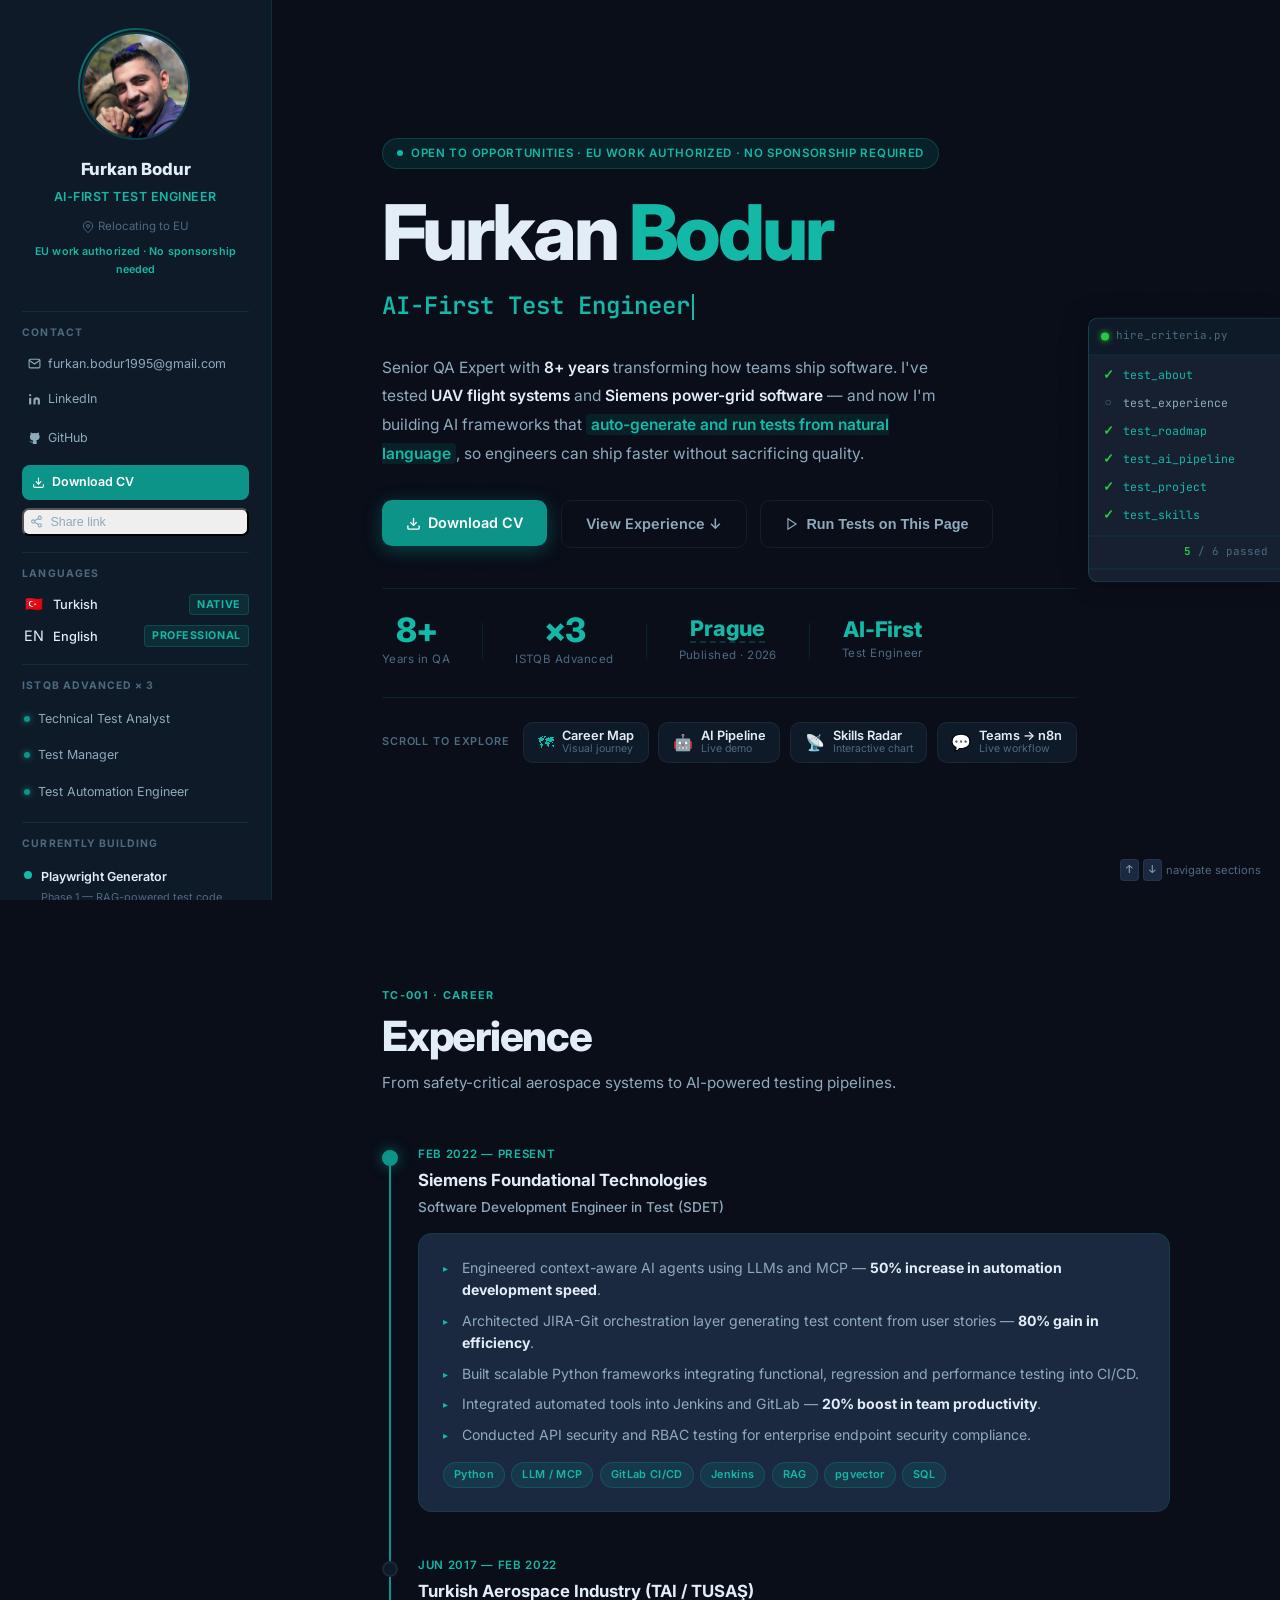
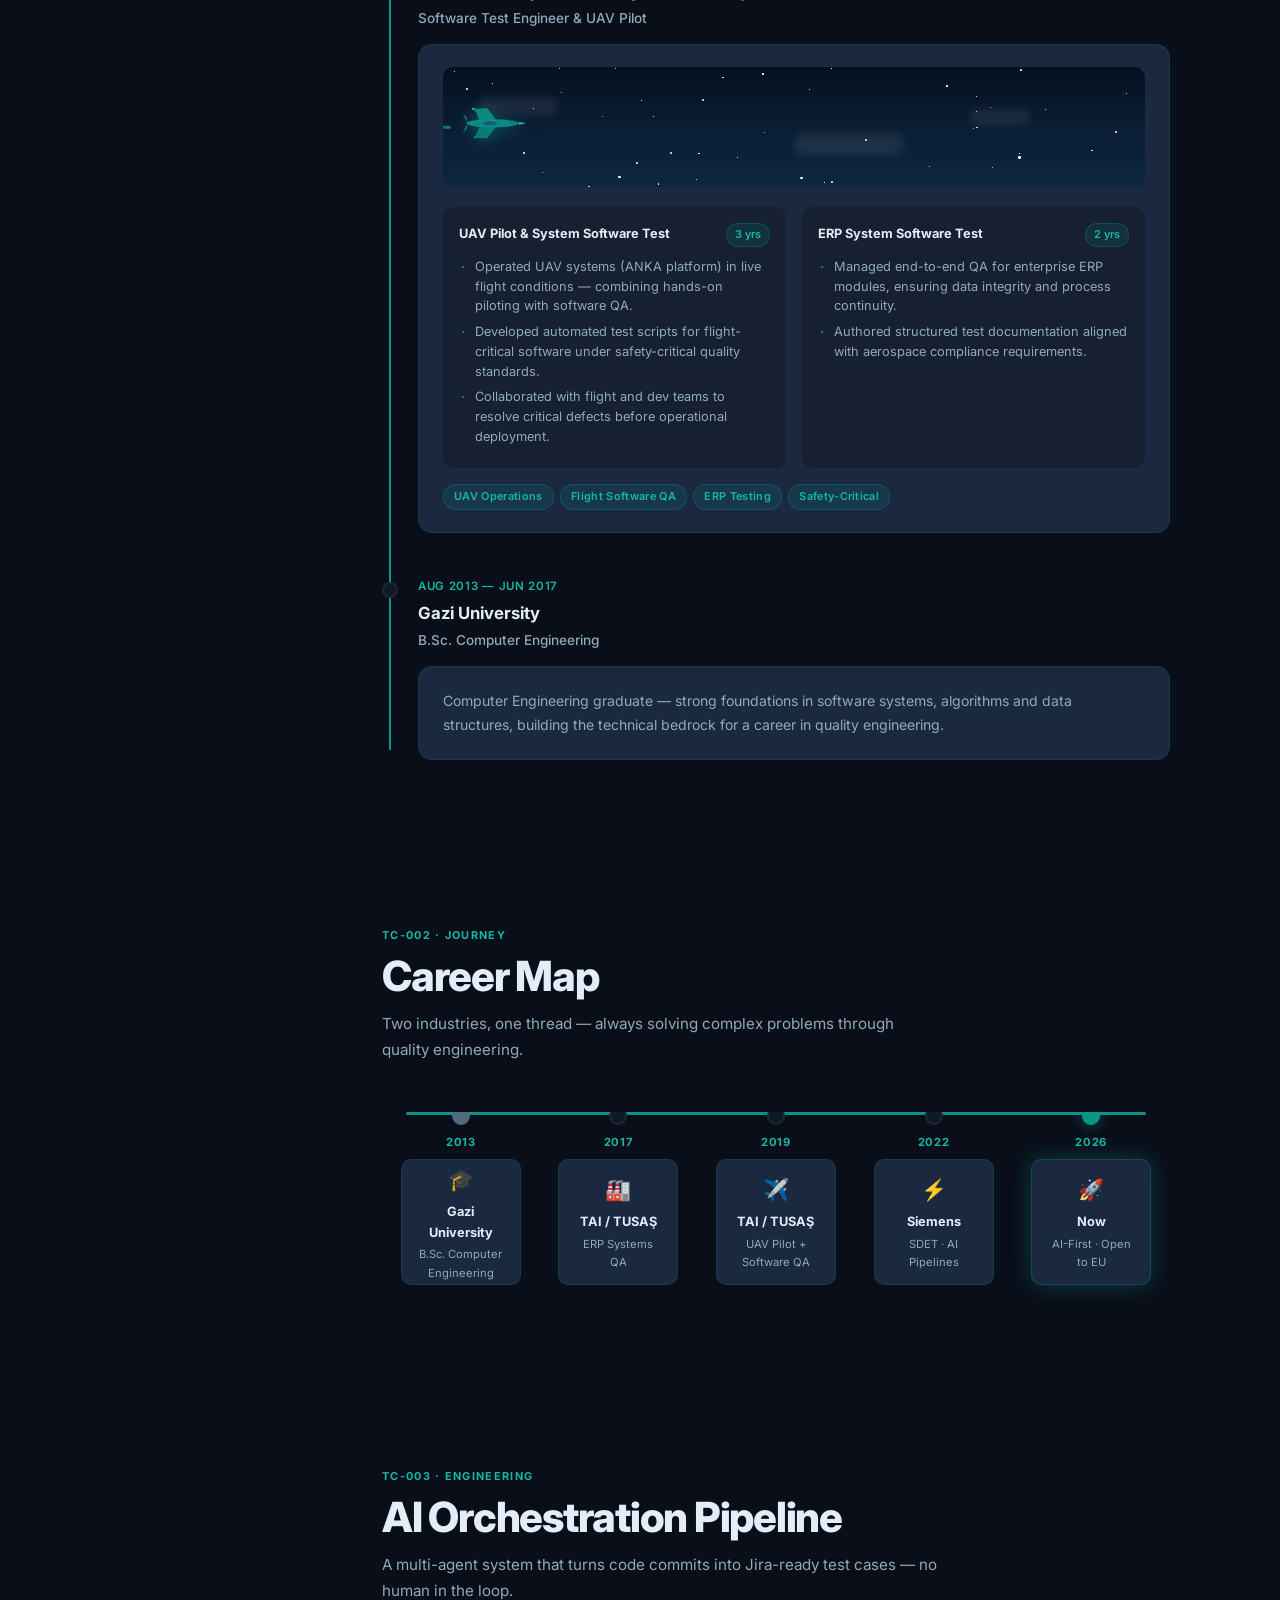
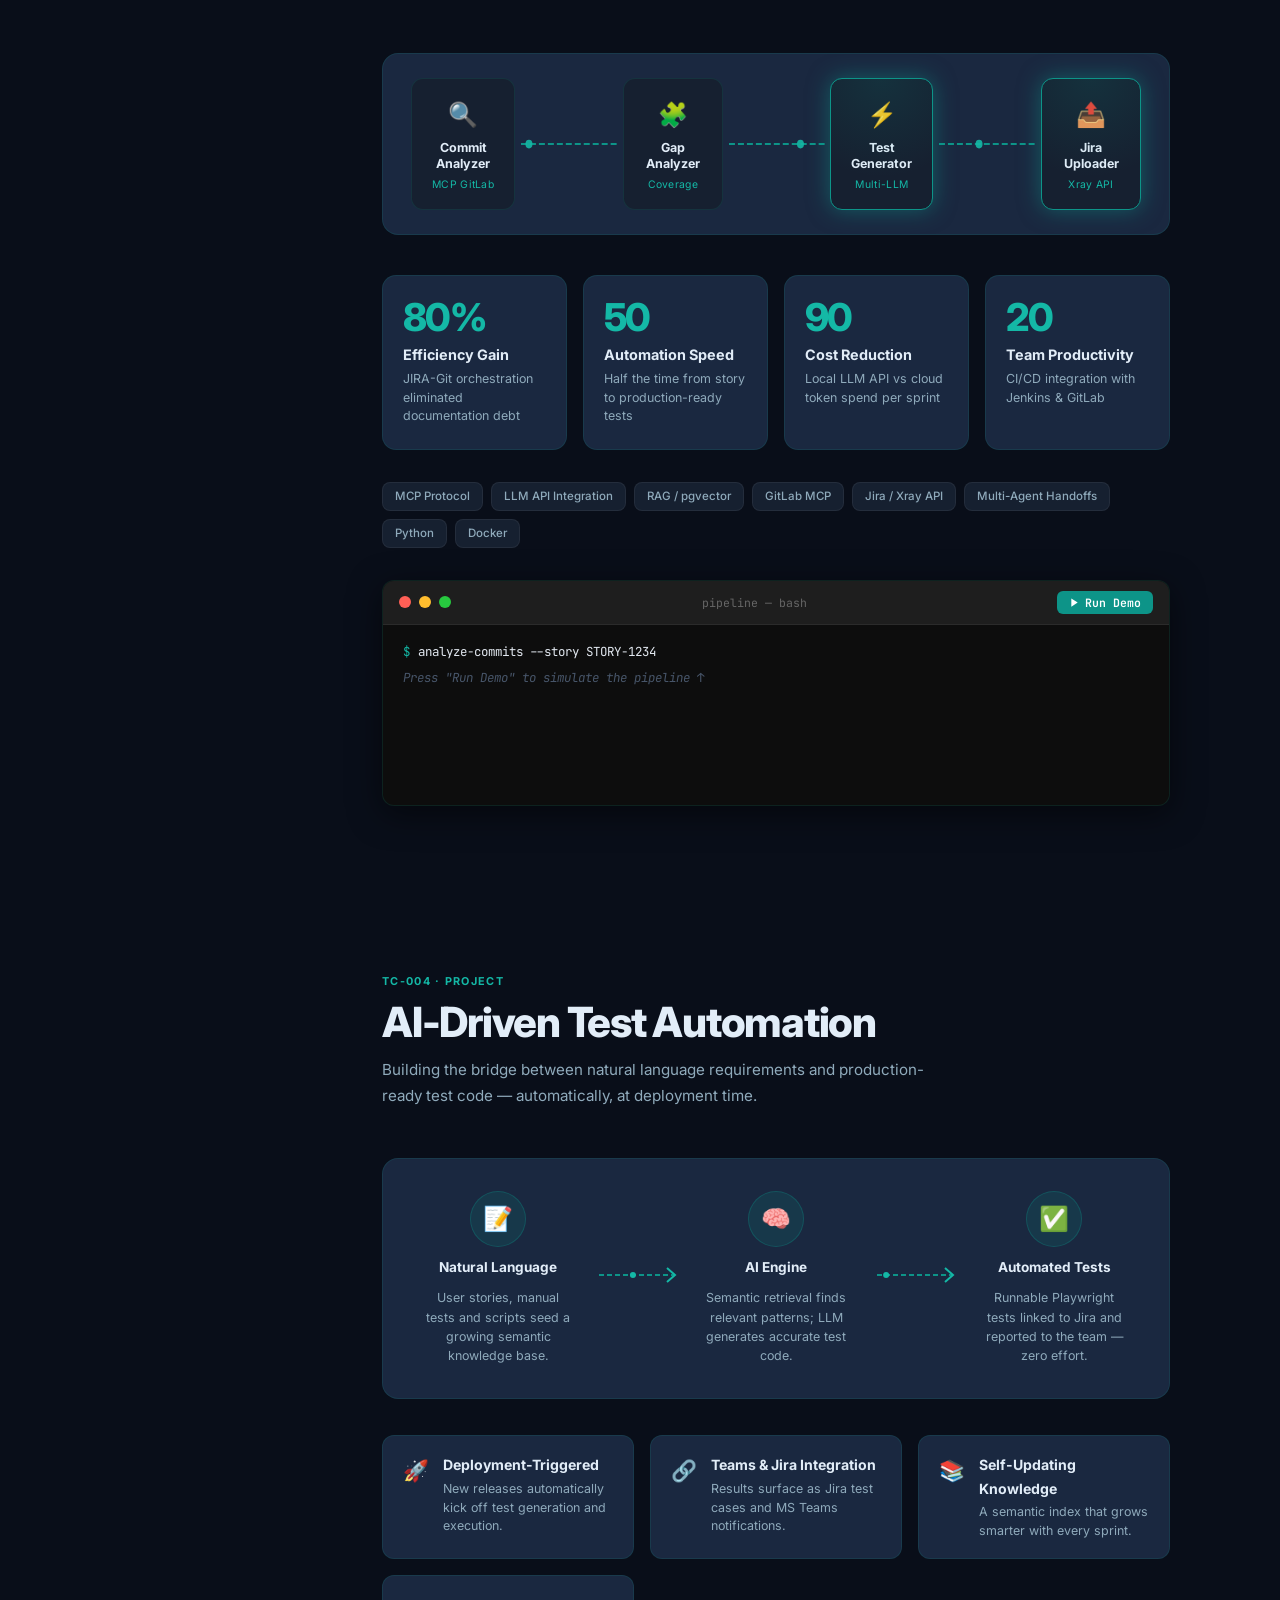
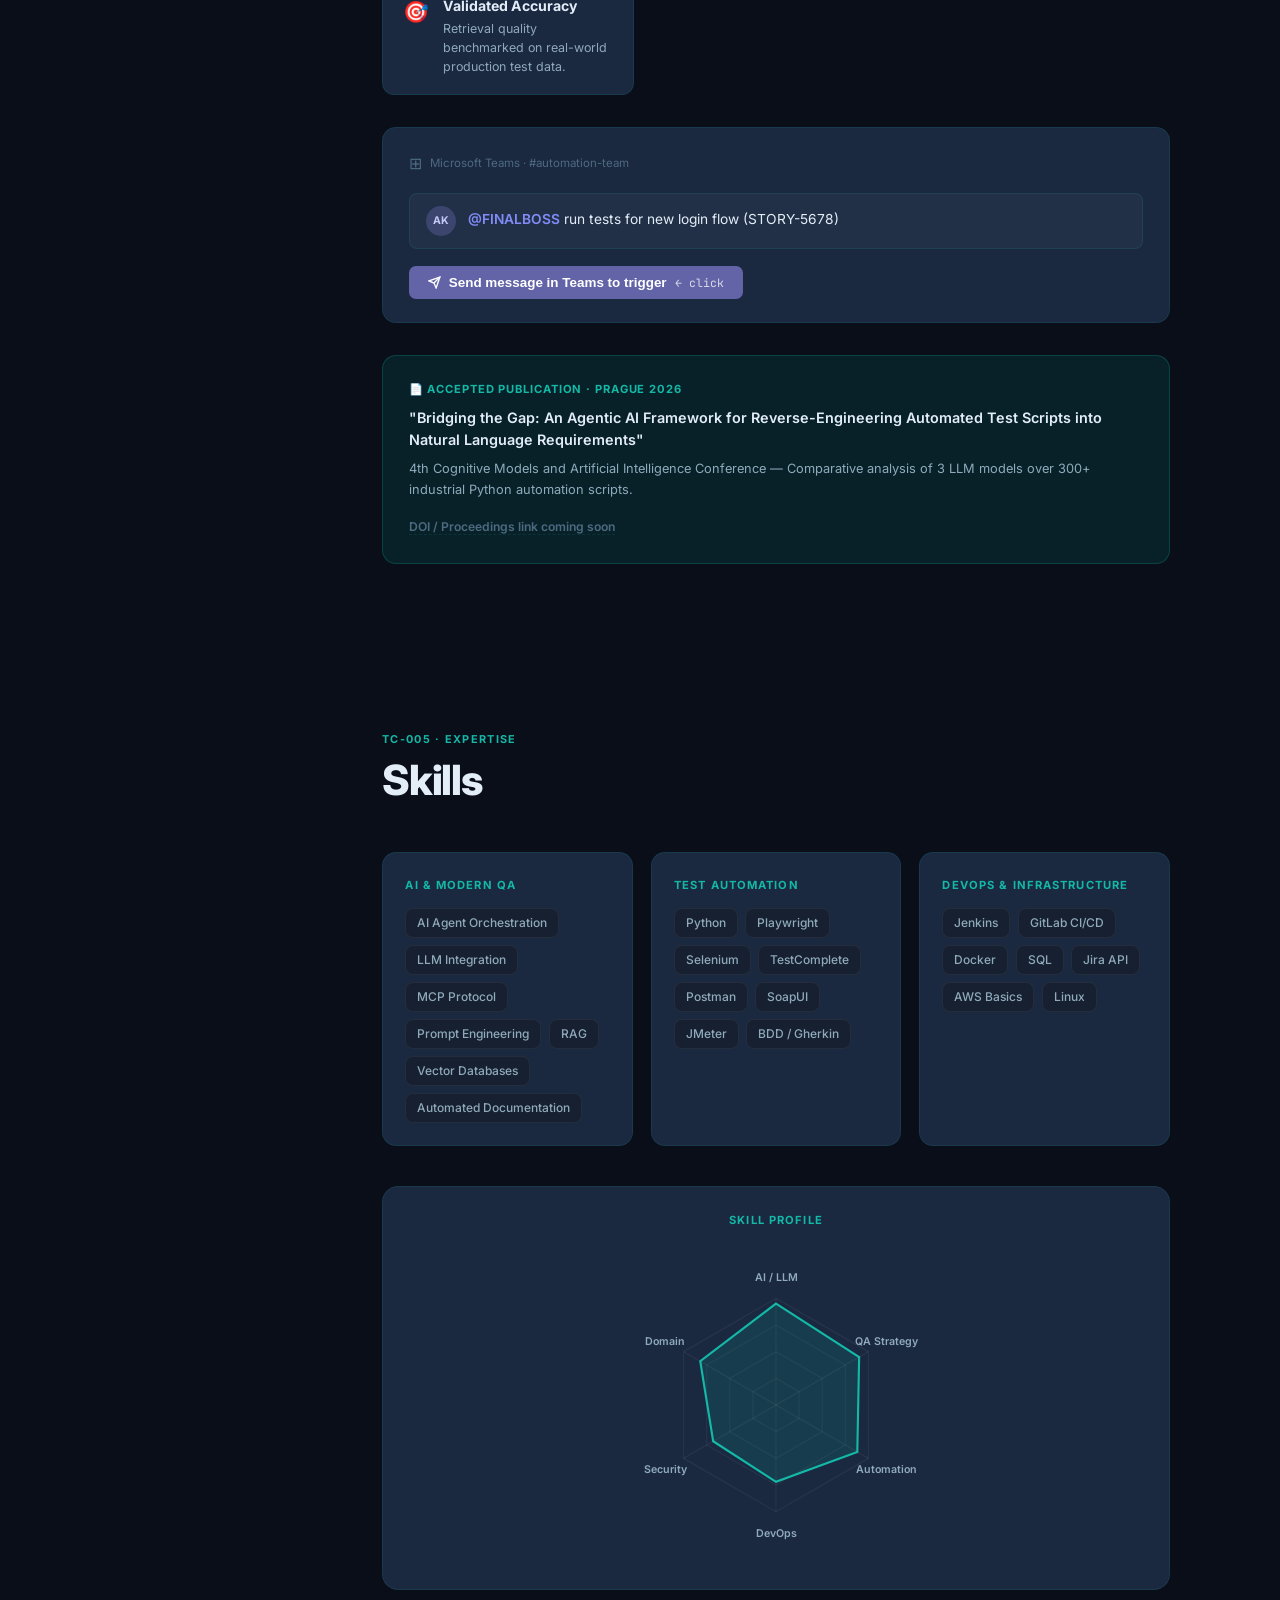
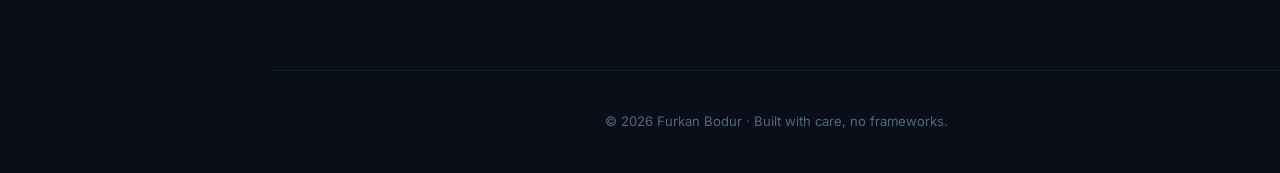
==== index.html @ f7f33fa1 "Fix Teams chip scroll target + add pulsing click hint on send button" ====
<!DOCTYPE html>
<html lang="en" data-theme="dark">
<head>
  <meta charset="UTF-8" />
  <meta name="viewport" content="width=device-width, initial-scale=1.0" />
  <title>Furkan Bodur — AI-First Test Engineer</title>
  <meta name="description" content="Senior QA Expert &amp; AI-First Test Engineer with 8+ years in aerospace and enterprise software. ISTQB Advanced ×3, LLM test automation, Playwright, RAG pipelines. EU work authorized." />
  <meta property="og:type" content="website" />
  <meta property="og:title" content="Furkan Bodur — AI-First Test Engineer" />
  <meta property="og:description" content="8+ years QA · Triple ISTQB Advanced · AI-driven test automation · EU work authorized, no sponsorship needed." />
  <meta property="og:url" content="https://furkanbodur1995.github.io" />
  <meta property="og:image" content="https://furkanbodur1995.github.io/welcome.jpg" />
  <meta name="twitter:card" content="summary_large_image" />
  <meta name="twitter:title" content="Furkan Bodur — AI-First Test Engineer" />
  <meta name="twitter:description" content="8+ years QA · Triple ISTQB Advanced · AI-driven test automation · EU work authorized." />
  <meta name="twitter:image" content="https://furkanbodur1995.github.io/welcome.jpg" />
  <link rel="icon" href="data:image/svg+xml,<svg xmlns='http://www.w3.org/2000/svg' viewBox='0 0 100 100'><defs><linearGradient id='g' x1='0' y1='0' x2='1' y2='1'><stop offset='0' stop-color='%2314b8a6'/><stop offset='1' stop-color='%230d9488'/></linearGradient></defs><rect width='100' height='100' rx='22' fill='url(%23g)'/><text x='50' y='67' font-size='46' font-family='system-ui,sans-serif' font-weight='900' fill='white' text-anchor='middle' letter-spacing='-2'>FB</text></svg>" />
  <link rel="preconnect" href="https://fonts.googleapis.com" />
  <link href="https://fonts.googleapis.com/css2?family=Inter:wght@300;400;500;600;700;800&family=JetBrains+Mono:wght@400;500&display=swap" rel="stylesheet" />
  <link rel="stylesheet" href="style.css" />
</head>
<body>

  <!-- SCROLL PROGRESS BAR -->
  <div id="scrollProgress" class="scroll-progress"></div>

  <!-- MOBILE HEADER -->
  <header class="mobile-header" id="mobileHeader">
    <button class="hamburger" id="hamburger" aria-label="Open menu">
      <span></span><span></span><span></span>
    </button>
    <span class="mobile-logo">FB</span>
    <button class="theme-btn-mobile" id="themeToggleMobile" aria-label="Toggle theme">☀️</button>
  </header>

  <!-- SIDEBAR OVERLAY (mobile) -->
  <div class="sb-overlay" id="sbOverlay"></div>

  <!-- ═══ SIDEBAR ═══ -->
  <aside class="sidebar" id="sidebar">

    <div class="sb-profile">
      <div class="sb-avatar">
        <img src="welcome.jpg" alt="Furkan Bodur" class="sb-avatar-img" />
        <div class="sb-avatar-ring"></div>
      </div>
      <div class="sb-name">Furkan Bodur</div>
      <div class="sb-role">AI-First Test Engineer</div>
      <div class="sb-location">
        <svg width="12" height="12" fill="none" stroke="currentColor" stroke-width="2" viewBox="0 0 24 24"><path d="M21 10c0 7-9 13-9 13s-9-6-9-13a9 9 0 0 1 18 0z"/><circle cx="12" cy="10" r="3"/></svg>
        Relocating to EU
      </div>
      <div class="sb-visa-note">EU work authorized · No sponsorship needed</div>
    </div>

    <div class="sb-divider"></div>

    <!-- CONTACT -->
    <div class="sb-block">
      <div class="sb-block-label">Contact</div>
      <button class="sb-link sb-email-btn" id="copyEmailBtn" title="Click to copy">
        <svg width="13" height="13" fill="none" stroke="currentColor" stroke-width="2" viewBox="0 0 24 24"><path d="M4 4h16c1.1 0 2 .9 2 2v12c0 1.1-.9 2-2 2H4c-1.1 0-2-.9-2-2V6c0-1.1.9-2 2-2z"/><polyline points="22,6 12,13 2,6"/></svg>
        <span id="copyEmailTxt">furkan.bodur1995@gmail.com</span>
        <span class="copy-badge" id="copyBadge">Copied!</span>
      </button>
      <a href="https://www.linkedin.com/in/furkan-bodur-38b4ab98/" target="_blank" rel="noopener" class="sb-link">
        <svg width="13" height="13" viewBox="0 0 24 24" fill="currentColor"><path d="M16 8a6 6 0 0 1 6 6v7h-4v-7a2 2 0 0 0-4 0v7h-4v-7a6 6 0 0 1 6-6z"/><rect x="2" y="9" width="4" height="12"/><circle cx="4" cy="4" r="2"/></svg>
        LinkedIn
      </a>
      <a href="https://github.com/furkanbodur1995" target="_blank" rel="noopener" class="sb-link">
        <svg width="13" height="13" viewBox="0 0 24 24" fill="currentColor"><path d="M9 19c-5 1.5-5-2.5-7-3m14 6v-3.87a3.37 3.37 0 0 0-.94-2.61c3.14-.35 6.44-1.54 6.44-7A5.44 5.44 0 0 0 20 4.77 5.07 5.07 0 0 0 19.91 1S18.73.65 16 2.48a13.38 13.38 0 0 0-7 0C6.27.65 5.09 1 5.09 1A5.07 5.07 0 0 0 5 4.77a5.44 5.44 0 0 0-1.5 3.78c0 5.42 3.3 6.61 6.44 7A3.37 3.37 0 0 0 9 18.13V22"/></svg>
        GitHub
      </a>
      <a href="Resume-Furkan-Bodur-EU2.pdf" download="Furkan-Bodur-CV.pdf" class="sb-cv-btn">
        <svg width="13" height="13" fill="none" stroke="currentColor" stroke-width="2" viewBox="0 0 24 24"><path d="M21 15v4a2 2 0 0 1-2 2H5a2 2 0 0 1-2-2v-4"/><polyline points="7 10 12 15 17 10"/><line x1="12" y1="15" x2="12" y2="3"/></svg>
        Download CV
      </a>
      <button class="sb-link sb-share-btn" id="copyShareBtn">
        <svg width="13" height="13" fill="none" stroke="currentColor" stroke-width="2" viewBox="0 0 24 24"><circle cx="18" cy="5" r="3"/><circle cx="6" cy="12" r="3"/><circle cx="18" cy="19" r="3"/><line x1="8.59" y1="13.51" x2="15.42" y2="17.49"/><line x1="15.41" y1="6.51" x2="8.59" y2="10.49"/></svg>
        <span id="shareLabel">Share link</span>
      </button>
    </div>

    <div class="sb-divider"></div>

    <!-- LANGUAGES -->
    <div class="sb-block">
      <div class="sb-block-label">Languages</div>
      <div class="sb-lang"><span class="sb-lang-flag">🇹🇷</span><span class="sb-lang-name">Turkish</span><span class="sb-lang-level">Native</span></div>
      <div class="sb-lang"><span class="sb-lang-flag">EN</span><span class="sb-lang-name">English</span><span class="sb-lang-level">Professional</span></div>
    </div>

    <div class="sb-divider"></div>

    <!-- ISTQB CERTS -->
    <div class="sb-block">
      <div class="sb-block-label">ISTQB Advanced × 3</div>
      <div class="sb-cert"><span class="sb-cert-dot"></span>Technical Test Analyst</div>
      <div class="sb-cert"><span class="sb-cert-dot"></span>Test Manager</div>
      <div class="sb-cert"><span class="sb-cert-dot"></span>Test Automation Engineer</div>
    </div>

    <div class="sb-divider"></div>

    <!-- BUILDING NOW -->
    <div class="sb-block">
      <div class="sb-block-label">Currently Building</div>
      <div class="sb-building">
        <span class="sb-building-dot"></span>
        <div>
          <div class="sb-building-title">Playwright Generator</div>
          <div class="sb-building-sub">Phase 1 — RAG-powered test code generation from semantic knowledge base</div>
        </div>
      </div>
    </div>

    <div class="sb-divider"></div>

    <!-- NAV -->
    <nav class="sb-nav">
      <a href="#about"      class="sb-nav-link" data-section="about">About</a>
      <a href="#experience" class="sb-nav-link" data-section="experience">Experience</a>
      <a href="#careermap"  class="sb-nav-link" data-section="careermap">Career Map</a>
      <a href="#pipeline"   class="sb-nav-link" data-section="pipeline">AI Pipeline</a>
      <a href="#project"    class="sb-nav-link" data-section="project">Project</a>
      <a href="#skills"     class="sb-nav-link" data-section="skills">Skills</a>
    </nav>

    <div class="sb-bottom">
      <button class="theme-toggle" id="themeToggle">
        <span class="theme-icon">☀️</span>
        <span class="theme-label">Light mode</span>
      </button>
      <button class="qa-mode-btn" id="qaModeBtn" title="Toggle QA Mode">
        <svg width="13" height="13" fill="none" stroke="currentColor" stroke-width="2" viewBox="0 0 24 24"><path d="M9 11l3 3L22 4"/><path d="M21 12v7a2 2 0 0 1-2 2H5a2 2 0 0 1-2-2V5a2 2 0 0 1 2-2h11"/></svg>
        QA Mode
      </button>
    </div>
  </aside>

  <!-- ═══ MAIN CONTENT ═══ -->
  <main class="main-content">

    <!-- MOBILE PROFILE STRIP (hidden on desktop) -->
    <div class="mob-profile-strip">
      <img src="welcome.jpg" alt="Furkan Bodur" class="mob-avatar-img" />
      <div class="mob-prof-info">
        <div class="mob-prof-name">Furkan Bodur</div>
        <div class="mob-prof-role">AI-First Test Engineer</div>
      </div>
    </div>

    <!-- ─── HERO ─── -->
    <section id="about" class="section hero-section">
      <canvas id="particleCanvas" class="particle-canvas"></canvas>
      <div class="hero-inner">
        <div class="hero-tag" data-reveal>
          <span class="tag-pulse"></span>
          Open to opportunities · EU Work Authorized · No Sponsorship Required
        </div>
        <h1 class="hero-name" data-reveal data-delay="120">
          Furkan <span class="teal-text">Bodur</span>
        </h1>
        <div class="hero-typing" data-reveal data-delay="240">
          <span id="typeText"></span><span class="cursor"></span>
        </div>
        <div class="hero-desc" data-reveal data-delay="360">
          <p>Senior QA Expert with <em class="hd-em">8+ years</em> transforming how teams ship software. I've tested <em class="hd-em">UAV flight systems</em> and <em class="hd-em">Siemens power-grid software</em> — and now I'm building AI frameworks that <em class="hd-hi">auto-generate and run tests from natural language</em>, so engineers can ship faster without sacrificing quality.</p>
        </div>
        <div class="hero-btns" data-reveal data-delay="480">
          <div class="cv-preview-wrap">
            <a href="Resume-Furkan-Bodur-EU2.pdf" download="Furkan-Bodur-CV.pdf" class="btn-primary" id="cvDownloadBtn">
              <svg width="15" height="15" fill="none" stroke="currentColor" stroke-width="2.2" viewBox="0 0 24 24"><path d="M21 15v4a2 2 0 0 1-2 2H5a2 2 0 0 1-2-2v-4"/><polyline points="7 10 12 15 17 10"/><line x1="12" y1="15" x2="12" y2="3"/></svg>
              Download CV
            </a>
            <div class="cv-preview-popup" id="cvPreviewPopup">
              <div class="cv-preview-inner">
                <div class="cv-preview-header">
                  <span class="cv-preview-dot" style="background:#ff5f56"></span>
                  <span class="cv-preview-dot" style="background:#ffbd2e"></span>
                  <span class="cv-preview-dot" style="background:#27c93f"></span>
                  <span class="cv-preview-title">Furkan-Bodur-CV.pdf</span>
                </div>
                <div class="cv-preview-body">
                  <div class="cv-preview-name">Furkan Bodur</div>
                  <div class="cv-preview-role">AI-First Test Engineer</div>
                  <div class="cv-preview-divider"></div>
                  <div class="cv-preview-line cv-line-long"></div>
                  <div class="cv-preview-line cv-line-medium"></div>
                  <div class="cv-preview-line cv-line-short"></div>
                  <div class="cv-preview-divider"></div>
                  <div class="cv-preview-line cv-line-long"></div>
                  <div class="cv-preview-line cv-line-medium"></div>
                  <div class="cv-preview-line cv-line-long"></div>
                  <div class="cv-preview-line cv-line-short"></div>
                </div>
                <div class="cv-preview-footer">Click to download · PDF · 1 page</div>
              </div>
            </div>
          </div>
          <a href="#experience" class="btn-ghost">View Experience ↓</a>
          <button class="btn-ghost btn-run-tests" id="runTestsBtn">
            <svg width="14" height="14" fill="none" stroke="currentColor" stroke-width="2" viewBox="0 0 24 24"><polygon points="5,3 19,12 5,21"/></svg>
            Run Tests on This Page
          </button>
        </div>
        <div class="hero-metrics" data-reveal data-delay="600">
          <div class="hm-item">
            <div class="hm-num" data-count="8" data-suffix="+">0</div>
            <div class="hm-label">Years in QA</div>
          </div>
          <div class="hm-sep"></div>
          <div class="hm-item">
            <div class="hm-num no-count">×3</div>
            <div class="hm-label">ISTQB Advanced</div>
          </div>
          <div class="hm-sep"></div>
          <div class="hm-item">
            <a href="#project" class="hm-num no-count hm-link hm-text">Prague</a>
            <div class="hm-label">Published · 2026</div>
          </div>
          <div class="hm-sep"></div>
          <div class="hm-item">
            <div class="hm-num no-count hm-text">AI-First</div>
            <div class="hm-label">Test Engineer</div>
          </div>
        </div>

        <!-- ─── INTERACTIVE SECTION TEASERS ─── -->
        <div class="hero-teasers" data-reveal data-delay="720">
          <span class="ht-label">Scroll to explore</span>
          <a href="#careermap" class="ht-chip">
            <span class="ht-icon">🗺</span>
            <span class="ht-text"><span class="ht-title">Career Map</span><span class="ht-sub">Visual journey</span></span>
          </a>
          <a href="#pipeline" class="ht-chip">
            <span class="ht-icon">🤖</span>
            <span class="ht-text"><span class="ht-title">AI Pipeline</span><span class="ht-sub">Live demo</span></span>
          </a>
          <a href="#skills" class="ht-chip">
            <span class="ht-icon">📡</span>
            <span class="ht-text"><span class="ht-title">Skills Radar</span><span class="ht-sub">Interactive chart</span></span>
          </a>
          <a href="#pipeline" class="ht-chip" onclick="document.getElementById('projTrigger').scrollIntoView({behavior:'smooth',block:'center'});return false;">
            <span class="ht-icon">💬</span>
            <span class="ht-text"><span class="ht-title">Teams → n8n</span><span class="ht-sub">Live workflow</span></span>
          </a>
        </div>

      </div>
    </section>

    <!-- ─── EXPERIENCE ─── -->
    <section id="experience" class="section">
      <div class="section-head" data-reveal>
        <span class="s-tag">TC-001 · Career</span>
        <h2 class="s-title">Experience</h2>
        <p class="s-sub">From safety-critical aerospace systems to AI-powered testing pipelines.</p>
      </div>

      <div class="timeline" id="timeline">
        <div class="tl-track"><div class="tl-line" id="tlLine"></div></div>

        <!-- CURRENT -->
        <div class="tl-item" data-reveal>
          <div class="tl-dot tl-dot-active"></div>
          <div class="tl-content">
            <div class="tl-period">Feb 2022 — Present</div>
            <div class="tl-org">Siemens Foundational Technologies</div>
            <div class="tl-role">Software Development Engineer in Test (SDET)</div>
            <div class="tl-card">
              <ul>
                <li>Engineered context-aware AI agents using LLMs and MCP — <strong>50% increase in automation development speed</strong>.</li>
                <li>Architected JIRA-Git orchestration layer generating test content from user stories — <strong>80% gain in efficiency</strong>.</li>
                <li>Built scalable Python frameworks integrating functional, regression and performance testing into CI/CD.</li>
                <li>Integrated automated tools into Jenkins and GitLab — <strong>20% boost in team productivity</strong>.</li>
                <li>Conducted API security and RBAC testing for enterprise endpoint security compliance.</li>
              </ul>
              <div class="tl-chips">
                <span>Python</span><span>LLM / MCP</span><span>GitLab CI/CD</span><span>Jenkins</span><span>RAG</span><span>pgvector</span><span>SQL</span>
              </div>
            </div>
          </div>
        </div>

        <!-- TAI / TUSAS -->
        <div class="tl-item" data-reveal>
          <div class="tl-dot"></div>
          <div class="tl-content">
            <div class="tl-period">Jun 2017 — Feb 2022</div>
            <div class="tl-org">Turkish Aerospace Industry (TAI / TUSAŞ)</div>
            <div class="tl-role">Software Test Engineer &amp; UAV Pilot</div>
            <div class="tl-card">
              <!-- UAV SKY ANIMATION -->
              <div class="uav-scene" id="uavScene">
                <div class="uav-stars" id="uavStars"></div>
                <div class="uav-clouds">
                  <div class="uav-cloud uc1"></div>
                  <div class="uav-cloud uc2"></div>
                  <div class="uav-cloud uc3"></div>
                </div>
                <div class="uav-plane" id="uavPlane">
                  <div class="uav-trail"></div>
                  <svg class="uav-svg" viewBox="0 0 200 80" fill="none" xmlns="http://www.w3.org/2000/svg">
                    <ellipse cx="110" cy="40" rx="58" ry="9" fill="#0d9488" opacity="0.92"/>
                    <path d="M168 37 Q198 40 168 43Z" fill="#14b8a6"/>
                    <path d="M122 38 L98 6 L70 8 L84 38Z" fill="#0d9488" opacity="0.88"/>
                    <path d="M122 42 L98 74 L70 72 L84 42Z" fill="#0d9488" opacity="0.72"/>
                    <path d="M55 40 L44 19 L52 26Z" fill="#0d9488" opacity="0.84"/>
                    <path d="M55 40 L44 61 L52 54Z" fill="#0d9488" opacity="0.84"/>
                    <ellipse cx="104" cy="40" rx="16" ry="5" fill="#155e75"/>
                    <ellipse cx="156" cy="38" rx="8" ry="4" fill="#0e7490" opacity="0.7"/>
                    <rect x="69" y="5" width="3" height="7" rx="1" fill="#14b8a6" opacity="0.6"/>
                    <rect x="69" y="68" width="3" height="7" rx="1" fill="#14b8a6" opacity="0.6"/>
                    <circle id="navLightDot" cx="67" cy="8" r="2.5" fill="#22d3ee" opacity="0.9"/>
                  </svg>
                </div>
              </div>
              <!-- SPLIT ROLES -->
              <div class="tai-blocks">
                <div class="tai-block">
                  <div class="tai-block-head">UAV Pilot &amp; System Software Test <span class="tai-dur">3 yrs</span></div>
                  <ul>
                    <li>Operated UAV systems (ANKA platform) in live flight conditions — combining hands-on piloting with software QA.</li>
                    <li>Developed automated test scripts for flight-critical software under safety-critical quality standards.</li>
                    <li>Collaborated with flight and dev teams to resolve critical defects before operational deployment.</li>
                  </ul>
                </div>
                <div class="tai-block">
                  <div class="tai-block-head">ERP System Software Test <span class="tai-dur">2 yrs</span></div>
                  <ul>
                    <li>Managed end-to-end QA for enterprise ERP modules, ensuring data integrity and process continuity.</li>
                    <li>Authored structured test documentation aligned with aerospace compliance requirements.</li>
                  </ul>
                </div>
              </div>
              <div class="tl-chips">
                <span>UAV Operations</span><span>Flight Software QA</span><span>ERP Testing</span><span>Safety-Critical</span>
              </div>
            </div>
          </div>
        </div>

        <!-- EDUCATION -->
        <div class="tl-item" data-reveal>
          <div class="tl-dot"></div>
          <div class="tl-content">
            <div class="tl-period">Aug 2013 — Jun 2017</div>
            <div class="tl-org">Gazi University</div>
            <div class="tl-role">B.Sc. Computer Engineering</div>
            <div class="tl-card">
              <p class="tl-plain-text">Computer Engineering graduate — strong foundations in software systems, algorithms and data structures, building the technical bedrock for a career in quality engineering.</p>
            </div>
          </div>
        </div>

      </div>
    </section>

    <!-- ─── CAREER MAP ─── -->
    <section id="careermap" class="section">
      <div class="section-head" data-reveal>
        <span class="s-tag">TC-002 · Journey</span>
        <h2 class="s-title">Career Map</h2>
        <p class="s-sub">Two industries, one thread — always solving complex problems through quality engineering.</p>
      </div>

      <div class="career-map" data-reveal>
        <!-- Track -->
        <div class="cm-track">
          <div class="cm-fill" id="cmFill"></div>
        </div>

        <!-- Milestones -->
        <div class="cm-milestones">

          <div class="cm-milestone" data-cm-delay="0">
            <div class="cm-dot cm-dot-first"></div>
            <div class="cm-year">2013</div>
            <div class="cm-card">
              <div class="cm-icon">🎓</div>
              <div class="cm-label">Gazi University</div>
              <div class="cm-sublabel">B.Sc. Computer Engineering</div>
            </div>
          </div>

          <div class="cm-milestone" data-cm-delay="200">
            <div class="cm-dot"></div>
            <div class="cm-year">2017</div>
            <div class="cm-card">
              <div class="cm-icon">🏭</div>
              <div class="cm-label">TAI / TUSAŞ</div>
              <div class="cm-sublabel">ERP Systems QA</div>
            </div>
          </div>

          <div class="cm-milestone" data-cm-delay="400">
            <div class="cm-dot"></div>
            <div class="cm-year">2019</div>
            <div class="cm-card">
              <div class="cm-icon">✈️</div>
              <div class="cm-label">TAI / TUSAŞ</div>
              <div class="cm-sublabel">UAV Pilot + Software QA</div>
            </div>
          </div>

          <div class="cm-milestone" data-cm-delay="600">
            <div class="cm-dot"></div>
            <div class="cm-year">2022</div>
            <div class="cm-card">
              <div class="cm-icon">⚡</div>
              <div class="cm-label">Siemens</div>
              <div class="cm-sublabel">SDET · AI Pipelines</div>
            </div>
          </div>

          <div class="cm-milestone" data-cm-delay="800">
            <div class="cm-dot cm-dot-active"></div>
            <div class="cm-year">2026</div>
            <div class="cm-card cm-card-now">
              <div class="cm-icon">🚀</div>
              <div class="cm-label">Now</div>
              <div class="cm-sublabel">AI-First · Open to EU</div>
            </div>
          </div>

        </div>
      </div>
    </section>

    <!-- ─── AI PIPELINE ─── -->
    <section id="pipeline" class="section">
      <div class="section-head" data-reveal>
        <span class="s-tag">TC-003 · Engineering</span>
        <h2 class="s-title">AI Orchestration Pipeline</h2>
        <p class="s-sub">A multi-agent system that turns code commits into Jira-ready test cases — no human in the loop.</p>
      </div>

      <div class="pipeline-wrap" data-reveal>
        <div class="pipe-row" id="pipeRow">

          <div class="pipe-node" id="pn0">
            <div class="pn-glow"></div>
            <div class="pn-icon">🔍</div>
            <div class="pn-name">Commit<br>Analyzer</div>
            <div class="pn-sub">MCP GitLab</div>
          </div>

          <div class="pipe-connector">
            <svg viewBox="0 0 100 16" preserveAspectRatio="none" class="pipe-svg">
              <path d="M2 8 L98 8" class="pipe-path" stroke-dasharray="6 3"/>
              <circle r="3.5" fill="var(--teal-light)" opacity="0.9">
                <animateMotion dur="1.4s" repeatCount="indefinite" path="M2 8 L98 8"/>
              </circle>
            </svg>
          </div>

          <div class="pipe-node" id="pn1">
            <div class="pn-glow"></div>
            <div class="pn-icon">🧩</div>
            <div class="pn-name">Gap<br>Analyzer</div>
            <div class="pn-sub">Coverage</div>
          </div>

          <div class="pipe-connector">
            <svg viewBox="0 0 100 16" preserveAspectRatio="none" class="pipe-svg">
              <path d="M2 8 L98 8" class="pipe-path" stroke-dasharray="6 3"/>
              <circle r="3.5" fill="var(--teal-light)" opacity="0.9">
                <animateMotion dur="1.4s" begin="0.47s" repeatCount="indefinite" path="M2 8 L98 8"/>
              </circle>
            </svg>
          </div>

          <div class="pipe-node" id="pn2">
            <div class="pn-glow"></div>
            <div class="pn-icon">⚡</div>
            <div class="pn-name">Test<br>Generator</div>
            <div class="pn-sub">Multi-LLM</div>
          </div>

          <div class="pipe-connector">
            <svg viewBox="0 0 100 16" preserveAspectRatio="none" class="pipe-svg">
              <path d="M2 8 L98 8" class="pipe-path" stroke-dasharray="6 3"/>
              <circle r="3.5" fill="var(--teal-light)" opacity="0.9">
                <animateMotion dur="1.4s" begin="0.93s" repeatCount="indefinite" path="M2 8 L98 8"/>
              </circle>
            </svg>
          </div>

          <div class="pipe-node" id="pn3">
            <div class="pn-glow"></div>
            <div class="pn-icon">📤</div>
            <div class="pn-name">Jira<br>Uploader</div>
            <div class="pn-sub">Xray API</div>
          </div>
        </div>
      </div>

      <!-- IMPACT CARDS -->
      <div class="impact-row">
        <div class="imp-card" data-reveal data-delay="0">
          <div class="imp-num" data-count="80" data-suffix="%">0%</div>
          <div class="imp-title">Efficiency Gain</div>
          <div class="imp-sub">JIRA-Git orchestration eliminated documentation debt</div>
        </div>
        <div class="imp-card" data-reveal data-delay="100">
          <div class="imp-num" data-count="50" data-suffix="%">0%</div>
          <div class="imp-title">Automation Speed</div>
          <div class="imp-sub">Half the time from story to production-ready tests</div>
        </div>
        <div class="imp-card" data-reveal data-delay="200">
          <div class="imp-num" data-count="90" data-suffix="%">0%</div>
          <div class="imp-title">Cost Reduction</div>
          <div class="imp-sub">Local LLM API vs cloud token spend per sprint</div>
        </div>
        <div class="imp-card" data-reveal data-delay="300">
          <div class="imp-num" data-count="20" data-suffix="%">0%</div>
          <div class="imp-title">Team Productivity</div>
          <div class="imp-sub">CI/CD integration with Jenkins &amp; GitLab</div>
        </div>
      </div>

      <div class="tech-tags" data-reveal>
        <span>MCP Protocol</span><span>LLM API Integration</span><span>RAG / pgvector</span>
        <span>GitLab MCP</span><span>Jira / Xray API</span><span>Multi-Agent Handoffs</span>
        <span>Python</span><span>Docker</span>
      </div>

      <!-- TERMINAL DEMO -->
      <div class="terminal-demo" data-reveal>
        <div class="term-topbar">
          <span class="term-dot td-red"></span>
          <span class="term-dot td-yellow"></span>
          <span class="term-dot td-green"></span>
          <span class="term-title">pipeline — bash</span>
          <button class="term-run-btn" id="termRunBtn">
            <svg width="11" height="11" viewBox="0 0 24 24" fill="currentColor"><polygon points="5,3 19,12 5,21"/></svg>
            Run Demo
          </button>
        </div>
        <div class="term-body" id="termBody">
          <div class="term-line term-prompt">$ <span class="term-cmd">analyze-commits --story STORY-1234</span></div>
          <div class="term-hint">Press "Run Demo" to simulate the pipeline ↑</div>
        </div>
      </div>
    </section>

    <!-- ─── SIGNATURE PROJECT ─── -->
    <section id="project" class="section">
      <div class="section-head" data-reveal>
        <span class="s-tag">TC-004 · Project</span>
        <h2 class="s-title">AI-Driven Test Automation</h2>
        <p class="s-sub">Building the bridge between natural language requirements and production-ready test code — automatically, at deployment time.</p>
      </div>

      <!-- 3-STEP FLOW -->
      <div class="proj-flow" data-reveal>
        <div class="pf-step">
          <div class="pf-icon-wrap"><span class="pf-icon">📝</span></div>
          <div class="pf-label">Natural Language</div>
          <div class="pf-desc">User stories, manual tests and scripts seed a growing semantic knowledge base.</div>
        </div>
        <div class="pf-arrow">
          <svg viewBox="0 0 80 24" fill="none">
            <path d="M2 12 L78 12" stroke="var(--teal)" stroke-width="2" stroke-dasharray="5 3"/>
            <polyline points="70,5 78,12 70,19" stroke="var(--teal-light)" stroke-width="2" fill="none"/>
            <circle r="3" fill="var(--teal-light)">
              <animateMotion dur="2s" repeatCount="indefinite" path="M2 12 L76 12"/>
            </circle>
          </svg>
        </div>
        <div class="pf-step">
          <div class="pf-icon-wrap"><span class="pf-icon">🧠</span></div>
          <div class="pf-label">AI Engine</div>
          <div class="pf-desc">Semantic retrieval finds relevant patterns; LLM generates accurate test code.</div>
        </div>
        <div class="pf-arrow">
          <svg viewBox="0 0 80 24" fill="none">
            <path d="M2 12 L78 12" stroke="var(--teal)" stroke-width="2" stroke-dasharray="5 3"/>
            <polyline points="70,5 78,12 70,19" stroke="var(--teal-light)" stroke-width="2" fill="none"/>
            <circle r="3" fill="var(--teal-light)">
              <animateMotion dur="2s" begin="0.67s" repeatCount="indefinite" path="M2 12 L76 12"/>
            </circle>
          </svg>
        </div>
        <div class="pf-step">
          <div class="pf-icon-wrap"><span class="pf-icon">✅</span></div>
          <div class="pf-label">Automated Tests</div>
          <div class="pf-desc">Runnable Playwright tests linked to Jira and reported to the team — zero effort.</div>
        </div>
      </div>

      <!-- FEATURE CARDS -->
      <div class="proj-features" data-reveal>
        <div class="feat-item">
          <div class="feat-icon">🚀</div>
          <div>
            <div class="feat-title">Deployment-Triggered</div>
            <div class="feat-sub">New releases automatically kick off test generation and execution.</div>
          </div>
        </div>
        <div class="feat-item">
          <div class="feat-icon">🔗</div>
          <div>
            <div class="feat-title">Teams &amp; Jira Integration</div>
            <div class="feat-sub">Results surface as Jira test cases and MS Teams notifications.</div>
          </div>
        </div>
        <div class="feat-item">
          <div class="feat-icon">📚</div>
          <div>
            <div class="feat-title">Self-Updating Knowledge</div>
            <div class="feat-sub">A semantic index that grows smarter with every sprint.</div>
          </div>
        </div>
        <div class="feat-item">
          <div class="feat-icon">🎯</div>
          <div>
            <div class="feat-title">Validated Accuracy</div>
            <div class="feat-sub">Retrieval quality benchmarked on real-world production test data.</div>
          </div>
        </div>
      </div>

      <!-- TEAMS ↔ N8N DEMO -->
      <div class="fb-demo" data-reveal>

        <!-- TRIGGER PANE -->
        <div class="fb-trigger-pane" id="projTrigger">
          <div class="fbt-channel">
            <span class="fbt-ms-icon">⊞</span>
            <span class="fbt-channel-text">Microsoft Teams · #automation-team</span>
          </div>
          <div class="fbt-compose">
            <div class="fbt-avatar">AK</div>
            <div class="fbt-bubble">
              <span class="fbt-mention">@FINALBOSS</span> run tests for new login flow (STORY-5678)
            </div>
          </div>
          <button class="fb-send-btn" id="projRunBtn">
            <svg width="13" height="13" viewBox="0 0 24 24" fill="none" stroke="currentColor" stroke-width="2.5"><line x1="22" y1="2" x2="11" y2="13"/><polygon points="22 2 15 22 11 13 2 9 22 2"/></svg>
            Send message in Teams to trigger
            <span class="fb-send-hint">← click</span>
          </button>
        </div>

        <!-- WORKFLOW PANE -->
        <div class="fb-workflow-pane" id="projWorkflow">
          <div class="fbw-header">
            <span class="fbw-n8n-badge">⚡ n8n</span>
            <span class="fbw-wf-title">FINALBOSS workflow triggered</span>
            <span class="fbw-story-tag">STORY-5678</span>
          </div>
          <div class="fbw-steps" id="projSteps">
            <div class="fbw-step"><span class="fbw-si"></span><div class="fbw-sinfo"><span class="fbw-slabel">Webhook received</span><span class="fbw-sdetail">n8n · MS Teams connector</span></div></div>
            <div class="fbw-step"><span class="fbw-si"></span><div class="fbw-sinfo"><span class="fbw-slabel">Intent Classification</span><span class="fbw-sdetail">GENERATE_AND_RUN · 0.97 confidence</span></div></div>
            <div class="fbw-step"><span class="fbw-si"></span><div class="fbw-sinfo"><span class="fbw-slabel">Knowledge Retrieval</span><span class="fbw-sdetail">3 sources found in pgvector (95 / 87 / 81%)</span></div></div>
            <div class="fbw-step"><span class="fbw-si"></span><div class="fbw-sinfo"><span class="fbw-slabel">Test Generation</span><span class="fbw-sdetail">3 Playwright tests generated via RAG context</span></div></div>
            <div class="fbw-step"><span class="fbw-si"></span><div class="fbw-sinfo"><span class="fbw-slabel">pytest Execution</span><span class="fbw-sdetail">3 passed · 0 failed · 4.9 s</span></div></div>
            <div class="fbw-step"><span class="fbw-si"></span><div class="fbw-sinfo"><span class="fbw-slabel">Jira / Xray Upload</span><span class="fbw-sdetail">XPGSGR-9101 · XPGSGR-9102 · XPGSGR-9103</span></div></div>
            <div class="fbw-step"><span class="fbw-si"></span><div class="fbw-sinfo"><span class="fbw-slabel">Teams Notification</span><span class="fbw-sdetail">Result card posted to #automation-team</span></div></div>
          </div>
          <div class="fbw-result" id="projResult">
            <div class="ttr-header">
              <span class="ttr-bot">🤖 FINALBOSS</span>
              <span class="ttr-badge">Teams Bot</span>
            </div>
            <div class="ttr-title">✅ Tests Completed — STORY-5678</div>
            <div class="ttr-stats">
              <div class="ttr-stat"><span class="ttr-n">3</span> passed</div>
              <div class="ttr-stat"><span class="ttr-n">0</span> failed</div>
              <div class="ttr-stat"><span class="ttr-n">4.9 s</span> duration</div>
            </div>
            <div class="ttr-links">
              <a class="ttr-link" href="#" onclick="return false;">📎 STORY-5678 Jira</a>
              <a class="ttr-link" href="#" onclick="return false;">📄 test_login_sso_flow.py</a>
              <a class="ttr-link" href="#" onclick="return false;">📊 Xray Execution</a>
            </div>
          </div>
          <button class="fb-again-btn" id="projAgainBtn" style="display:none">
            <svg width="12" height="12" viewBox="0 0 24 24" fill="none" stroke="currentColor" stroke-width="2"><polyline points="1 4 1 10 7 10"/><path d="M3.51 15a9 9 0 1 0 .49-4.17"/></svg>
            Run Again
          </button>
        </div>

      </div>

      <!-- PUBLICATION -->
      <div class="pub-card" data-reveal>
        <div class="pub-badge">📄 Accepted Publication · Prague 2026</div>
        <div class="pub-title">"Bridging the Gap: An Agentic AI Framework for Reverse-Engineering Automated Test Scripts into Natural Language Requirements"</div>
        <div class="pub-venue">4th Cognitive Models and Artificial Intelligence Conference — Comparative analysis of 3 LLM models over 300+ industrial Python automation scripts.</div>        <div class="pub-link-row">
          <a class="pub-doi-link pub-doi-soon" href="#" onclick="return false;">DOI / Proceedings link coming soon</a>
        </div>      </div>
    </section>

    <!-- ─── SKILLS ─── -->
    <section id="skills" class="section">
      <div class="section-head" data-reveal>
        <span class="s-tag">TC-005 · Expertise</span>
        <h2 class="s-title">Skills</h2>
      </div>
      <div class="skills-grid">
        <div class="skill-cat" data-reveal data-delay="0">
          <div class="sc-title">AI &amp; Modern QA</div>
          <div class="sc-tags">
            <span>AI Agent Orchestration</span><span>LLM Integration</span><span>MCP Protocol</span>
            <span>Prompt Engineering</span><span>RAG</span><span>Vector Databases</span><span>Automated Documentation</span>
          </div>
        </div>
        <div class="skill-cat" data-reveal data-delay="100">
          <div class="sc-title">Test Automation</div>
          <div class="sc-tags">
            <span>Python</span><span>Playwright</span><span>Selenium</span><span>TestComplete</span>
            <span>Postman</span><span>SoapUI</span><span>JMeter</span><span>BDD / Gherkin</span>
          </div>
        </div>
        <div class="skill-cat" data-reveal data-delay="200">
          <div class="sc-title">DevOps &amp; Infrastructure</div>
          <div class="sc-tags">
            <span>Jenkins</span><span>GitLab CI/CD</span><span>Docker</span>
            <span>SQL</span><span>Jira API</span><span>AWS Basics</span><span>Linux</span>
          </div>
        </div>
      </div>

      <!-- RADAR CHART -->
      <div class="radar-wrap" data-reveal>
        <div class="radar-title">Skill Profile</div>
        <svg id="radarSvg" viewBox="0 0 300 300" class="radar-svg" aria-label="Skill radar chart">
          <!-- grid polygons drawn by JS -->
          <g id="radarGrid"></g>
          <!-- filled area drawn by JS -->
          <polygon id="radarArea" class="radar-area"/>
          <!-- axes drawn by JS -->
          <g id="radarAxes"></g>
          <!-- labels drawn by JS -->
          <g id="radarLabels"></g>
        </svg>
      </div>
    </section>

    <footer class="site-footer">
      <p>© 2026 Furkan Bodur · Built with care, no frameworks.</p>
    </footer>

  </main>

  <!-- KEYBOARD NAV HINT -->
  <div class="kb-hint" id="kbHint">
    <kbd>↑</kbd><kbd>↓</kbd> navigate sections
  </div>

  <!-- COPY TOAST -->
  <div class="copy-toast" id="copyToast">📋 Email copied!</div>
  <div class="copy-toast" id="shareToast">🔗 Link copied! Now send it to HR 😉</div>

  <!-- RUN TESTS MODAL -->
  <div class="rt-overlay" id="rtOverlay">
    <div class="rt-modal">
      <div class="rt-topbar">
        <span class="term-dot td-red"></span>
        <span class="term-dot td-yellow"></span>
        <span class="term-dot td-green"></span>
        <span class="rt-title">qa-suite — pytest</span>
        <button class="rt-close" id="rtClose">×</button>
      </div>
      <div class="rt-body" id="rtBody"></div>
    </div>
  </div>

  <!-- TEST RUN PANEL -->
  <div id="testRunPanel" class="tr-panel">
    <div class="tr-header">
      <span class="tr-dot tr-dot-green"></span>
      <span class="tr-title">hire_criteria.py</span>
    </div>
    <ul class="tr-list">
      <li class="tr-item" data-tr-section="about">
        <span class="tr-status" data-status="pending"></span>
        <span class="tr-name">test_about</span>
      </li>
      <li class="tr-item" data-tr-section="experience">
        <span class="tr-status" data-status="pending"></span>
        <span class="tr-name">test_experience</span>
      </li>
      <li class="tr-item" data-tr-section="careermap">
        <span class="tr-status" data-status="pending"></span>
        <span class="tr-name">test_roadmap</span>
      </li>
      <li class="tr-item" data-tr-section="pipeline">
        <span class="tr-status" data-status="pending"></span>
        <span class="tr-name">test_ai_pipeline</span>
      </li>
      <li class="tr-item" data-tr-section="project">
        <span class="tr-status" data-status="pending"></span>
        <span class="tr-name">test_project</span>
      </li>
      <li class="tr-item" data-tr-section="skills">
        <span class="tr-status" data-status="pending"></span>
        <span class="tr-name">test_skills</span>
      </li>
    </ul>
    <div class="tr-footer" id="trFooter">
      <span id="trPassed">0</span> / 6 passed
    </div>
    <div class="tr-time" id="trTime"></div>
  </div>

  <!-- SCROLL TO TOP -->
  <button class="scroll-top-btn" id="scrollTopBtn" aria-label="Scroll to top">
    <svg width="16" height="16" viewBox="0 0 24 24" fill="none" stroke="currentColor" stroke-width="2.5"><polyline points="18 15 12 9 6 15"/></svg>
  </button>

  <script src="main.js"></script>
</body>
</html>
---- style.css ----
/* ══════════════════════════════════════════
   FURKAN BODUR — Personal Site
   style.css
   ══════════════════════════════════════════ */

/* ─── THEME VARIABLES ─── */
:root {
  --teal:        #0d9488;
  --teal-light:  #14b8a6;
  --teal-dim:    rgba(13,148,136,.15);
  --teal-border: rgba(13,148,136,.3);
  --sb-width:    272px;
}

[data-theme="dark"] {
  --bg:        #090e19;
  --bg2:       #0f1a28;
  --bg3:       #162030;
  --surface:   #1a2840;
  --surface2:  #1e2f4a;
  --border:    rgba(20,184,166,.12);
  --border2:   rgba(255,255,255,.06);
  --txt:       #e2edf8;
  --txt2:      #8faabb;
  --txt3:      #4d6a80;
  --shadow:    0 8px 32px rgba(0,0,0,.5);
  --glow:      0 0 24px rgba(13,148,136,.35);
}

[data-theme="light"] {
  --bg:        #f0faf9;
  --bg2:       #ffffff;
  --bg3:       #e0f6f4;
  --surface:   #ffffff;
  --surface2:  #f0faf9;
  --border:    rgba(13,148,136,.2);
  --border2:   rgba(0,0,0,.07);
  --txt:       #0a1520;
  --txt2:      #2d5060;
  --txt3:      #7a9aaa;
  --shadow:    0 4px 24px rgba(0,0,0,.1);
  --glow:      0 4px 20px rgba(13,148,136,.2);
}

[data-theme="mono"] {
  --teal:        #9ca3af;
  --teal-light:  #d1d5db;
  --teal-dim:    rgba(156,163,175,.12);
  --teal-border: rgba(156,163,175,.25);
  --bg:        #111111;
  --bg2:       #191919;
  --bg3:       #222222;
  --surface:   #1e1e1e;
  --surface2:  #242424;
  --border:    rgba(255,255,255,.08);
  --border2:   rgba(255,255,255,.06);
  --txt:       #f0f0f0;
  --txt2:      #a0a0a0;
  --txt3:      #585858;
  --shadow:    0 8px 32px rgba(0,0,0,.6);
  --glow:      0 0 20px rgba(200,200,200,.1);
}

/* ─── RESET ─── */
*, *::before, *::after { box-sizing: border-box; margin: 0; padding: 0; }
html { scroll-behavior: smooth; }
body {
  font-family: 'Inter', sans-serif;
  background: var(--bg);
  color: var(--txt);
  line-height: 1.65;
  overflow-x: hidden;
  transition: background .3s, color .3s;
}
a  { color: var(--teal-light); text-decoration: none; }
ul { list-style: none; }
::-webkit-scrollbar { width: 5px; }
::-webkit-scrollbar-track { background: var(--bg); }
::-webkit-scrollbar-thumb { background: var(--teal); border-radius: 3px; }

/* ─── SCROLL PROGRESS ─── */
.scroll-progress {
  position: fixed; top: 0; left: var(--sb-width); right: 0;
  height: 3px; background: var(--teal);
  z-index: 999; width: 0%; transition: width .08s linear;
}

/* ─── LAYOUT ─── */
.sidebar {
  position: fixed; left: 0; top: 0; bottom: 0;
  width: var(--sb-width);
  background: var(--bg2);
  border-right: 1px solid var(--border);
  display: flex; flex-direction: column;
  overflow-y: auto; overflow-x: hidden;
  z-index: 90;
  transition: transform .3s cubic-bezier(.4,0,.2,1), background .3s;
  padding: 2rem 1.4rem;
  gap: 0;
  scrollbar-width: thin;
}
.main-content {
  margin-left: var(--sb-width);
  min-height: 100vh;
}

/* ─── MOBILE HEADER ─── */
.mobile-header {
  display: none;
  position: fixed; top: 0; left: 0; right: 0; height: 56px;
  background: var(--bg2)ee;
  backdrop-filter: blur(12px);
  border-bottom: 1px solid var(--border);
  align-items: center; justify-content: space-between;
  padding: 0 1rem; z-index: 95;
}
.mobile-logo { font-weight: 800; font-size: 1.1rem; color: var(--teal-light); }
.hamburger {
  display: flex; flex-direction: column; justify-content: center;
  gap: 5px; width: 36px; height: 36px;
  background: none; border: none; cursor: pointer; padding: 4px;
}
.hamburger span {
  display: block; height: 2px; background: var(--txt);
  border-radius: 2px; transition: all .3s;
}
.hamburger.open span:nth-child(1) { transform: translateY(7px) rotate(45deg); }
.hamburger.open span:nth-child(2) { opacity: 0; }
.hamburger.open span:nth-child(3) { transform: translateY(-7px) rotate(-45deg); }
.theme-btn-mobile {
  background: none; border: none; font-size: 1.2rem; cursor: pointer; padding: 4px;
}
.sb-overlay {
  display: none;
  position: fixed; inset: 0; background: rgba(0,0,0,.6);
  z-index: 89; opacity: 0; transition: opacity .3s;
}
.sb-overlay.show { opacity: 1; }

/* ─── SIDEBAR CONTENTS ─── */
.sb-profile { text-align: center; padding-bottom: 1.25rem; }

.sb-avatar {
  position: relative; width: 108px; height: 108px;
  margin: 0 auto 1rem;
}
.sb-avatar span {
  display: flex; align-items: center; justify-content: center;
  width: 108px; height: 108px; border-radius: 50%;
  background: var(--teal-dim); border: 2px solid var(--teal-border);
  font-size: 2rem; font-weight: 800; color: var(--teal-light);
  position: relative; z-index: 1;
}
.sb-avatar-img {
  width: 108px; height: 108px; border-radius: 50%;
  object-fit: cover; object-position: center top;
  position: relative; z-index: 1;
  border: 2px solid var(--teal-border);
  display: block;
}
.sb-avatar-ring {
  position: absolute; inset: -4px; border-radius: 50%;
  border: 2px solid transparent;
  background: linear-gradient(var(--bg2),var(--bg2)) padding-box,
              linear-gradient(135deg, var(--teal), transparent 60%) border-box;
  animation: spinRing 8s linear infinite;
}
.sb-name  { font-weight: 800; font-size: 1.05rem; letter-spacing: -.01em; margin-bottom: .2rem; }
.sb-role  { font-size: .78rem; color: var(--teal-light); font-weight: 600; letter-spacing: .04em; text-transform: uppercase; margin-bottom: .4rem; }
.sb-location {
  display: inline-flex; align-items: center; gap: 4px;
  font-size: .72rem; color: var(--txt3);
}
.sb-visa-note {
  font-size: .67rem; color: var(--teal-light); margin-top: 3px;
  font-weight: 600; letter-spacing: .01em;
}
.sb-lang {
  display: flex; align-items: center; gap: .5rem;
  font-size: .8rem;
}
.sb-lang-flag { font-size: .9rem; min-width: 1.4rem; text-align: center; }
.sb-lang-name { flex: 1; color: var(--txt1); font-weight: 500; }
.sb-lang-level {
  font-size: .67rem; font-weight: 700; letter-spacing: .05em; text-transform: uppercase;
  color: var(--teal-light); background: var(--teal-dim);
  border: 1px solid var(--teal-border); padding: 1px 7px; border-radius: 4px;
}

.sb-divider { height: 1px; background: var(--border); margin: .75rem 0; flex-shrink: 0; }

.sb-block { display: flex; flex-direction: column; gap: .5rem; padding-bottom: .25rem; }
.sb-block-label {
  font-size: .65rem; font-weight: 700; letter-spacing: .1em;
  text-transform: uppercase; color: var(--txt3); margin-bottom: .15rem;
}

.sb-link {
  display: flex; align-items: center; gap: 7px;
  font-size: .78rem; color: var(--txt2); padding: 5px 6px;
  border-radius: 7px; transition: background .2s, color .2s;
  overflow: hidden; text-overflow: ellipsis; white-space: nowrap;
}
.sb-link:hover { background: var(--teal-dim); color: var(--teal-light); }
.sb-link svg { flex-shrink: 0; }

.sb-cv-btn {
  display: flex; align-items: center; gap: 7px;
  background: var(--teal); color: #fff;
  font-size: .78rem; font-weight: 600; padding: 7px 10px;
  border-radius: 8px; margin-top: .25rem;
  transition: background .2s, transform .2s;
}
.sb-cv-btn:hover { background: var(--teal-light); color: #fff; transform: translateY(-1px); }
.sb-cv-btn svg { flex-shrink: 0; }

.sb-cert {
  display: flex; align-items: center; gap: 8px;
  font-size: .78rem; color: var(--txt2); padding: 4px 2px;
}
.sb-cert-dot {
  width: 6px; height: 6px; border-radius: 50%;
  background: var(--teal); flex-shrink: 0;
  box-shadow: 0 0 6px var(--teal);
  animation: certPulse 2.5s ease-in-out infinite;
}
.sb-cert:nth-child(2) .sb-cert-dot { animation-delay: .3s; }
.sb-cert:nth-child(3) .sb-cert-dot { animation-delay: .6s; }

.sb-nav {
  display: flex; flex-direction: column; gap: .2rem;
  padding: .5rem 0;
}
.sb-nav-link {
  display: block; font-size: .83rem; font-weight: 500; color: var(--txt3);
  padding: 7px 10px; border-radius: 8px; transition: all .2s;
  position: relative;
}
.sb-nav-link::before {
  content: ''; position: absolute; left: 0; top: 50%;
  transform: translateY(-50%) scaleY(0);
  width: 3px; height: 60%; background: var(--teal-light);
  border-radius: 0 2px 2px 0; transition: transform .2s;
}
.sb-nav-link:hover, .sb-nav-link.active {
  color: var(--teal-light); background: var(--teal-dim);
}
.sb-nav-link.active::before, .sb-nav-link:hover::before {
  transform: translateY(-50%) scaleY(1);
}

.sb-bottom { margin-top: auto; padding-top: 1rem; display: flex; flex-direction: column; gap: .5rem; }
.theme-toggle {
  display: flex; align-items: center; gap: 8px;
  background: var(--bg3); border: 1px solid var(--border);
  color: var(--txt2); border-radius: 8px; padding: 7px 12px;
  font-size: .78rem; font-weight: 500; cursor: pointer; width: 100%;
  transition: all .2s;
}
.theme-toggle:hover { border-color: var(--teal); color: var(--teal-light); }
.qa-mode-btn {
  display: flex; align-items: center; gap: 8px;
  background: var(--bg3); border: 1px solid var(--border);
  color: var(--txt2); border-radius: 8px; padding: 7px 12px;
  font-size: .78rem; font-weight: 500; cursor: pointer; width: 100%;
  transition: all .2s;
}
.qa-mode-btn:hover { border-color: #ef4444; color: #ef4444; }
.qa-mode-btn.qa-active { background: rgba(239,68,68,.1); border-color: #ef4444; color: #ef4444; }

/* ─── SECTIONS ─── */
.section {
  padding: 5rem 3.5rem;
  max-width: 900px;
  margin: 0 auto;
}
.section-head { margin-bottom: 3rem; }
.s-tag {
  display: inline-block;
  font-size: .68rem; font-weight: 700; letter-spacing: .12em;
  text-transform: uppercase; color: var(--teal-light);
  margin-bottom: .5rem;
}
.s-title {
  font-size: clamp(1.8rem, 3.5vw, 2.6rem);
  font-weight: 800; letter-spacing: -.03em; line-height: 1.15;
  margin-bottom: .6rem;
}
.s-sub { color: var(--txt2); font-size: .95rem; line-height: 1.75; max-width: 560px; }

/* ─── HERO ─── */
.hero-section {
  min-height: 100vh;
  display: flex; align-items: center;
  position: relative; overflow: hidden;
  padding-top: 3rem; padding-bottom: 3rem;
}
.particle-canvas {
  position: fixed; inset: 0; width: 100%; height: 100%;
  pointer-events: none; z-index: 0;
}
.hero-inner { position: relative; z-index: 1; padding: 0; }

.hero-tag {
  display: inline-flex; align-items: center; gap: 8px;
  background: var(--teal-dim); border: 1px solid var(--teal-border);
  color: var(--teal-light); border-radius: 100px;
  padding: 5px 14px; font-size: .72rem; font-weight: 600;
  letter-spacing: .06em; text-transform: uppercase; margin-bottom: 1.5rem;
}
.tag-pulse {
  width: 6px; height: 6px; border-radius: 50%;
  background: var(--teal-light); animation: dotPulse 2s ease infinite;
}

.hero-name {
  font-size: clamp(3rem, 6vw, 5rem);
  font-weight: 800; letter-spacing: -.04em; line-height: 1.05;
  margin-bottom: .75rem;
}
.teal-text { color: var(--teal-light); }

.hero-typing {
  font-size: clamp(1.1rem, 2.5vw, 1.5rem);
  color: var(--teal-light); font-weight: 600;
  margin-bottom: 1.25rem; min-height: 2em;
  font-family: 'JetBrains Mono', monospace;
}
.cursor {
  display: inline-block; width: 2px; height: 1.1em;
  background: var(--teal-light); vertical-align: middle;
  margin-left: 2px; animation: blink 1s step-end infinite;
}

.hero-desc {
  color: var(--txt2); max-width: 560px; font-size: .97rem; line-height: 1.85;
  margin-bottom: 2rem;
}
.hd-em {
  color: var(--txt); font-style: normal; font-weight: 600;
}
.hd-hi {
  color: var(--teal-light); font-style: normal; font-weight: 600;
  background: var(--teal-dim); border-radius: 4px;
  padding: 1px 5px;
}

/* ─── INTERACTIVE SECTION TEASERS ─── */
.hero-teasers {
  display: flex; flex-wrap: wrap; align-items: center;
  gap: .6rem; margin-top: 1.75rem; padding-top: 1.5rem;
  border-top: 1px solid var(--border);
}
.ht-label {
  font-size: .68rem; font-weight: 600; letter-spacing: .08em;
  text-transform: uppercase; color: var(--txt3);
  white-space: nowrap; margin-right: .25rem;
}
.ht-chip {
  display: inline-flex; align-items: center; gap: .5rem;
  background: var(--bg2); border: 1px solid var(--border2);
  border-radius: 10px; padding: .45rem .85rem;
  text-decoration: none; transition: all .2s; cursor: pointer;
}
.ht-chip:hover {
  border-color: var(--teal-border); background: var(--teal-dim);
  transform: translateY(-2px); box-shadow: 0 4px 14px rgba(13,148,136,.15);
}
.ht-icon { font-size: 1rem; line-height: 1; flex-shrink: 0; }
.ht-text { display: flex; flex-direction: column; gap: 1px; }
.ht-title { font-size: .8rem; font-weight: 600; color: var(--txt); line-height: 1; }
.ht-sub   { font-size: .66rem; color: var(--txt3); line-height: 1; }

.hero-btns {
  display: flex; flex-wrap: wrap; gap: .85rem; margin-bottom: 2.5rem;
}
.btn-primary {
  display: inline-flex; align-items: center; gap: 7px;
  background: var(--teal); color: #fff; padding: 11px 24px;
  border-radius: 10px; font-weight: 600; font-size: .9rem;
  box-shadow: 0 4px 18px rgba(13,148,136,.4);
  transition: all .2s;
}
.btn-primary:hover { background: var(--teal-light); transform: translateY(-2px); color: #fff; box-shadow: 0 6px 24px rgba(13,148,136,.5); }
.btn-ghost {
  display: inline-flex; align-items: center;
  color: var(--txt2); padding: 11px 24px;
  border: 1px solid var(--border2); border-radius: 10px;
  font-weight: 600; font-size: .9rem; transition: all .2s;
  background: none; cursor: pointer; text-decoration: none;
}
.btn-ghost:hover { border-color: var(--teal); color: var(--teal-light); }
.btn-run-tests {
  gap: .45rem;
}
.btn-run-tests:hover { border-color: #a78bfa; color: #a78bfa; }

.hero-metrics {
  display: flex; align-items: center; flex-wrap: wrap;
  gap: 1.5rem 2rem; padding-top: 1.5rem;
  border-top: 1px solid var(--border);
}
.hm-item { text-align: center; }
.hm-num {
  font-size: 2.1rem; font-weight: 800; color: var(--teal-light);
  letter-spacing: -.03em; line-height: 1;
}
.hm-link {
  text-decoration: none; cursor: pointer;
  border-bottom: 2px dashed var(--teal-border);
  transition: border-color .2s, color .2s;
}
.hm-link:hover { color: var(--teal); border-bottom-color: var(--teal); }
.hm-text { font-size: 1.35rem; letter-spacing: -.01em; }
.hm-label { font-size: .72rem; color: var(--txt3); margin-top: 3px; letter-spacing: .04em; }
.hm-sep { width: 1px; height: 36px; background: var(--border); flex-shrink: 0; }

/* ─── DATA-REVEAL ANIMATION ─── */
[data-reveal] {
  opacity: 0; transform: translateY(24px);
  transition: opacity .65s cubic-bezier(.4,0,.2,1), transform .65s cubic-bezier(.4,0,.2,1);
}
[data-reveal].revealed { opacity: 1; transform: translateY(0); }

/* ─── TIMELINE ─── */
.timeline {
  position: relative; padding-left: 2.25rem;
  display: flex; flex-direction: column; gap: 2.75rem;
}
.tl-track {
  position: absolute; left: 7px; top: 10px; bottom: 10px; width: 2px;
  background: var(--border); overflow: hidden;
}
.tl-line {
  width: 100%; height: 0%; background: var(--teal);
  transition: height 1.4s cubic-bezier(.4,0,.2,1);
}

.tl-item { position: relative; }
.tl-dot {
  position: absolute; left: -2.25rem; top: 5px;
  width: 16px; height: 16px; margin-left: 0px;
  border-radius: 50%; background: var(--bg2); border: 2px solid var(--border2);
  z-index: 1; transition: border-color .3s, box-shadow .3s;
}
.tl-dot-active {
  background: var(--teal); border-color: var(--teal);
  box-shadow: 0 0 14px rgba(13,148,136,.6);
  animation: dotPulse 2.5s ease infinite;
}
.tl-item:hover .tl-dot:not(.tl-dot-active) {
  border-color: var(--teal);
}

.tl-period { font-size: .72rem; font-weight: 600; letter-spacing: .06em; color: var(--teal-light); text-transform: uppercase; margin-bottom: .2rem; }
.tl-org    { font-size: 1.05rem; font-weight: 700; margin-bottom: .1rem; }
.tl-role   { font-size: .85rem; color: var(--txt2); margin-bottom: .9rem; font-weight: 500; }

.tl-card {
  background: var(--surface); border: 1px solid var(--border);
  border-radius: 14px; padding: 1.4rem 1.5rem;
  transition: border-color .25s, box-shadow .25s;
}
.tl-card:hover { border-color: var(--teal-border); box-shadow: var(--glow); }

.tl-card ul li {
  position: relative; padding-left: 1.2rem;
  color: var(--txt2); font-size: .88rem; margin-bottom: .5rem; line-height: 1.6;
}
.tl-card ul li::before { content: '▸'; position: absolute; left: 0; color: var(--teal-light); font-size: .65rem; top: 4px; }
.tl-card ul li strong { color: var(--txt); }
.tl-plain-text { color: var(--txt2); font-size: .88rem; line-height: 1.7; }

.tl-chips { display: flex; flex-wrap: wrap; gap: .4rem; margin-top: 1rem; }
.tl-chips span {
  background: var(--teal-dim); border: 1px solid var(--teal-border);
  color: var(--teal-light); font-size: .68rem; font-weight: 600;
  padding: 3px 10px; border-radius: 100px; letter-spacing: .03em;
}

/* ─── UAV SCENE ─── */
.uav-scene {
  height: 120px; border-radius: 10px; overflow: hidden;
  position: relative; margin-bottom: 1.25rem;
  background: linear-gradient(180deg,#060f20 0%,#0a1e35 55%,#0d2640 100%);
}
[data-theme="light"] .uav-scene {
  background: linear-gradient(180deg,#b8d8f0 0%,#7fc0e8 55%,#a8d8f0 100%);
}
[data-theme="mono"] .uav-scene {
  background: linear-gradient(180deg,#0a0a0a 0%,#141414 55%,#1a1a1a 100%);
}
.uav-stars { position: absolute; inset: 0; pointer-events: none; }
.uav-clouds { position: absolute; inset: 0; pointer-events: none; }
.uav-cloud {
  position: absolute; border-radius: 100px;
  background: rgba(255,255,255,.08); filter: blur(4px);
}
[data-theme="light"] .uav-cloud { background: rgba(255,255,255,.6); }
[data-theme="mono"] .uav-cloud  { background: rgba(255,255,255,.05); }
.uc1 { width: 80px; height: 18px; top: 25%; left: 5%;  animation: cloudDrift1 22s linear infinite; }
.uc2 { width: 110px;height: 22px; top: 55%; left: 50%; animation: cloudDrift2 30s linear infinite; }
.uc3 { width: 60px; height: 16px; top: 35%; left: 75%; animation: cloudDrift1 18s linear infinite reverse; }

.uav-plane {
  position: absolute; top: 50%; transform: translateY(-50%);
  animation: uavFlight 13s linear infinite;
}
.uav-svg { width: 90px; filter: drop-shadow(0 2px 8px rgba(13,148,136,.6)); }
.uav-trail {
  position: absolute; right: calc(100% - 8px); top: 50%; transform: translateY(-50%);
  width: 55px; height: 3px;
  background: linear-gradient(to left, rgba(20,184,166,.6), transparent);
  border-radius: 2px;
}

/* ─── TAI BLOCKS ─── */
.tai-blocks { display: grid; grid-template-columns: 1fr 1fr; gap: 1rem; margin-bottom: 1rem; }
.tai-block {
  background: var(--bg3); border-radius: 10px; padding: 1rem;
}
.tai-block-head {
  font-size: .8rem; font-weight: 700; color: var(--txt); margin-bottom: .6rem;
  display: flex; align-items: baseline; justify-content: space-between; gap: .5rem; flex-wrap: wrap;
}
.tai-dur {
  font-size: .68rem; color: var(--teal-light); font-weight: 600;
  background: var(--teal-dim); border: 1px solid var(--teal-border);
  padding: 2px 8px; border-radius: 100px; white-space: nowrap;
}
.tai-block ul li {
  font-size: .8rem; color: var(--txt2); padding-left: 1rem;
  position: relative; margin-bottom: .35rem; line-height: 1.55;
}
.tai-block ul li::before { content: '·'; position: absolute; left: 2px; color: var(--teal); font-size: 1rem; top: -2px; }

/* ─── PIPELINE ─── */
.pipeline-wrap { margin-bottom: 2.5rem; }
.pipe-row {
  display: flex; align-items: center;
  background: var(--surface); border: 1px solid var(--border);
  border-radius: 16px; padding: 1.5rem 1.75rem;
  overflow-x: auto; gap: 0;
}

.pipe-node {
  position: relative; flex-shrink: 0;
  background: var(--bg3); border: 1px solid var(--border);
  border-radius: 12px; padding: 1rem 1.25rem;
  text-align: center; min-width: 100px;
  transition: border-color .3s, box-shadow .3s, transform .3s;
  cursor: default;
}
.pipe-node:hover { border-color: var(--teal); box-shadow: var(--glow); transform: translateY(-3px); }
.pipe-node.pipe-active {
  border-color: var(--teal);
  box-shadow: 0 0 22px rgba(13,148,136,.5);
}
.pn-glow {
  position: absolute; inset: -1px; border-radius: 12px;
  background: radial-gradient(circle at 50% 0, rgba(13,148,136,.15), transparent 70%);
  pointer-events: none; opacity: 0; transition: opacity .4s;
}
.pipe-node.pipe-active .pn-glow,
.pipe-node:hover .pn-glow { opacity: 1; }
.pn-icon { font-size: 1.5rem; margin-bottom: .35rem; }
.pn-name { font-size: .78rem; font-weight: 700; color: var(--txt); line-height: 1.3; }
.pn-sub  { font-size: .65rem; color: var(--teal-light); margin-top: .2rem; letter-spacing: .03em; }

.pipe-connector {
  flex: 1; min-width: 50px; padding: 0 .25rem; align-self: center;
}
.pipe-svg { width: 100%; height: 20px; display: block; overflow: visible; }
.pipe-path { stroke: var(--teal); stroke-width: 1.5; fill: none; }

/* ─── IMPACT CARDS ─── */
.impact-row {
  display: grid; grid-template-columns: repeat(auto-fit,minmax(180px,1fr));
  gap: 1rem; margin-bottom: 2rem;
}
.imp-card {
  background: var(--surface); border: 1px solid var(--border);
  border-radius: 14px; padding: 1.4rem 1.25rem;
  transition: border-color .25s, box-shadow .25s, transform .25s;
}
.imp-card:hover { border-color: var(--teal-border); box-shadow: var(--glow); transform: translateY(-3px); }
.imp-num {
  font-size: 2.4rem; font-weight: 800; color: var(--teal-light);
  letter-spacing: -.04em; line-height: 1;
}
.imp-title { font-weight: 700; font-size: .9rem; margin: .4rem 0 .2rem; }
.imp-sub   { font-size: .78rem; color: var(--txt2); line-height: 1.5; }

/* ─── TECH TAGS ─── */
.tech-tags { display: flex; flex-wrap: wrap; gap: .5rem; }
.tech-tags span {
  background: var(--bg3); border: 1px solid var(--border2);
  color: var(--txt2); font-size: .72rem; font-weight: 500;
  padding: 4px 12px; border-radius: 8px; transition: border-color .2s, color .2s;
}
.tech-tags span:hover { border-color: var(--teal); color: var(--teal-light); }

/* ─── PROJECT FLOW ─── */
.proj-flow {
  display: flex; align-items: flex-start; flex-wrap: wrap;
  gap: 1rem; margin-bottom: 2.25rem;
  background: var(--surface); border: 1px solid var(--border);
  border-radius: 16px; padding: 2rem;
}
.pf-step {
  flex: 1; min-width: 150px; text-align: center;
  display: flex; flex-direction: column; align-items: center; gap: .6rem;
}
.pf-icon-wrap {
  width: 56px; height: 56px; border-radius: 50%;
  background: var(--teal-dim); border: 1px solid var(--teal-border);
  display: flex; align-items: center; justify-content: center;
  font-size: 1.5rem;
  transition: transform .3s, box-shadow .3s;
}
.pf-step:hover .pf-icon-wrap { transform: scale(1.1); box-shadow: var(--glow); }
.pf-label { font-weight: 700; font-size: .85rem; }
.pf-desc  { font-size: .78rem; color: var(--txt2); line-height: 1.55; max-width: 150px; }
.pf-arrow {
  align-self: center; flex-shrink: 0;
  width: 80px; min-width: 50px;
}
.pf-arrow svg { width: 100%; height: 24px; overflow: visible; }

/* ─── PROJECT FEATURES ─── */
.proj-features {
  display: grid; grid-template-columns: repeat(auto-fit,minmax(220px,1fr));
  gap: 1rem; margin-bottom: 2rem;
}
.feat-item {
  display: flex; align-items: flex-start; gap: .9rem;
  background: var(--surface); border: 1px solid var(--border);
  border-radius: 12px; padding: 1.1rem 1.25rem;
  transition: border-color .25s, box-shadow .25s;
}
.feat-item:hover { border-color: var(--teal-border); box-shadow: var(--glow); }
.feat-icon { font-size: 1.3rem; flex-shrink: 0; margin-top: 1px; }
.feat-title { font-weight: 700; font-size: .88rem; margin-bottom: .2rem; }
.feat-sub   { font-size: .78rem; color: var(--txt2); line-height: 1.5; }

/* ─── PUBLICATION CARD ─── */
.pub-card {
  background: var(--teal-dim); border: 1px solid var(--teal-border);
  border-radius: 14px; padding: 1.5rem 1.6rem;
  margin-top: 2rem;
}
.pub-badge {
  font-size: .7rem; font-weight: 700; letter-spacing: .08em;
  text-transform: uppercase; color: var(--teal-light); margin-bottom: .5rem;
}
.pub-title {
  font-weight: 600; font-size: .9rem; line-height: 1.55; margin-bottom: .5rem; color: var(--txt);
}
.pub-venue { font-size: .8rem; color: var(--txt2); line-height: 1.6; }
.pub-link-row { margin-top: .75rem; }
.pub-doi-link {
  font-size: .76rem; font-weight: 600; color: var(--teal-light); text-decoration: none;
  border-bottom: 1px dashed var(--teal-border);
  transition: border-color .2s, color .2s;
}
.pub-doi-link:hover { color: var(--teal); border-bottom-color: var(--teal); }
.pub-doi-soon { cursor: default; color: var(--txt3); border-bottom-color: var(--border); }
.pub-doi-soon:hover { color: var(--txt3); border-bottom-color: var(--border); }

/* ─── SKILLS ─── */
.skills-grid {
  display: grid; grid-template-columns: repeat(auto-fit,minmax(240px,1fr));
  gap: 1.1rem;
}
.skill-cat {
  background: var(--surface); border: 1px solid var(--border);
  border-radius: 14px; padding: 1.4rem;
  transition: border-color .25s, box-shadow .25s;
}
.skill-cat:hover { border-color: var(--teal-border); box-shadow: var(--glow); }
.sc-title {
  font-size: .7rem; font-weight: 700; letter-spacing: .1em;
  text-transform: uppercase; color: var(--teal-light); margin-bottom: .85rem;
}
.sc-tags { display: flex; flex-wrap: wrap; gap: .45rem; }
.sc-tags span {
  background: var(--bg3); border: 1px solid var(--border2);
  color: var(--txt2); font-size: .75rem; font-weight: 500;
  padding: 4px 11px; border-radius: 8px;
  transition: border-color .2s, color .2s, transform .2s;
  opacity: 0; transform: translateY(8px) scale(.95);
}
.skill-cat.revealed .sc-tags span {
  opacity: 1; transform: none;
}

/* ─── FOOTER ─── */
.site-footer {
  text-align: center; padding: 2.5rem 2rem;
  border-top: 1px solid var(--border);
  color: var(--txt3); font-size: .82rem;
}

/* ══════════════════════════
   NEW FEATURES
══════════════════════════ */

/* ─── BUILDING NOW (sidebar) ─── */
.sb-building {
  display: flex; gap: 9px; align-items: flex-start;
  padding: 4px 2px;
}
.sb-building-dot {
  width: 8px; height: 8px; border-radius: 50%;
  background: var(--teal-light); flex-shrink: 0; margin-top: 4px;
  animation: buildingPulse 2s ease-in-out infinite;
}
.sb-building-title { font-size: .78rem; font-weight: 600; color: var(--txt); margin-bottom: 2px; }
.sb-building-sub   { font-size: .68rem; color: var(--txt3); line-height: 1.5; }

/* ─── COPY EMAIL BUTTON ─── */
.sb-email-btn {
  background: none; border: none; cursor: pointer;
  text-align: left; font-family: inherit;
  position: relative;
  width: 100%;
}
.copy-badge {
  position: absolute; right: 0; top: 50%; transform: translateY(-50%);
  background: var(--teal); color: #fff;
  font-size: .65rem; font-weight: 700; padding: 2px 7px;
  border-radius: 100px; opacity: 0; pointer-events: none;
  transition: opacity .25s;
}
.copy-badge.show { opacity: 1; }

/* ─── COPY TOAST ─── */
.copy-toast {
  position: fixed; bottom: 2rem; left: 50%; transform: translateX(-50%) translateY(20px);
  background: var(--surface); border: 1px solid var(--teal-border);
  color: var(--teal-light); font-size: .82rem; font-weight: 600;
  padding: 8px 20px; border-radius: 100px;
  box-shadow: var(--shadow); z-index: 200;
  opacity: 0; pointer-events: none;
  transition: opacity .3s, transform .3s;
}
.copy-toast.show { opacity: 1; transform: translateX(-50%) translateY(0); }
#shareToast { bottom: 5rem; }

/* ─── QA MODE overlay ─── */
body.qa-mode *:is(a,button,input,select,textarea,[role="button"]) {
  outline: 2px solid #ef4444 !important;
  outline-offset: 2px !important;
  position: relative !important;
}
body.qa-mode [data-testid]::after {
  content: attr(data-testid);
  position: absolute; top: -18px; left: 0;
  background: #ef4444; color: #fff;
  font-size: .55rem; font-family: 'JetBrains Mono', monospace;
  padding: 1px 5px; border-radius: 3px; white-space: nowrap;
  z-index: 9999; pointer-events: none;
}
.qa-badge-count {
  position: fixed; top: 70px; right: 1rem;
  background: rgba(239,68,68,.15); border: 1px solid #ef4444;
  color: #ef4444; font-size: .72rem; font-weight: 700;
  padding: 6px 14px; border-radius: 8px; z-index: 200;
  font-family: 'JetBrains Mono', monospace;
  box-shadow: 0 0 12px rgba(239,68,68,.2);
}

/* ─── RUN TESTS MODAL ─── */
.rt-overlay {
  position: fixed; inset: 0; background: rgba(0,0,0,.7);
  backdrop-filter: blur(6px);
  display: flex; align-items: center; justify-content: center;
  z-index: 300; opacity: 0; pointer-events: none;
  transition: opacity .3s;
}
.rt-overlay.show { opacity: 1; pointer-events: auto; }
.rt-modal {
  width: min(640px, 94vw); border-radius: 14px;
  background: var(--bg2); border: 1px solid var(--border);
  box-shadow: 0 24px 80px rgba(0,0,0,.5);
  overflow: hidden;
  transform: translateY(24px); transition: transform .35s cubic-bezier(.34,1.56,.64,1);
}
.rt-overlay.show .rt-modal { transform: translateY(0); }
.rt-topbar {
  display: flex; align-items: center; gap: .5rem;
  background: var(--bg3); padding: .7rem 1rem;
  border-bottom: 1px solid var(--border);
}
.rt-title { flex: 1; font-size: .78rem; color: var(--txt3); font-family: 'JetBrains Mono', monospace; }
.rt-close {
  background: none; border: none; color: var(--txt3);
  font-size: 1.2rem; cursor: pointer; line-height: 1;
  padding: 0 4px; transition: color .2s;
}
.rt-close:hover { color: var(--txt); }
.rt-body {
  padding: 1rem 1.2rem 1.4rem;
  min-height: 220px; max-height: 380px; overflow-y: auto;
  font-family: 'JetBrains Mono', monospace; font-size: .78rem;
  line-height: 1.7;
}

/* ─── SCROLL TO TOP ─── */
.scroll-top-btn {
  position: fixed; bottom: 1.4rem; right: 1.4rem;
  width: 40px; height: 40px; border-radius: 50%;
  background: var(--surface); border: 1px solid var(--teal-border);
  color: var(--teal-light); cursor: pointer;
  display: flex; align-items: center; justify-content: center;
  box-shadow: var(--shadow); z-index: 150;
  opacity: 0; pointer-events: none; transform: translateY(12px);
  transition: opacity .3s, transform .3s, background .2s;
}
.scroll-top-btn.visible { opacity: 1; pointer-events: auto; transform: translateY(0); }
.scroll-top-btn:hover { background: var(--teal-dim); }

/* ─── KEYBOARD HINT ─── */
.kb-hint {
  position: fixed; bottom: 1.2rem; right: 1.2rem;
  display: flex; align-items: center; gap: 4px;
  font-size: .7rem; color: var(--txt3);
  opacity: 0; pointer-events: none;
  transition: opacity .4s;
  z-index: 50;
}
.kb-hint.show { opacity: 1; }
kbd {
  background: var(--surface); border: 1px solid var(--border2);
  border-radius: 4px; padding: 1px 5px;
  font-family: 'JetBrains Mono', monospace; font-size: .68rem;
  color: var(--txt2);
}
@media (max-width: 820px) { .kb-hint { display: none; } }

/* ─── CAREER MAP ─── */
.career-map { overflow-x: auto; padding-bottom: 1rem; }
.cm-track {
  position: relative; height: 3px;
  background: var(--border2); border-radius: 2px;
  margin: 0 1.5rem; overflow: visible;
}
.cm-fill {
  height: 100%; width: 0; background: var(--teal);
  border-radius: 2px; transition: width 1.6s cubic-bezier(.4,0,.2,1);
}
.cm-milestones {
  display: flex; justify-content: space-between;
  position: relative; margin-top: -8px;
  min-width: 500px;
}
.cm-milestone {
  display: flex; flex-direction: column; align-items: center;
  gap: .5rem; flex: 1;
  opacity: 0; transform: translateY(16px);
  transition: opacity .5s ease, transform .5s ease;
}
.cm-milestone.cm-visible { opacity: 1; transform: translateY(0); }
.cm-dot {
  width: 18px; height: 18px; border-radius: 50%;
  background: var(--bg2); border: 2px solid var(--border2);
  flex-shrink: 0; z-index: 1; transition: border-color .3s;
}
.cm-dot-first { border-color: var(--txt3); background: var(--txt3); }
.cm-dot-active {
  background: var(--teal); border-color: var(--teal);
  box-shadow: 0 0 14px rgba(13,148,136,.6);
  animation: dotPulse 2.5s ease infinite;
}
.cm-milestone:hover .cm-dot:not(.cm-dot-active) { border-color: var(--teal); }
.cm-year {
  font-size: .7rem; font-weight: 700; color: var(--teal-light);
  letter-spacing: .06em;
}
.cm-card {
  background: var(--surface); border: 1px solid var(--border);
  border-radius: 10px; padding: .75rem 1rem;
  text-align: center;
  width: 120px; min-width: 120px;        /* fixed equal width */
  height: 126px; min-height: 126px;      /* increased height for text fit */
  display: flex; flex-direction: column;
  align-items: center; justify-content: center;
  transition: border-color .25s, box-shadow .25s, transform .25s;
}
.cm-card:hover { border-color: var(--teal-border); box-shadow: var(--glow); transform: translateY(-3px); }
.cm-card-now { border-color: var(--teal-border); box-shadow: var(--glow); }
.cm-icon     { font-size: 1.3rem; margin-bottom: .25rem; }
.cm-label    { font-size: .8rem; font-weight: 700; }
.cm-sublabel { font-size: .7rem; color: var(--txt2); margin-top: 2px; }

/* ─── TERMINAL DEMO ─── */
.terminal-demo {
  border-radius: 12px; overflow: hidden;
  border: 1px solid var(--border);
  background: #0d0d0d; margin-top: 2rem;
  font-family: 'JetBrains Mono', monospace;
  box-shadow: 0 8px 32px rgba(0,0,0,.5);
}
[data-theme="light"] .terminal-demo { background: #1a1a1a; }
[data-theme="mono"]  .terminal-demo { background: #0a0a0a; }

.term-topbar {
  display: flex; align-items: center; gap: .5rem;
  background: #1e1e1e; padding: .65rem 1rem;
  border-bottom: 1px solid rgba(255,255,255,.06);
}
.term-dot { width: 12px; height: 12px; border-radius: 50%; }
.td-red    { background: #ff5f56; }
.td-yellow { background: #ffbd2e; }
.td-green  { background: #27c93f; }
.term-title {
  flex: 1; text-align: center; font-size: .72rem; color: #666;
}
.term-run-btn {
  display: flex; align-items: center; gap: 5px;
  background: var(--teal); color: #fff;
  border: none; border-radius: 6px; padding: 4px 12px;
  font-size: .72rem; font-weight: 600; cursor: pointer;
  font-family: 'JetBrains Mono', monospace;
  transition: background .2s, transform .1s;
}
.term-run-btn:hover { background: var(--teal-light); }
.term-run-btn:active { transform: scale(.96); }
.term-run-btn:disabled { opacity: .5; cursor: default; }

.term-body {
  padding: 1rem 1.25rem; min-height: 180px;
  font-size: .78rem; line-height: 1.7; color: #d4d4d4;
  overflow-x: auto;
}
.term-line        { display: flex; gap: .5rem; }
.term-prompt      { color: var(--teal-light); }
.term-cmd         { color: #e2e8f0; }
.term-out         { color: #94a3b8; padding-left: 1rem; }
.term-out.success { color: #4ade80; }
.term-out.warn    { color: #fbbf24; }
.term-out.info    { color: var(--teal-light); }
.term-out.dim     { color: #475569; }
.term-hint        { color: #475569; font-style: italic; margin-top: .25rem; }
.term-cursor-line { display: flex; gap: .5rem; align-items: center; color: var(--teal-light); }
.term-blink       { animation: blink 1s step-end infinite; }

/* Jira result block inside terminal */
.term-jira-block {
  margin-top: .75rem;
  background: rgba(13,148,136,.08);
  border: 1px solid rgba(13,148,136,.25);
  border-radius: 8px; padding: .75rem 1rem;
}
.term-jira-row   { margin-bottom: .4rem; }
.term-jira-label { font-size: .75rem; font-weight: 700; color: #4ade80; }
.term-jira-links { display: flex; flex-wrap: wrap; gap: .4rem; margin-bottom: .35rem; }
.term-jira-link  {
  display: inline-block;
  background: rgba(13,148,136,.18); border: 1px solid rgba(13,148,136,.4);
  color: var(--teal-light); font-size: .72rem; font-weight: 700;
  padding: 2px 10px; border-radius: 6px;
  transition: background .2s, transform .15s;
  cursor: pointer;
}
.term-jira-link:hover { background: rgba(13,148,136,.35); transform: translateY(-1px); }
.term-jira-sub { font-size: .68rem; color: #475569; }

/* ─── TEAMS DEMO CARDS ─── */
.term-teams-trigger {
  display: flex; gap: .6rem; align-items: flex-start;
  background: rgba(98,100,167,.12);
  border: 1px solid rgba(98,100,167,.28);
  border-radius: 8px; padding: .6rem .9rem; margin-bottom: .6rem;
}
.term-teams-icon { font-size: 1.1rem; flex-shrink: 0; margin-top: 1px; }
.term-teams-msg { flex: 1; min-width: 0; }
.term-teams-sender { font-size: .7rem; color: var(--txt3); margin-bottom: 2px; }
.term-teams-text { font-size: .82rem; color: var(--txt1); }
.term-mention { color: #818cf8; font-weight: 600; }

.term-teams-response {
  margin-top: .75rem;
  background: rgba(98,100,167,.1);
  border: 1px solid rgba(98,100,167,.3);
  border-left: 3px solid #6264a7;
  border-radius: 8px; padding: .7rem 1rem;
}
.ttr-header { display: flex; align-items: center; gap: .5rem; margin-bottom: .4rem; }
.ttr-bot    { font-size: .76rem; font-weight: 700; color: #a0a2d8; }
.ttr-badge  { font-size: .64rem; background: rgba(98,100,167,.25); color: #9699d0; padding: 1px 6px; border-radius: 3px; }
.ttr-title  { font-size: .88rem; font-weight: 700; color: var(--teal-light); margin-bottom: .5rem; }
.ttr-stats  { display: flex; gap: .9rem; margin-bottom: .5rem; flex-wrap: wrap; }
.ttr-stat   { font-size: .74rem; color: var(--txt2); }
.ttr-stat .ttr-n { color: var(--teal-light); font-weight: 700; font-size: .9rem; margin-right: 2px; }
.ttr-links  { display: flex; gap: .45rem; flex-wrap: wrap; margin-top: .3rem; }
.ttr-link {
  font-size: .71rem; color: var(--teal-light); text-decoration: none;
  background: var(--teal-dim); border: 1px solid var(--teal-border);
  padding: 2px 8px; border-radius: 3px; transition: background .2s;
}
.ttr-link:hover { background: var(--teal-border); }

[data-theme="mono"] .term-teams-trigger { background: rgba(150,150,150,.1); border-color: rgba(150,150,150,.25); }
[data-theme="mono"] .term-mention { color: #9ca3af; }
[data-theme="mono"] .term-teams-response { background: rgba(150,150,150,.08); border-color: rgba(150,150,150,.25); border-left-color: #6b7280; }
[data-theme="mono"] .ttr-bot, [data-theme="mono"] .ttr-badge { color: #9ca3af; background: transparent; }

/* ─── VISUAL WORKFLOW DEMO (Project section) ─── */
.fb-demo {
  background: var(--surface); border: 1px solid var(--border);
  border-radius: 14px; overflow: hidden; margin-top: 2rem;
}
.fb-trigger-pane {
  padding: 1.4rem 1.6rem;
  transition: opacity .4s;
}
.fb-trigger-pane.sent { opacity: .4; pointer-events: none; }
.fb-trigger-pane.sent .fbt-bubble::after {
  content: ' ✓ sent'; color: var(--teal-light); font-size: .7rem; font-weight: 600;
}
.fbt-channel {
  display: flex; align-items: center; gap: .5rem;
  font-size: .72rem; color: var(--txt3); margin-bottom: 1rem;
}
.fbt-ms-icon { font-size: 1rem; }
.fbt-compose {
  display: flex; gap: .75rem; align-items: flex-start;
  background: rgba(255,255,255,.04); border: 1px solid var(--border);
  border-radius: 8px; padding: .75rem 1rem; margin-bottom: 1.1rem;
}
.fbt-avatar {
  width: 30px; height: 30px; border-radius: 50%; flex-shrink: 0;
  background: rgba(98,100,167,.4); color: #c7c9f5;
  font-size: .66rem; font-weight: 700;
  display: flex; align-items: center; justify-content: center;
}
.fbt-bubble {
  font-size: .86rem; color: var(--txt1); line-height: 1.5; padding-top: 3px;
}
.fbt-mention { color: #818cf8; font-weight: 600; }
.fb-send-btn {
  display: inline-flex; align-items: center; gap: .5rem;
  background: #6264a7; color: #fff;
  border: none; border-radius: 7px; padding: .55rem 1.2rem;
  font-size: .84rem; font-weight: 600; cursor: pointer;
  transition: background .2s, transform .15s;
  box-shadow: 0 0 0 0 rgba(98,100,167,.5);
  animation: sendPulse 2.2s ease infinite;
}
@keyframes sendPulse {
  0%   { box-shadow: 0 0 0 0 rgba(98,100,167,.55); }
  60%  { box-shadow: 0 0 0 8px rgba(98,100,167,0); }
  100% { box-shadow: 0 0 0 0 rgba(98,100,167,0); }
}
.fb-send-hint {
  font-size: .72rem; font-weight: 400; opacity: .75;
  font-family: 'JetBrains Mono', monospace;
  animation: hintBlink 1.4s step-end infinite;
}
@keyframes hintBlink { 0%,100%{opacity:.75} 50%{opacity:.2} }
.fb-send-btn:hover { background: #4f52a0; transform: translateY(-1px); animation: none; }
.fb-send-btn:disabled { opacity: .5; cursor: not-allowed; transform: none; animation: none; }

.fb-workflow-pane {
  border-top: 1px solid var(--border);
  padding: 0 1.6rem;
  max-height: 0; overflow: hidden; opacity: 0;
  transition: max-height .55s cubic-bezier(.4,0,.2,1), opacity .4s ease, padding .4s;
}
.fb-workflow-pane.visible { max-height: 700px; opacity: 1; padding: 1.2rem 1.6rem 1.4rem; }
.fbw-header {
  display: flex; align-items: center; gap: .6rem;
  margin-bottom: 1rem; flex-wrap: wrap;
}
.fbw-n8n-badge {
  background: rgba(234,179,8,.1); border: 1px solid rgba(234,179,8,.3);
  color: #ca8a04; font-size: .7rem; font-weight: 700;
  padding: 2px 8px; border-radius: 4px;
}
.fbw-wf-title { font-size: .82rem; font-weight: 600; color: var(--txt1); }
.fbw-story-tag {
  margin-left: auto; font-size: .7rem; color: var(--teal-light);
  background: var(--teal-dim); border: 1px solid var(--teal-border);
  padding: 2px 8px; border-radius: 4px;
}
.fbw-steps { display: flex; flex-direction: column; gap: .4rem; margin-bottom: .9rem; }
.fbw-step {
  display: flex; align-items: center; gap: .75rem;
  padding: .45rem .65rem; border-radius: 7px;
  background: rgba(255,255,255,.02); transition: background .3s;
}
.fbw-step.active { background: var(--teal-dim); }
.fbw-step.done   { background: rgba(13,148,136,.06); }
.fbw-si {
  width: 20px; height: 20px; flex-shrink: 0;
  display: flex; align-items: center; justify-content: center;
  font-size: .82rem; font-style: normal;
}
.fbw-si::before            { content: '○'; color: var(--txt3); }
.fbw-step.active .fbw-si::before { content: '◉'; color: var(--teal-light); animation: fbw-pulse .7s ease-in-out infinite; }
.fbw-step.done   .fbw-si::before { content: '✓'; color: var(--teal-light); }
@keyframes fbw-pulse { 0%,100%{opacity:1} 50%{opacity:.3} }
.fbw-sinfo { display: flex; align-items: center; gap: .65rem; flex-wrap: wrap; flex: 1; min-width: 0; }
.fbw-slabel { font-size: .83rem; font-weight: 600; color: var(--txt2); transition: color .3s; }
.fbw-step.active .fbw-slabel { color: var(--txt1); }
.fbw-step.done   .fbw-slabel { color: var(--teal-light); }
.fbw-sdetail { font-size: .72rem; color: var(--txt3); opacity: 0; transition: opacity .5s; }
.fbw-step.done .fbw-sdetail { opacity: 1; }
.fbw-result {
  background: rgba(98,100,167,.1); border: 1px solid rgba(98,100,167,.28);
  border-left: 3px solid #6264a7; border-radius: 8px; padding: 0 1rem;
  margin-bottom: .9rem; opacity: 0; max-height: 0; overflow: hidden;
  transition: opacity .4s ease, max-height .45s ease, padding .4s;
}
.fbw-result.visible { opacity: 1; max-height: 250px; padding: .8rem 1rem; }
.fb-again-btn {
  display: none; align-items: center; gap: .4rem;
  background: none; border: 1px solid var(--border); color: var(--txt2);
  border-radius: 7px; padding: .4rem .9rem;
  font-size: .78rem; cursor: pointer; transition: border-color .2s, color .2s;
}
.fb-again-btn:hover { border-color: var(--teal-border); color: var(--teal-light); }
[data-theme="mono"] .fb-send-btn { background: #374151; }
[data-theme="mono"] .fb-send-btn:hover { background: #4b5563; }
[data-theme="mono"] .fbw-n8n-badge { background: rgba(150,150,150,.1); border-color: rgba(150,150,150,.25); color: #9ca3af; }
[data-theme="mono"] .fbw-result { background: rgba(150,150,150,.08); border-color: rgba(150,150,150,.25); border-left-color: #6b7280; }

/* MOBILE PROFILE STRIP (hidden on desktop) */
.mob-profile-strip { display: none; }

/* ─── RADAR CHART ─── */
.radar-wrap {
  margin-top: 2.5rem;
  background: var(--surface); border: 1px solid var(--border);
  border-radius: 16px; padding: 1.5rem;
  display: flex; flex-direction: column; align-items: center;
}
.radar-title {
  font-size: .7rem; font-weight: 700; letter-spacing: .1em;
  text-transform: uppercase; color: var(--teal-light); margin-bottom: 1rem;
}
.radar-svg { width: 100%; max-width: 320px; }
.radar-grid-poly {
  fill: none; stroke: var(--border2); stroke-width: 1;
}
.radar-axis { stroke: var(--border2); stroke-width: 1; }
.radar-area {
  fill: var(--teal); fill-opacity: .18;
  stroke: var(--teal-light); stroke-width: 2;
  transition: d 1.2s cubic-bezier(.4,0,.2,1);
}
.radar-lbl {
  fill: var(--txt2); font-size: 10px;
  font-family: 'Inter', sans-serif; font-weight: 600;
  text-anchor: middle;
}

/* ══════════════════════════
   KEYFRAMES
══════════════════════════ */
/* ─── MONO THEME OVERRIDES ─── */
[data-theme="mono"] .uav-svg ellipse,
[data-theme="mono"] .uav-svg path  { fill: #555; }
[data-theme="mono"] .uav-svg ellipse:first-child,
[data-theme="mono"] .uav-svg path:nth-child(2) { fill: #888; }
[data-theme="mono"] #navLightDot { fill: #aaa; }
[data-theme="mono"] .uav-trail {
  background: linear-gradient(to left, rgba(180,180,180,.4), transparent);
}
[data-theme="mono"] .sb-avatar span {
  background: rgba(156,163,175,.1); border-color: rgba(156,163,175,.25); color: #d1d5db;
}
[data-theme="mono"] .sb-avatar-ring {
  background: linear-gradient(var(--bg2),var(--bg2)) padding-box,
              linear-gradient(135deg, #6b7280, transparent 60%) border-box;
}
[data-theme="mono"] .btn-primary {
  background: #374151; box-shadow: 0 4px 18px rgba(0,0,0,.4);
}
[data-theme="mono"] .btn-primary:hover { background: #4b5563; }
[data-theme="mono"] .tl-dot-active { background: #9ca3af; border-color: #9ca3af; box-shadow: 0 0 12px rgba(156,163,175,.4); }
[data-theme="mono"] .sc-title,
[data-theme="mono"] .s-tag,
[data-theme="mono"] .tl-period,
[data-theme="mono"] .sb-role,
[data-theme="mono"] .sb-block-label,
[data-theme="mono"] .feat-title { color: #d1d5db; }
[data-theme="mono"] .hero-typing { color: #d1d5db; }
[data-theme="mono"] .pipe-path   { stroke: #4b5563; }
[data-theme="mono"] .pub-card    { background: rgba(156,163,175,.08); border-color: rgba(156,163,175,.2); }
[data-theme="mono"] .pub-badge,
[data-theme="mono"] .pub-title   { color: #e5e7eb; }
[data-theme="mono"] .particle-canvas { opacity: .2; }

@keyframes blink      { 0%,100%{opacity:1} 50%{opacity:0} }
@keyframes dotPulse   { 0%,100%{opacity:1;transform:scale(1)} 50%{opacity:.5;transform:scale(1.5)} }
@keyframes certPulse  { 0%,100%{box-shadow:0 0 4px var(--teal)} 50%{box-shadow:0 0 10px var(--teal)} }
@keyframes spinRing   { from{transform:rotate(0deg)} to{transform:rotate(360deg)} }
@keyframes uavFlight  { 0%{left:-120px} 100%{left:calc(100% + 40px)} }
@keyframes cloudDrift1{ 0%{transform:translateX(0)} 100%{transform:translateX(800px)} }
@keyframes cloudDrift2{ 0%{transform:translateX(0)} 100%{transform:translateX(-900px)} }
@keyframes starBlink  { 0%,100%{opacity:.2} 50%{opacity:.9} }
@keyframes navBlink   { 0%,100%{opacity:.9} 50%{opacity:.08} }
@keyframes buildingPulse { 0%,100%{box-shadow:0 0 0 0 rgba(20,184,166,.5)} 50%{box-shadow:0 0 0 5px rgba(20,184,166,0)} }

/* ══════════════════════════
   RESPONSIVE — MOBILE
══════════════════════════ */
@media (max-width: 820px) {
  .mobile-header { display: flex; }
  .scroll-progress { left: 0; }

  .mob-profile-strip {
    display: flex; align-items: center; gap: .9rem;
    padding: 1rem 1.25rem .5rem;
  }
  .mob-avatar-img {
    width: 56px; height: 56px; border-radius: 50%;
    object-fit: cover; object-position: center top;
    border: 2px solid var(--teal-border); flex-shrink: 0;
  }
  .mob-prof-name { font-weight: 800; font-size: 1rem; }
  .mob-prof-role {
    font-size: .73rem; color: var(--teal-light); font-weight: 600;
    letter-spacing: .04em; text-transform: uppercase; margin-top: 2px;
  }

  .sidebar {
    transform: translateX(-100%);
    top: 0; padding-top: 1.5rem;
    box-shadow: 4px 0 24px rgba(0,0,0,.4);
  }
  .sidebar.open { transform: translateX(0); }
  .sb-overlay { display: block; pointer-events: none; }
  .sb-overlay.show { pointer-events: auto; }

  .main-content { margin-left: 0; padding-top: 56px; }

  .section { padding: 3.5rem 1.25rem; }
  .pipe-row { flex-direction: column; gap: 1rem; }
  .pipe-connector { transform: rotate(90deg); width: 40px; align-self: center; }
  .tai-blocks { grid-template-columns: 1fr; }
  .proj-flow { flex-direction: column; align-items: center; }
  .pf-arrow { transform: rotate(90deg); width: 60px; }
  .hm-sep { width: 32px; height: 1px; }
  .hero-metrics { gap: 1.5rem; }
  .ht-label { display: none; }
  .ht-chip { padding: .4rem .7rem; }
  .ht-sub  { display: none; }
}

@media (max-width: 480px) {
  .hero-name { font-size: 2.5rem; }
  .impact-row { grid-template-columns: 1fr 1fr; }
  .proj-features { grid-template-columns: 1fr; }
}

/* ─── TEST RUN PANEL ─── */
.tr-panel {
  position: fixed;
  top: 50%;
  right: 0;
  transform: translateY(-50%) translateX(calc(100% - 10px));
  width: 192px;
  background: var(--bg3);
  border: 1px solid var(--teal-border);
  border-right: none;
  border-radius: 10px 0 0 10px;
  font-family: 'JetBrains Mono', monospace;
  font-size: .72rem;
  z-index: 90;
  opacity: 0;
  transition: transform .4s cubic-bezier(.34,1.2,.64,1), opacity .3s;
  box-shadow: -4px 0 24px rgba(0,0,0,.25);
  overflow: hidden;
}
.tr-panel.visible {
  opacity: 1;
  transform: translateY(-50%) translateX(0);
}
.tr-header {
  display: flex; align-items: center; gap: .45rem;
  padding: .55rem .75rem;
  background: var(--bg2);
  border-bottom: 1px solid var(--border);
}
.tr-dot { width: 8px; height: 8px; border-radius: 50%; flex-shrink: 0; }
.tr-dot-green { background: #27c93f; box-shadow: 0 0 6px #27c93f; }
.tr-title { color: var(--txt3); font-size: .68rem; }
.tr-list { list-style: none; margin: 0; padding: .4rem 0; }
.tr-item {
  display: flex; align-items: center; gap: .5rem;
  padding: .28rem .75rem;
  transition: background .15s;
}
.tr-item:hover { background: rgba(20,184,166,.06); }
.tr-name { color: var(--txt2); white-space: nowrap; }
.tr-item[data-state="pass"] .tr-name { color: var(--teal-light); }
.tr-item[data-state="running"] .tr-name { color: #facc15; }
.tr-status {
  width: 14px; height: 14px; flex-shrink: 0;
  display: flex; align-items: center; justify-content: center;
}
.tr-status[data-status="pending"]::before {
  content: '○'; color: var(--txt3); font-size: .75rem;
}
.tr-status[data-status="running"]::before {
  content: '◉'; color: #facc15; font-size: .75rem;
  display: inline-block;
  animation: trSpin .7s linear infinite;
}
.tr-status[data-status="pass"]::before {
  content: '✓'; color: #27c93f; font-size: .82rem; font-weight: 700;
}
@keyframes trSpin {
  0%   { transform: rotate(0deg); }
  100% { transform: rotate(360deg); }
}
.tr-footer {
  padding: .45rem .75rem;
  border-top: 1px solid var(--border);
  color: var(--txt3); font-size: .68rem; text-align: right;
}
#trPassed { color: #27c93f; font-weight: 700; }
.tr-footer-hire {
  color: #4ade80;
  font-weight: 800;
  font-size: .72rem;
  letter-spacing: .04em;
  animation: trHirePulse 1.2s ease-in-out infinite;
}
@keyframes trHirePulse {
  0%, 100% { opacity: 1; }
  50%       { opacity: .65; }
}
.tr-hire-btn {
  display: block;
  width: 100%;
  padding: .55rem .75rem;
  background: linear-gradient(135deg, var(--teal), #4ade80);
  border: none;
  color: #fff;
  font-family: 'JetBrains Mono', monospace;
  font-size: .72rem;
  font-weight: 800;
  letter-spacing: .05em;
  cursor: pointer;
  animation: trHirePulse 1.4s ease-in-out infinite;
  transition: filter .15s, transform .1s;
}
.tr-hire-btn:hover  { filter: brightness(1.15); }
.tr-hire-btn:active { transform: scale(.97); }
/* time row */
.tr-time {
  padding: .3rem .75rem .45rem;
  font-size: .62rem;
  color: var(--txt3);
  border-top: 1px solid var(--border);
  min-height: 0;
  transition: all .3s;
}
@media (max-width: 820px) {
  .tr-panel {
    top: auto !important;
    bottom: 0;
    right: 0;
    left: 0;
    width: 100%;
    border-radius: 10px 10px 0 0;
    border-right: 1px solid var(--teal-border);
    border-left: 1px solid var(--teal-border);
    border-bottom: none;
    transform: translateY(100%) !important;
  }
  .tr-panel.visible {
    transform: translateY(0) !important;
    opacity: 1;
  }
  .tr-list { display: none; }
  .tr-header {
    justify-content: space-between;
    padding: .5rem 1rem;
  }
  .tr-footer {
    padding: .4rem 1rem;
    text-align: left;
    font-size: .72rem;
  }
  .tr-time { padding: .25rem 1rem .45rem; font-size: .65rem; }
  .tr-hire-btn { border-radius: 0; }
}

/* ─── CV PREVIEW POPUP ─── */
.cv-preview-wrap {
  position: relative;
  display: inline-block;
}
.cv-preview-popup {
  position: absolute;
  bottom: calc(100% + 12px);
  left: 50%;
  transform: translateX(-50%) translateY(8px);
  width: 176px;
  background: var(--bg2);
  border: 1px solid var(--border);
  border-radius: 10px;
  box-shadow: 0 12px 40px rgba(0,0,0,.45);
  opacity: 0;
  pointer-events: none;
  transition: opacity .22s, transform .22s;
  z-index: 200;
  overflow: hidden;
}
.cv-preview-wrap:hover .cv-preview-popup {
  opacity: 1;
  pointer-events: auto;
  transform: translateX(-50%) translateY(0);
}
.cv-preview-header {
  display: flex; align-items: center; gap: 5px;
  background: var(--bg3); padding: .4rem .65rem;
  border-bottom: 1px solid var(--border);
}
.cv-preview-dot { width: 8px; height: 8px; border-radius: 50%; flex-shrink: 0; }
.cv-preview-title { font-size: .58rem; color: var(--txt3); font-family: 'JetBrains Mono',monospace; margin-left: 2px; }
.cv-preview-body { padding: .6rem .7rem; }
.cv-preview-name { font-weight: 800; font-size: .75rem; color: var(--txt); margin-bottom: 1px; }
.cv-preview-role { font-size: .62rem; color: var(--teal-light); margin-bottom: .4rem; }
.cv-preview-divider { height: 1px; background: var(--border2); margin: .35rem 0; }
.cv-preview-line {
  height: 5px; border-radius: 3px; background: var(--border2);
  margin-bottom: 4px; animation: cvSkeleton 1.5s ease-in-out infinite;
}
.cv-line-long   { width: 92%; }
.cv-line-medium { width: 68%; }
.cv-line-short  { width: 44%; }
@keyframes cvSkeleton {
  0%, 100% { opacity: .5; }
  50%       { opacity: 1; }
}
.cv-preview-footer {
  padding: .35rem .7rem;
  font-size: .6rem;
  color: var(--txt3);
  background: var(--bg3);
  border-top: 1px solid var(--border);
  text-align: center;
  font-family: 'JetBrains Mono',monospace;
}
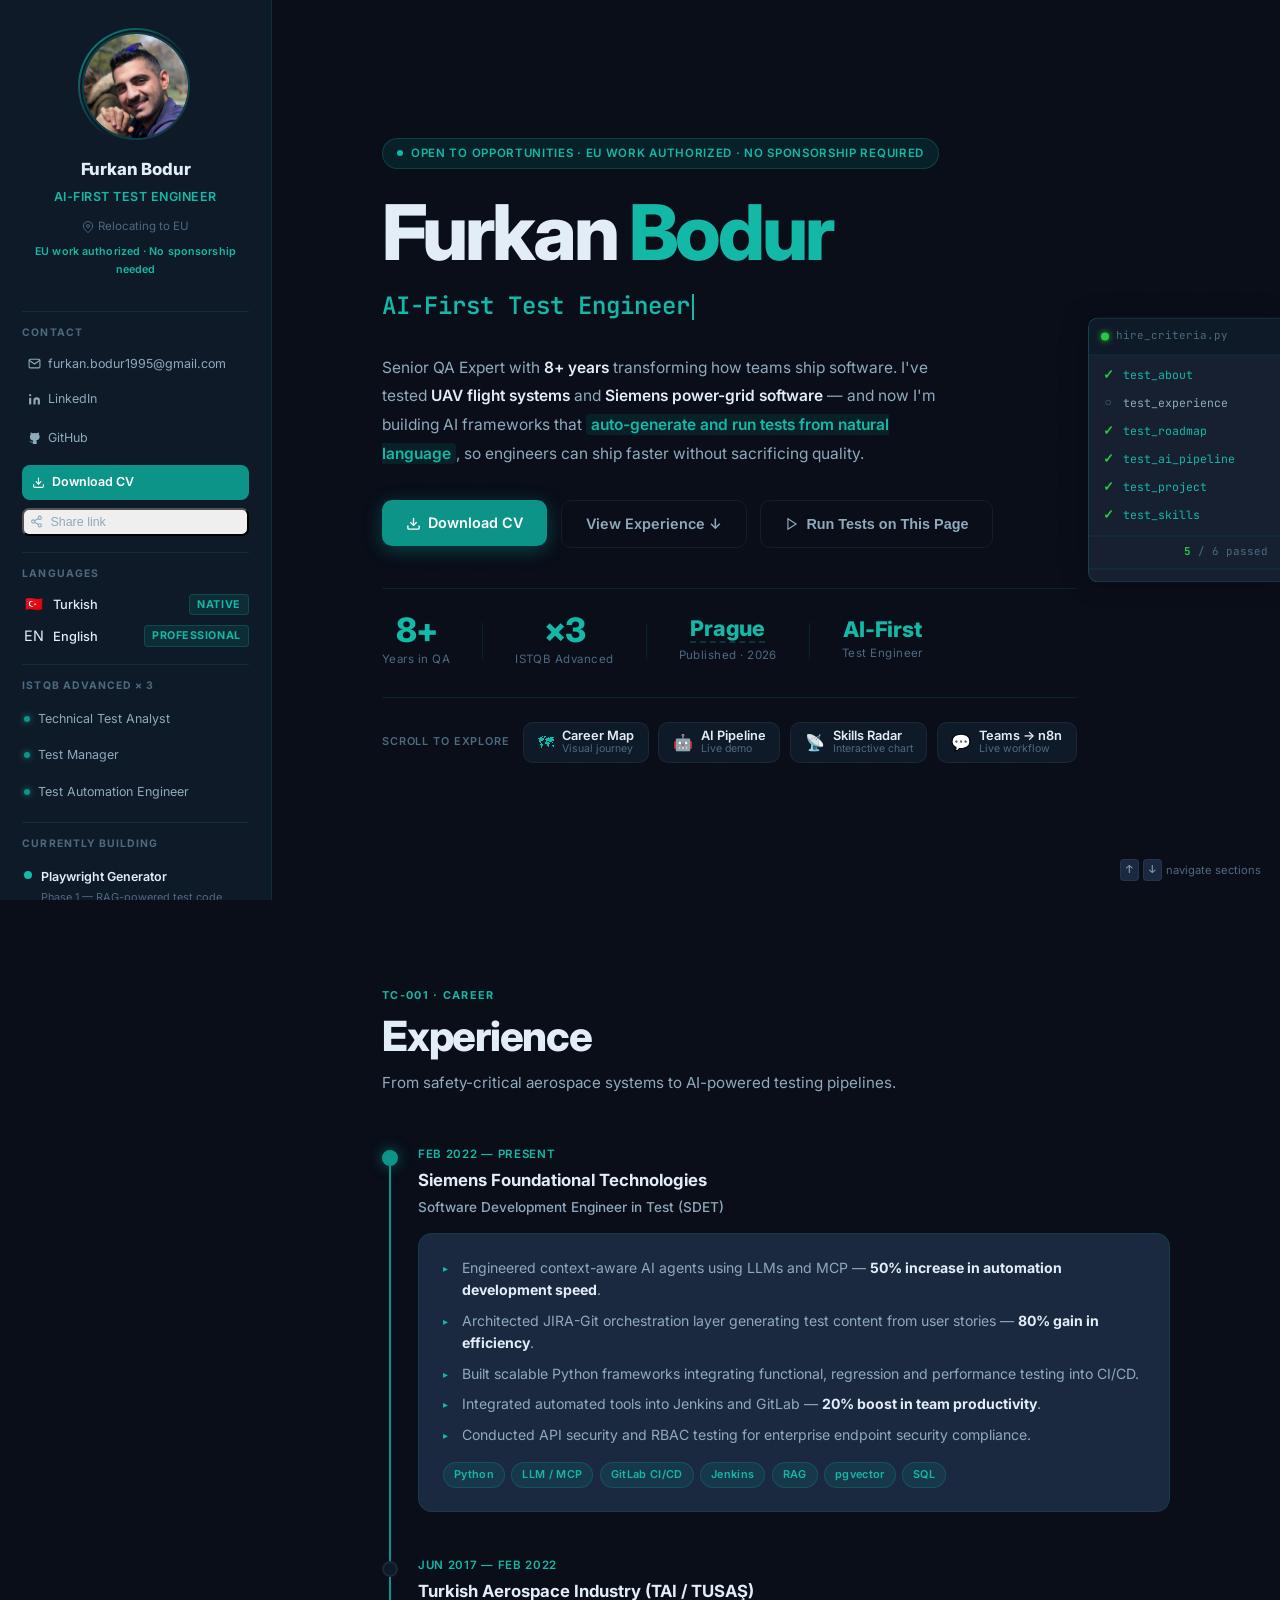
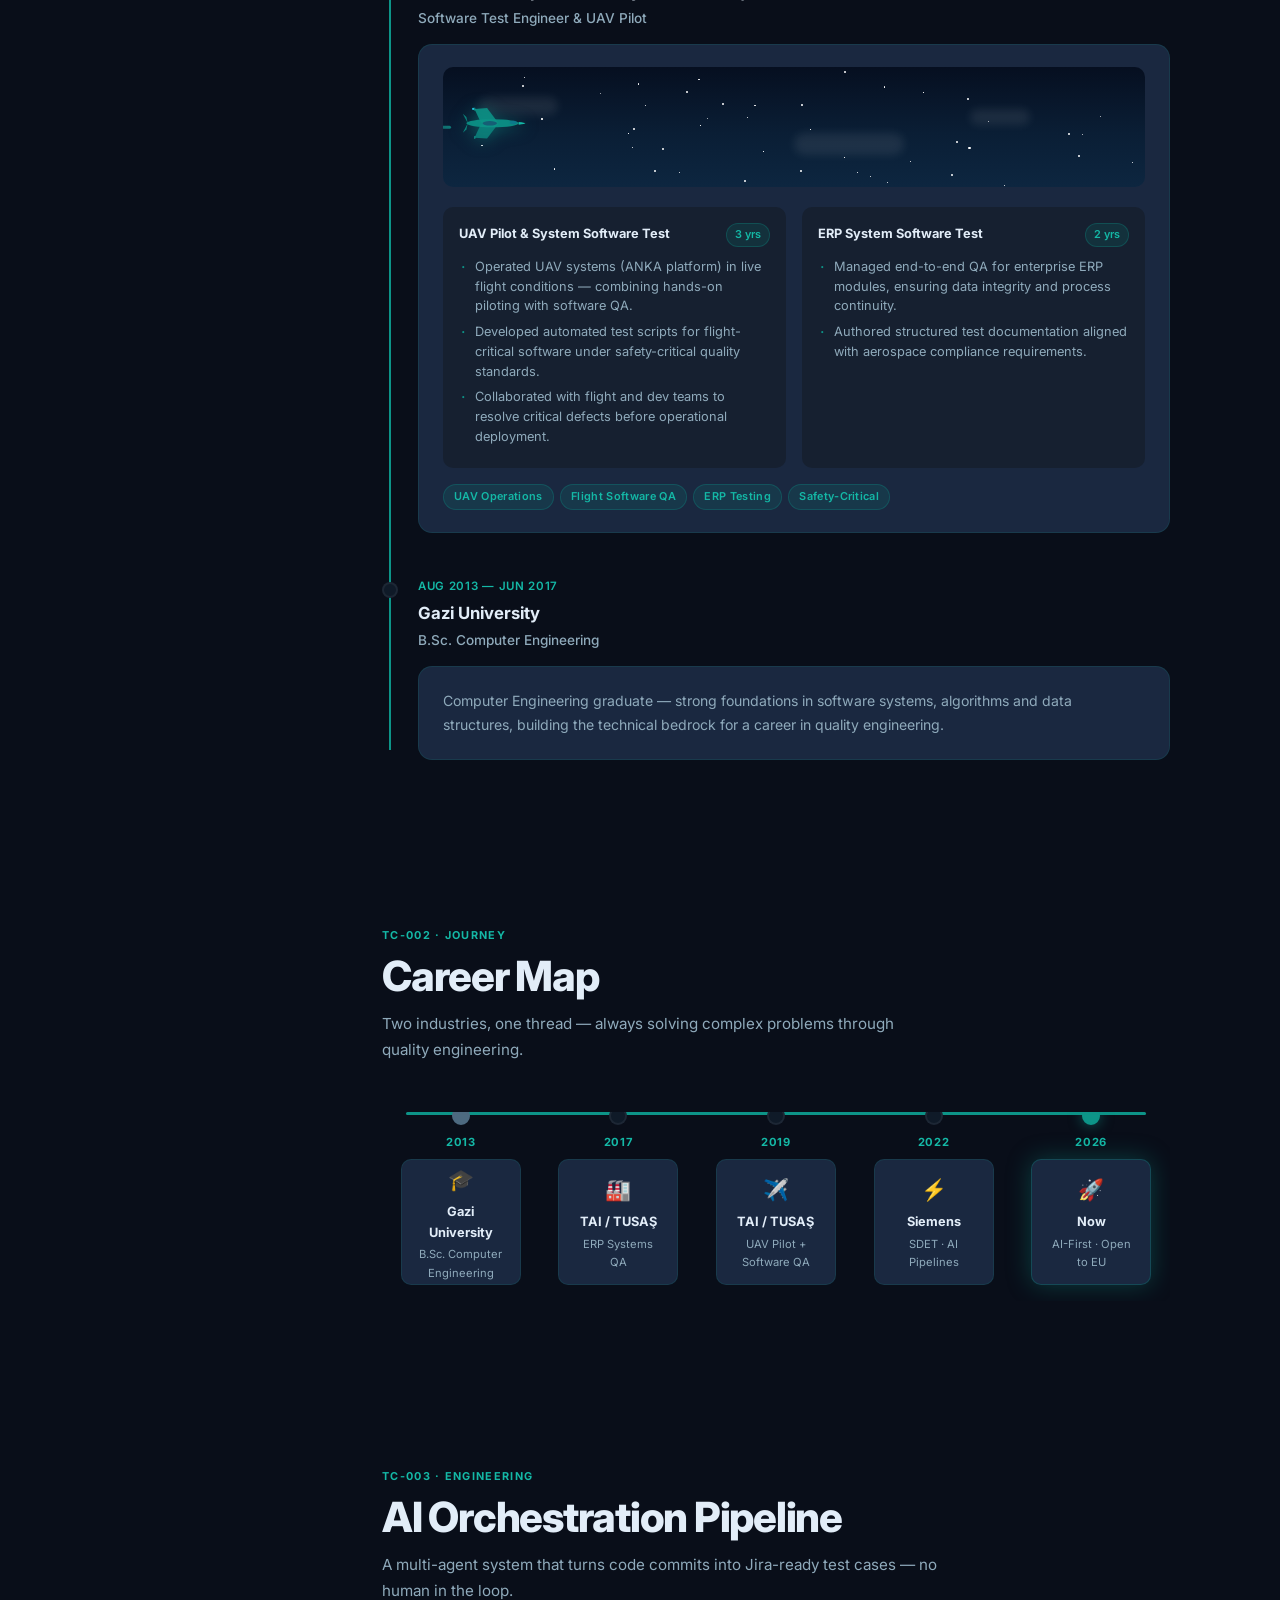
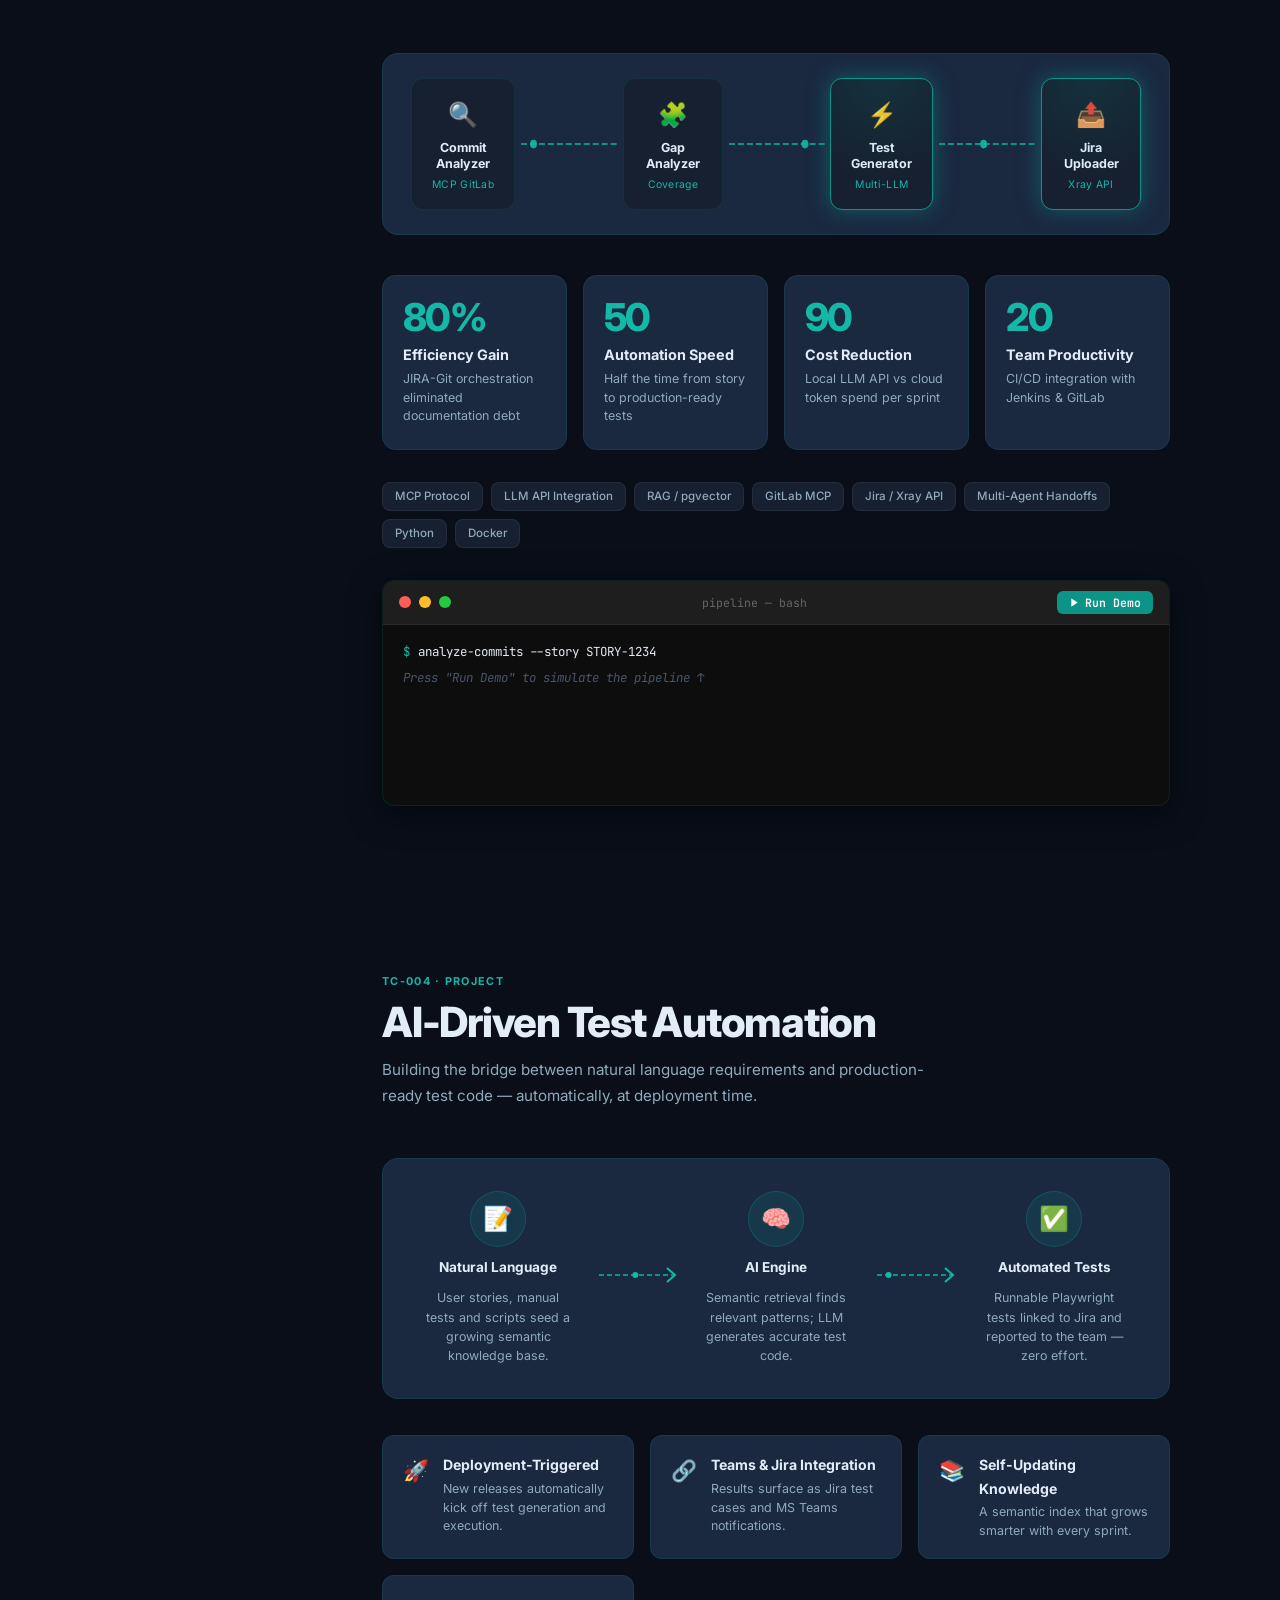
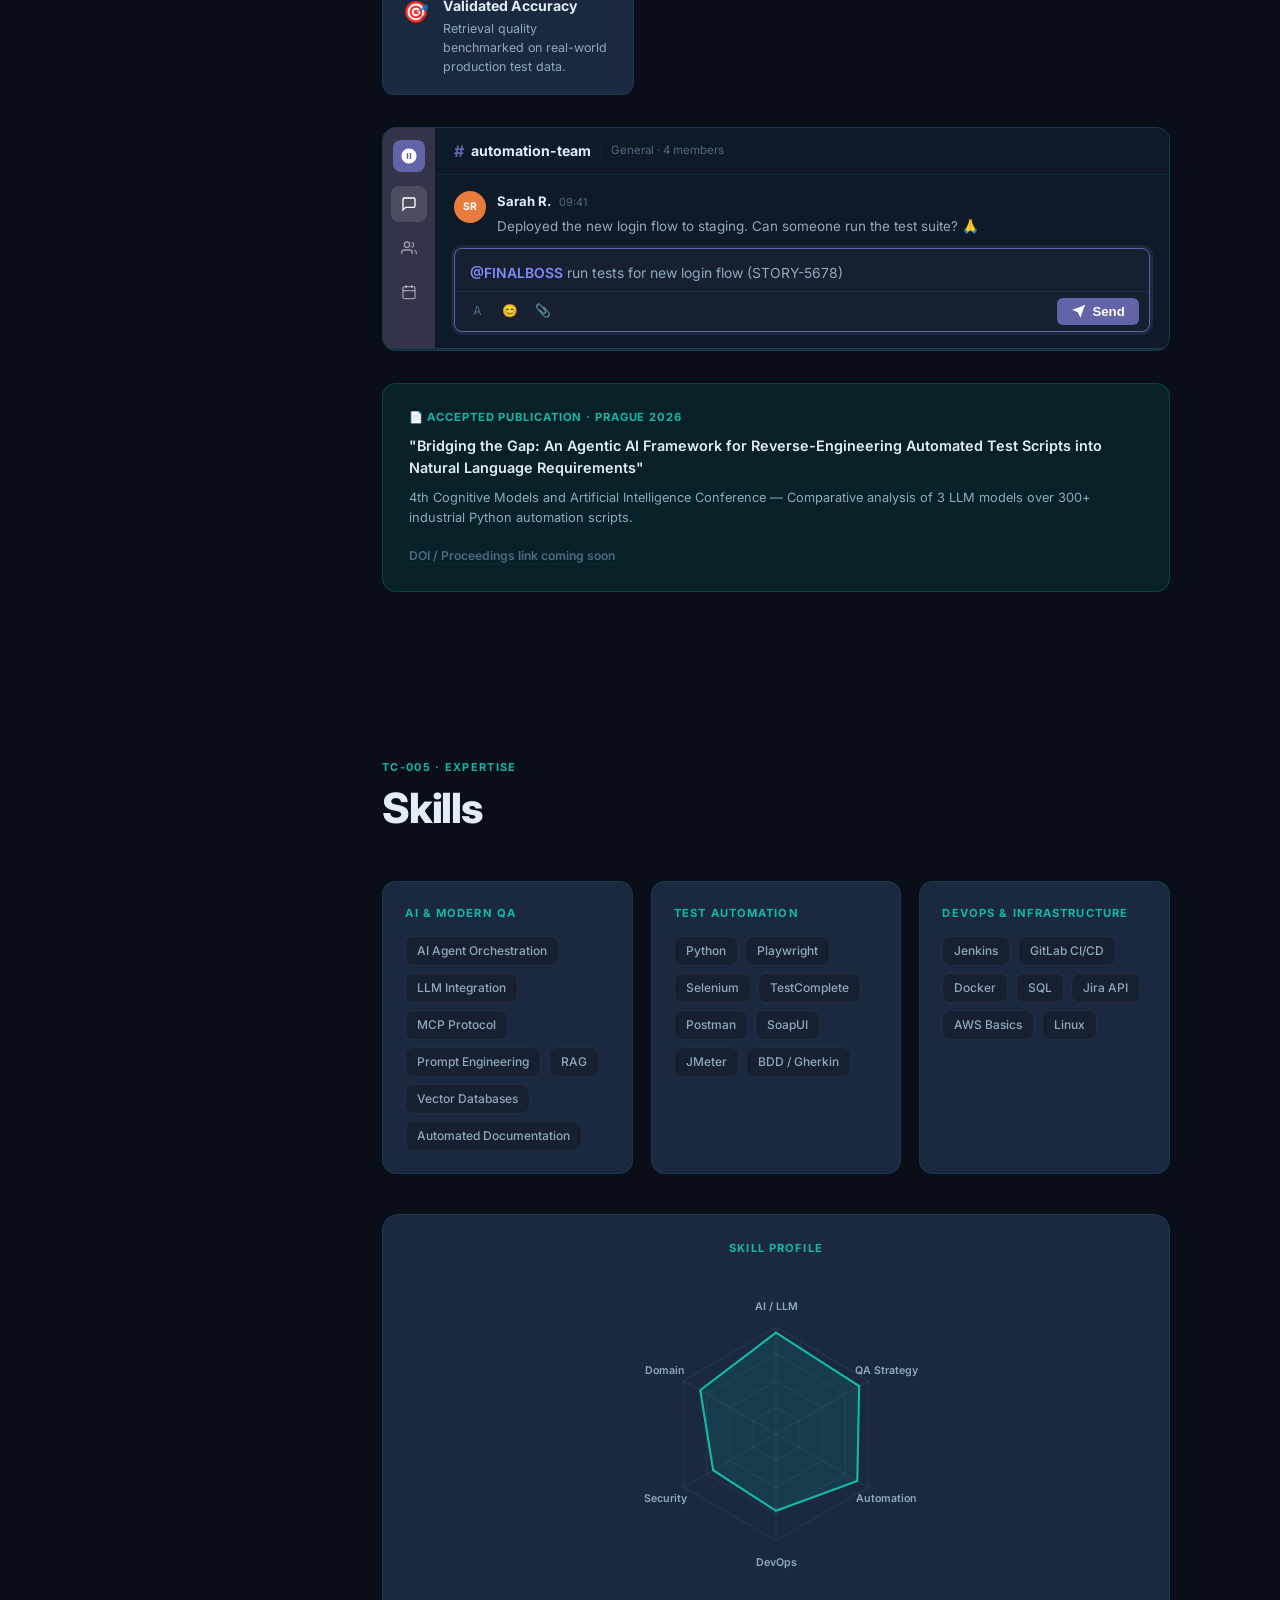
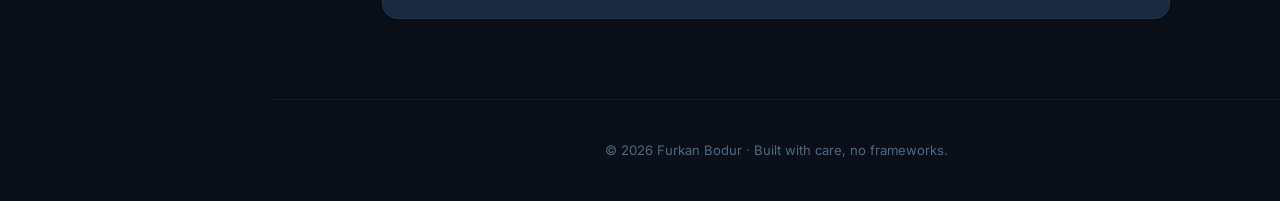
==== commit c1a84ec1: "Redesign Teams trigger pane as mini Teams UI mockup" ====
--- a/index.html
+++ b/index.html
@@ -625,23 +625,66 @@
       <!-- TEAMS ↔ N8N DEMO -->
       <div class="fb-demo" data-reveal>
 
-        <!-- TRIGGER PANE -->
+        <!-- TRIGGER PANE — Teams UI mockup -->
         <div class="fb-trigger-pane" id="projTrigger">
-          <div class="fbt-channel">
-            <span class="fbt-ms-icon">⊞</span>
-            <span class="fbt-channel-text">Microsoft Teams · #automation-team</span>
-          </div>
-          <div class="fbt-compose">
-            <div class="fbt-avatar">AK</div>
-            <div class="fbt-bubble">
-              <span class="fbt-mention">@FINALBOSS</span> run tests for new login flow (STORY-5678)
-            </div>
-          </div>
-          <button class="fb-send-btn" id="projRunBtn">
-            <svg width="13" height="13" viewBox="0 0 24 24" fill="none" stroke="currentColor" stroke-width="2.5"><line x1="22" y1="2" x2="11" y2="13"/><polygon points="22 2 15 22 11 13 2 9 22 2"/></svg>
-            Send message in Teams to trigger
-            <span class="fb-send-hint">← click</span>
-          </button>
+
+          <!-- Teams sidebar -->
+          <div class="tms-sidebar">
+            <div class="tms-sb-logo">
+              <svg width="18" height="18" viewBox="0 0 24 24" fill="#fff"><path d="M12 2C6.48 2 2 6.48 2 12s4.48 10 10 10 10-4.48 10-10S17.52 2 12 2zm-1 14H9V8h2v8zm4 0h-2V8h2v8z"/></svg>
+            </div>
+            <div class="tms-sb-item tms-sb-active" title="#automation-team">
+              <svg width="16" height="16" viewBox="0 0 24 24" fill="none" stroke="currentColor" stroke-width="2"><path d="M21 15a2 2 0 0 1-2 2H7l-4 4V5a2 2 0 0 1 2-2h14a2 2 0 0 1 2 2z"/></svg>
+            </div>
+            <div class="tms-sb-item" title="Teams">
+              <svg width="16" height="16" viewBox="0 0 24 24" fill="none" stroke="currentColor" stroke-width="2"><path d="M17 21v-2a4 4 0 0 0-4-4H5a4 4 0 0 0-4 4v2"/><circle cx="9" cy="7" r="4"/><path d="M23 21v-2a4 4 0 0 0-3-3.87"/><path d="M16 3.13a4 4 0 0 1 0 7.75"/></svg>
+            </div>
+            <div class="tms-sb-item" title="Calendar">
+              <svg width="16" height="16" viewBox="0 0 24 24" fill="none" stroke="currentColor" stroke-width="2"><rect x="3" y="4" width="18" height="18" rx="2"/><line x1="16" y1="2" x2="16" y2="6"/><line x1="8" y1="2" x2="8" y2="6"/><line x1="3" y1="10" x2="21" y2="10"/></svg>
+            </div>
+          </div>
+
+          <!-- Teams main panel -->
+          <div class="tms-main">
+
+            <!-- Channel header -->
+            <div class="tms-header">
+              <span class="tms-hash">#</span>
+              <span class="tms-channel-name">automation-team</span>
+              <span class="tms-header-sep">|</span>
+              <span class="tms-header-sub">General · 4 members</span>
+            </div>
+
+            <!-- Message thread -->
+            <div class="tms-thread">
+              <div class="tms-msg">
+                <div class="tms-msg-avatar">SR</div>
+                <div class="tms-msg-body">
+                  <div class="tms-msg-meta"><span class="tms-msg-name">Sarah R.</span><span class="tms-msg-time">09:41</span></div>
+                  <div class="tms-msg-text">Deployed the new login flow to staging. Can someone run the test suite? 🙏</div>
+                </div>
+              </div>
+            </div>
+
+            <!-- Compose box -->
+            <div class="tms-compose">
+              <div class="tms-compose-top">
+                <span class="tms-compose-placeholder"><span class="tms-at">@FINALBOSS</span> run tests for new login flow (STORY-5678)</span>
+              </div>
+              <div class="tms-compose-toolbar">
+                <span class="tms-toolbar-icons">
+                  <span class="tms-ti">A</span>
+                  <span class="tms-ti">😊</span>
+                  <span class="tms-ti">📎</span>
+                </span>
+                <button class="tms-send-btn" id="projRunBtn">
+                  <svg width="15" height="15" viewBox="0 0 24 24" fill="none" stroke="currentColor" stroke-width="2.5"><line x1="22" y1="2" x2="11" y2="13"/><polygon points="22 2 15 22 11 13 2 9 22 2" fill="currentColor" stroke="none"/></svg>
+                  Send
+                </button>
+              </div>
+            </div>
+
+          </div>
         </div>
 
         <!-- WORKFLOW PANE -->
--- a/style.css
+++ b/style.css
@@ -1012,55 +1012,118 @@
   border-radius: 14px; overflow: hidden; margin-top: 2rem;
 }
 .fb-trigger-pane {
-  padding: 1.4rem 1.6rem;
-  transition: opacity .4s;
-}
-.fb-trigger-pane.sent { opacity: .4; pointer-events: none; }
-.fb-trigger-pane.sent .fbt-bubble::after {
-  content: ' ✓ sent'; color: var(--teal-light); font-size: .7rem; font-weight: 600;
-}
-.fbt-channel {
-  display: flex; align-items: center; gap: .5rem;
-  font-size: .72rem; color: var(--txt3); margin-bottom: 1rem;
-}
-.fbt-ms-icon { font-size: 1rem; }
-.fbt-compose {
-  display: flex; gap: .75rem; align-items: flex-start;
-  background: rgba(255,255,255,.04); border: 1px solid var(--border);
-  border-radius: 8px; padding: .75rem 1rem; margin-bottom: 1.1rem;
-}
-.fbt-avatar {
-  width: 30px; height: 30px; border-radius: 50%; flex-shrink: 0;
-  background: rgba(98,100,167,.4); color: #c7c9f5;
-  font-size: .66rem; font-weight: 700;
+  display: flex; transition: opacity .4s;
+  border-bottom: 1px solid var(--border);
+}
+.fb-trigger-pane.sent { opacity: .35; pointer-events: none; }
+
+/* Teams sidebar */
+.tms-sidebar {
+  width: 52px; flex-shrink: 0;
+  background: #33344a;
+  display: flex; flex-direction: column; align-items: center;
+  padding: .75rem 0; gap: .5rem;
+}
+.tms-sb-logo {
+  width: 32px; height: 32px; border-radius: 8px;
+  background: #6264a7; display: flex; align-items: center; justify-content: center;
+  margin-bottom: .4rem;
+}
+.tms-sb-item {
+  width: 36px; height: 36px; border-radius: 8px;
   display: flex; align-items: center; justify-content: center;
-}
-.fbt-bubble {
-  font-size: .86rem; color: var(--txt1); line-height: 1.5; padding-top: 3px;
-}
+  color: rgba(255,255,255,.5); cursor: pointer; transition: background .15s;
+}
+.tms-sb-item:hover { background: rgba(255,255,255,.08); color: rgba(255,255,255,.85); }
+.tms-sb-active { background: rgba(255,255,255,.12); color: #fff !important; }
+
+/* Teams main */
+.tms-main {
+  flex: 1; display: flex; flex-direction: column;
+  background: var(--bg2); min-width: 0;
+}
+
+/* Channel header */
+.tms-header {
+  display: flex; align-items: center; gap: .45rem;
+  padding: .7rem 1.2rem; border-bottom: 1px solid var(--border);
+  background: var(--bg2); flex-shrink: 0;
+}
+.tms-hash {
+  font-size: 1rem; font-weight: 700; color: #6264a7; line-height: 1;
+}
+.tms-channel-name {
+  font-size: .88rem; font-weight: 700; color: var(--txt);
+}
+.tms-header-sep { color: var(--border2); font-size: .9rem; }
+.tms-header-sub { font-size: .72rem; color: var(--txt3); }
+
+/* Thread */
+.tms-thread {
+  flex: 1; padding: 1rem 1.2rem .75rem; overflow: hidden;
+}
+.tms-msg {
+  display: flex; gap: .65rem; align-items: flex-start;
+}
+.tms-msg-avatar {
+  width: 32px; height: 32px; border-radius: 50%; flex-shrink: 0;
+  background: #e87c3e; color: #fff;
+  font-size: .65rem; font-weight: 700;
+  display: flex; align-items: center; justify-content: center;
+}
+.tms-msg-meta { display: flex; align-items: baseline; gap: .5rem; margin-bottom: .2rem; }
+.tms-msg-name { font-size: .82rem; font-weight: 700; color: var(--txt); }
+.tms-msg-time { font-size: .68rem; color: var(--txt3); }
+.tms-msg-text { font-size: .84rem; color: var(--txt2); line-height: 1.5; }
+
+/* Compose box */
+.tms-compose {
+  border: 1.5px solid #6264a7; border-radius: 8px; margin: 0 1.2rem 1rem;
+  background: var(--bg3); overflow: hidden;
+  box-shadow: 0 0 0 3px rgba(98,100,167,.18);
+  animation: composePulse 2.4s ease infinite;
+}
+@keyframes composePulse {
+  0%,100% { box-shadow: 0 0 0 3px rgba(98,100,167,.18); }
+  50%      { box-shadow: 0 0 0 5px rgba(98,100,167,.32); }
+}
+.tms-compose.fired { animation: none; border-color: var(--border); box-shadow: none; }
+.tms-compose-top {
+  padding: .6rem .9rem .4rem;
+}
+.tms-compose-placeholder {
+  font-size: .87rem; color: var(--txt2); line-height: 1.5;
+}
+.tms-at { color: #818cf8; font-weight: 600; }
+.tms-compose-toolbar {
+  display: flex; align-items: center; justify-content: space-between;
+  padding: .35rem .6rem .4rem;
+  border-top: 1px solid var(--border);
+}
+.tms-toolbar-icons { display: flex; gap: .4rem; }
+.tms-ti {
+  width: 26px; height: 26px; border-radius: 5px;
+  display: flex; align-items: center; justify-content: center;
+  font-size: .78rem; color: var(--txt3); cursor: pointer;
+  transition: background .15s;
+}
+.tms-ti:hover { background: rgba(255,255,255,.08); color: var(--txt2); }
+
+/* Send button */
+.tms-send-btn {
+  display: inline-flex; align-items: center; gap: .4rem;
+  background: #6264a7; color: #fff;
+  border: none; border-radius: 6px; padding: .38rem .9rem;
+  font-size: .83rem; font-weight: 700; cursor: pointer;
+  transition: background .15s, transform .1s;
+}
+.tms-send-btn:hover { background: #4f52a0; transform: scale(1.04); }
+.tms-send-btn:active { transform: scale(.97); }
+
+/* keep old classes for layout compat */
 .fbt-mention { color: #818cf8; font-weight: 600; }
-.fb-send-btn {
-  display: inline-flex; align-items: center; gap: .5rem;
-  background: #6264a7; color: #fff;
-  border: none; border-radius: 7px; padding: .55rem 1.2rem;
-  font-size: .84rem; font-weight: 600; cursor: pointer;
-  transition: background .2s, transform .15s;
-  box-shadow: 0 0 0 0 rgba(98,100,167,.5);
-  animation: sendPulse 2.2s ease infinite;
-}
-@keyframes sendPulse {
-  0%   { box-shadow: 0 0 0 0 rgba(98,100,167,.55); }
-  60%  { box-shadow: 0 0 0 8px rgba(98,100,167,0); }
-  100% { box-shadow: 0 0 0 0 rgba(98,100,167,0); }
-}
-.fb-send-hint {
-  font-size: .72rem; font-weight: 400; opacity: .75;
-  font-family: 'JetBrains Mono', monospace;
-  animation: hintBlink 1.4s step-end infinite;
-}
-@keyframes hintBlink { 0%,100%{opacity:.75} 50%{opacity:.2} }
-.fb-send-btn:hover { background: #4f52a0; transform: translateY(-1px); animation: none; }
-.fb-send-btn:disabled { opacity: .5; cursor: not-allowed; transform: none; animation: none; }
+.fb-send-btn { display: none; }
+.fb-send-hint { display: none; }
 
 .fb-workflow-pane {
   border-top: 1px solid var(--border);
@@ -1248,6 +1311,9 @@
   .ht-label { display: none; }
   .ht-chip { padding: .4rem .7rem; }
   .ht-sub  { display: none; }
+  .tms-sidebar { width: 40px; }
+  .tms-sb-item { width: 28px; height: 28px; }
+  .tms-header-sep, .tms-header-sub { display: none; }
 }
 
 @media (max-width: 480px) {
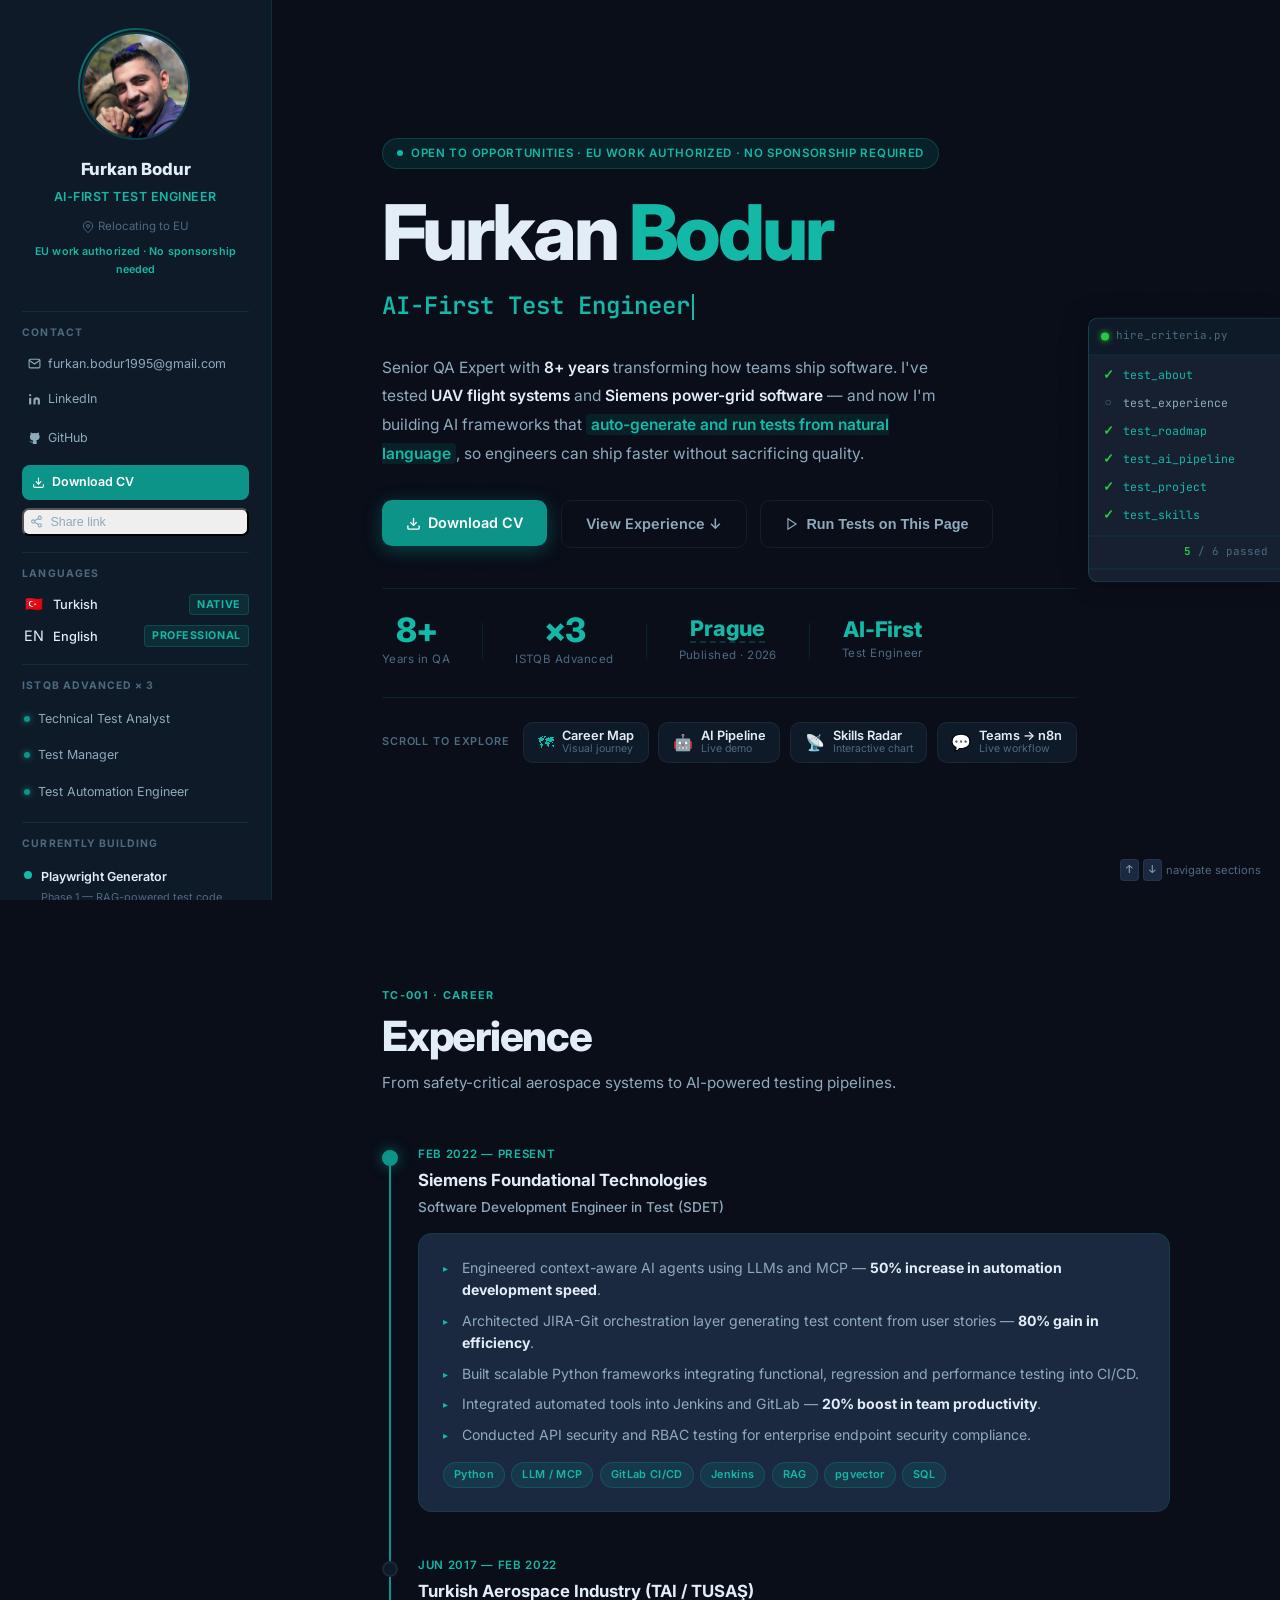
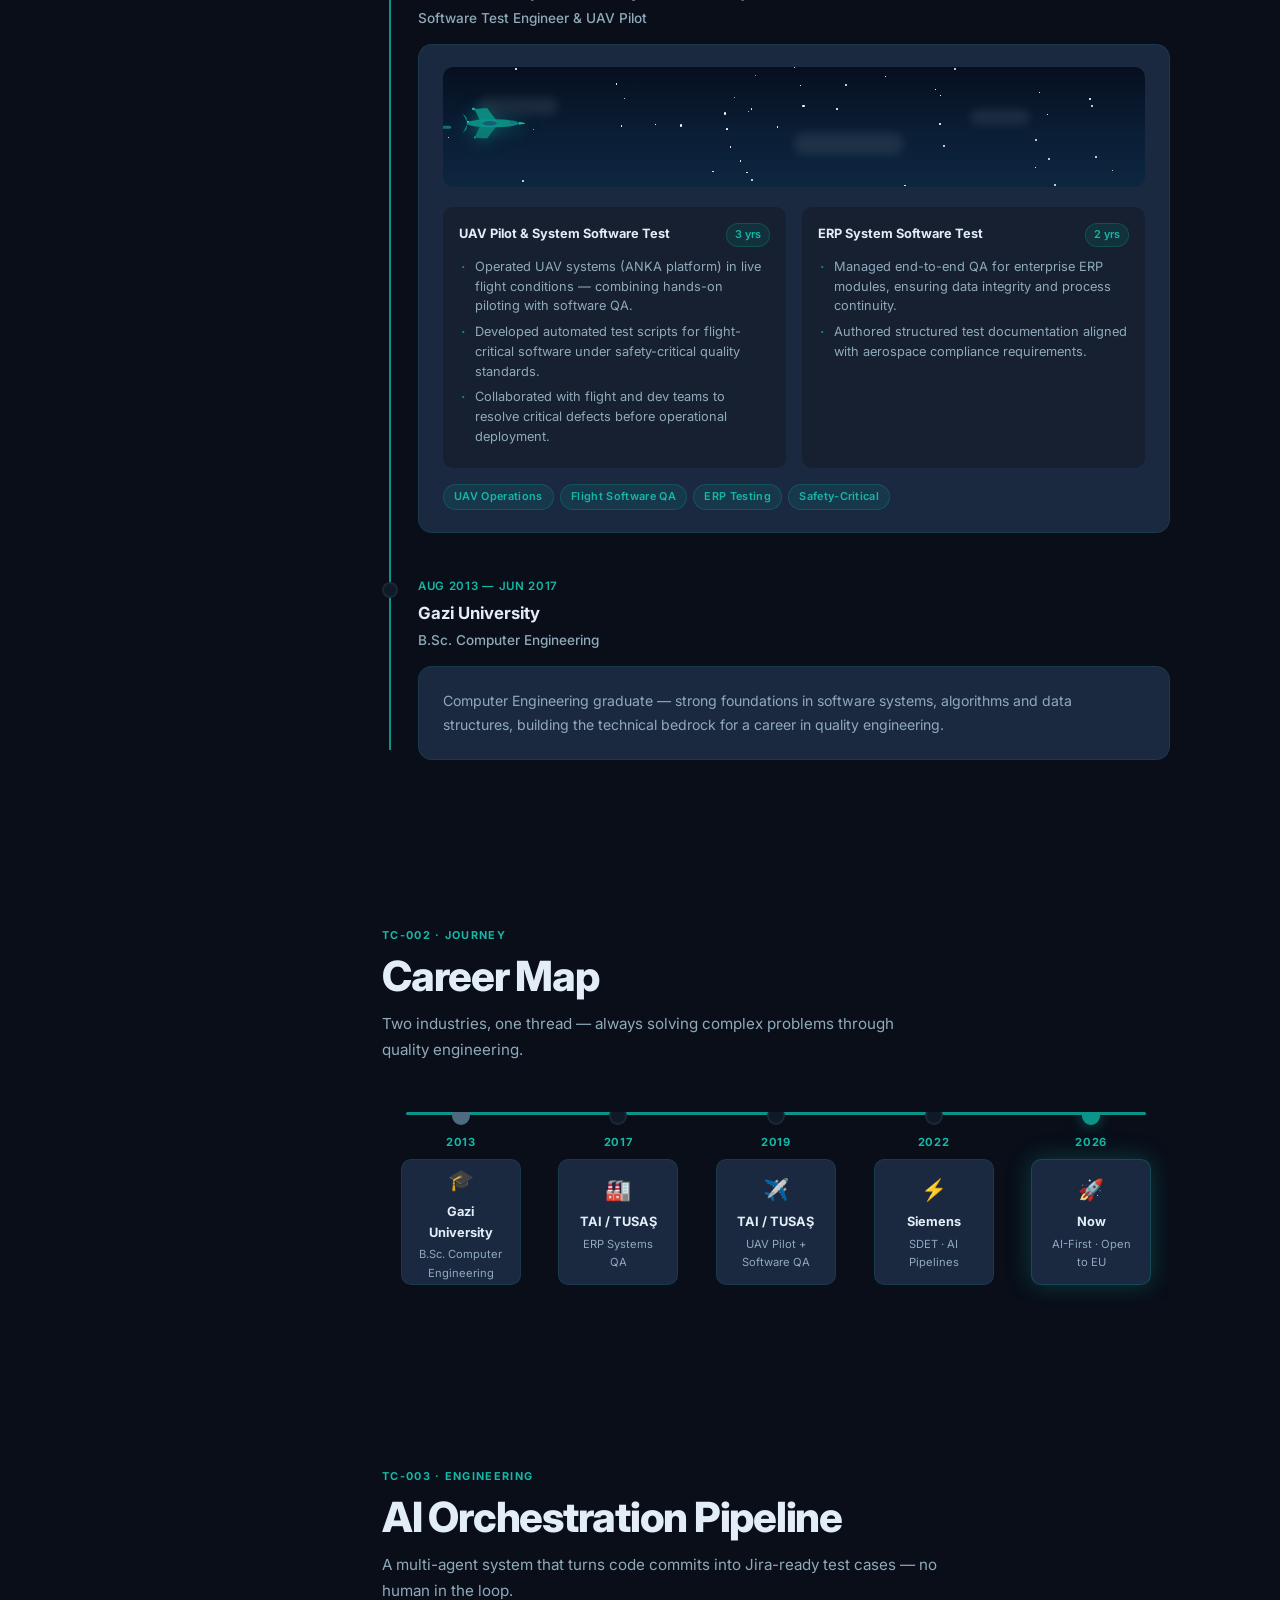
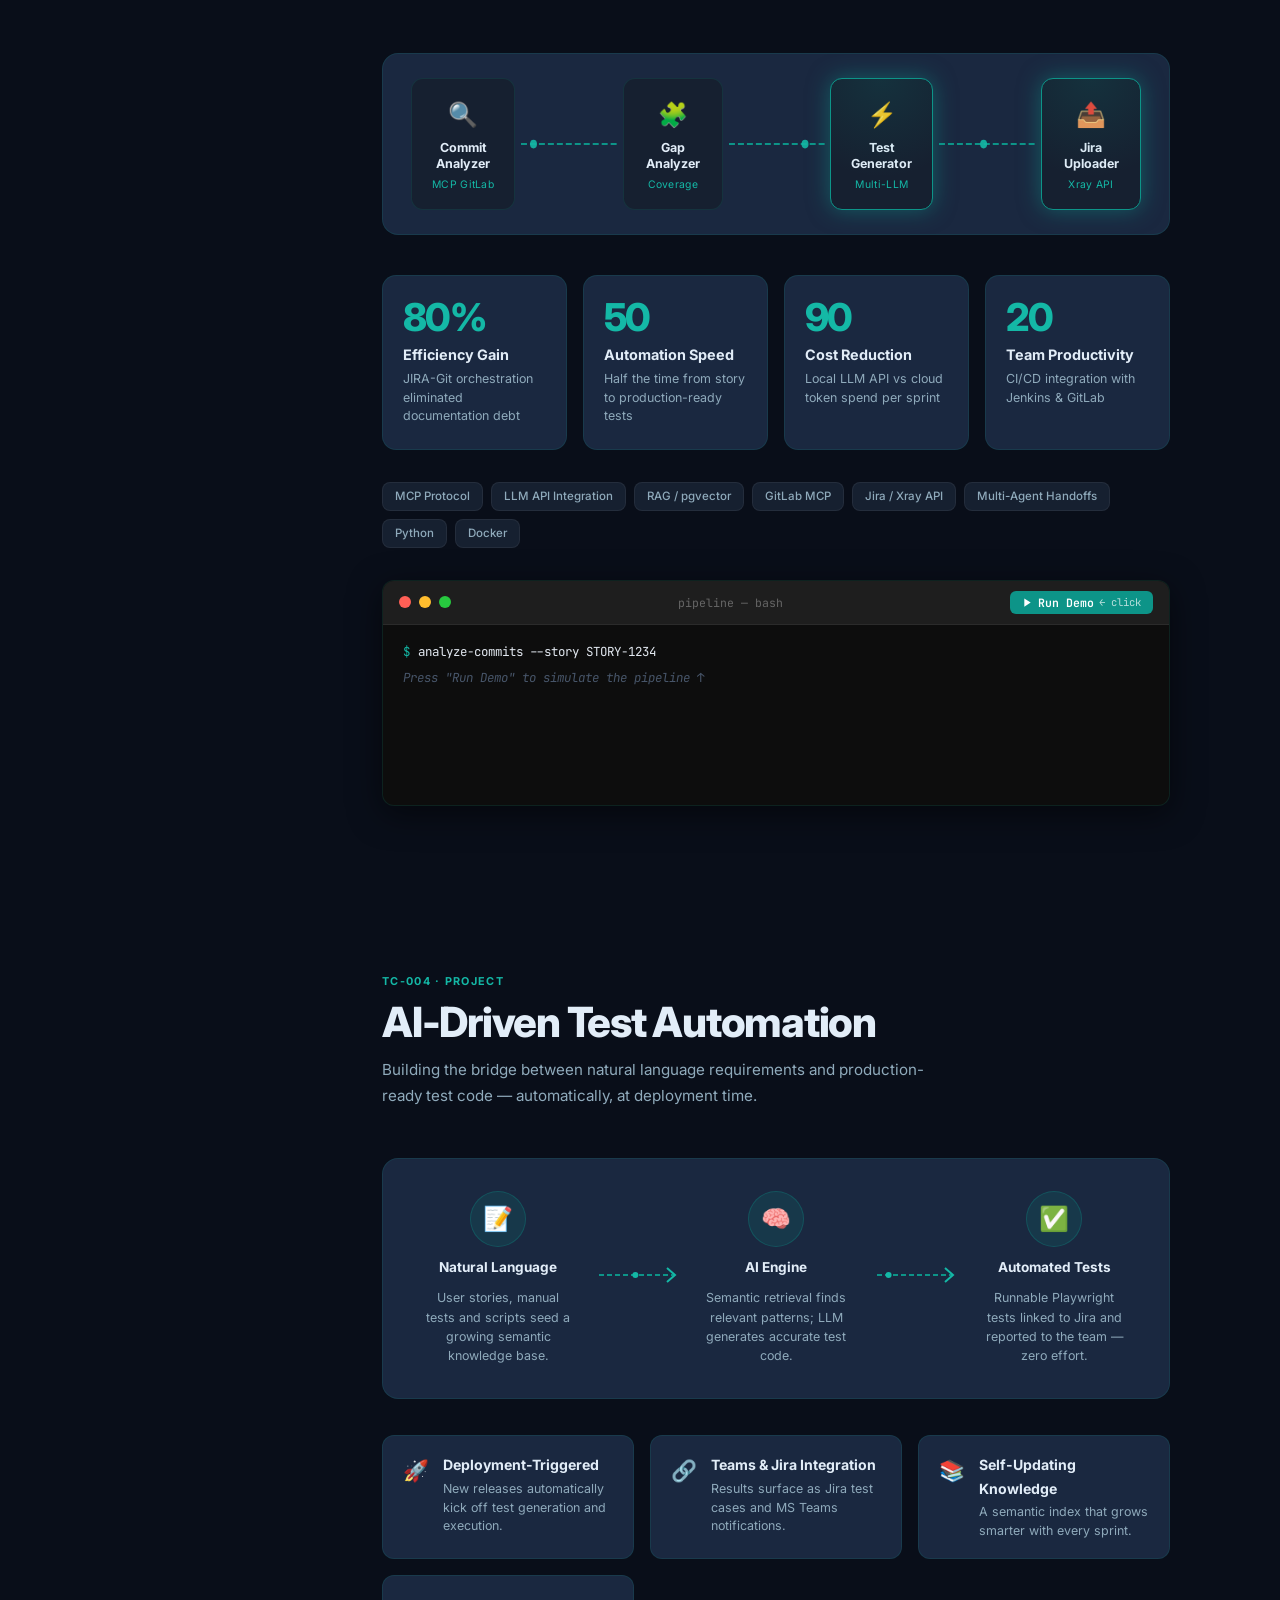
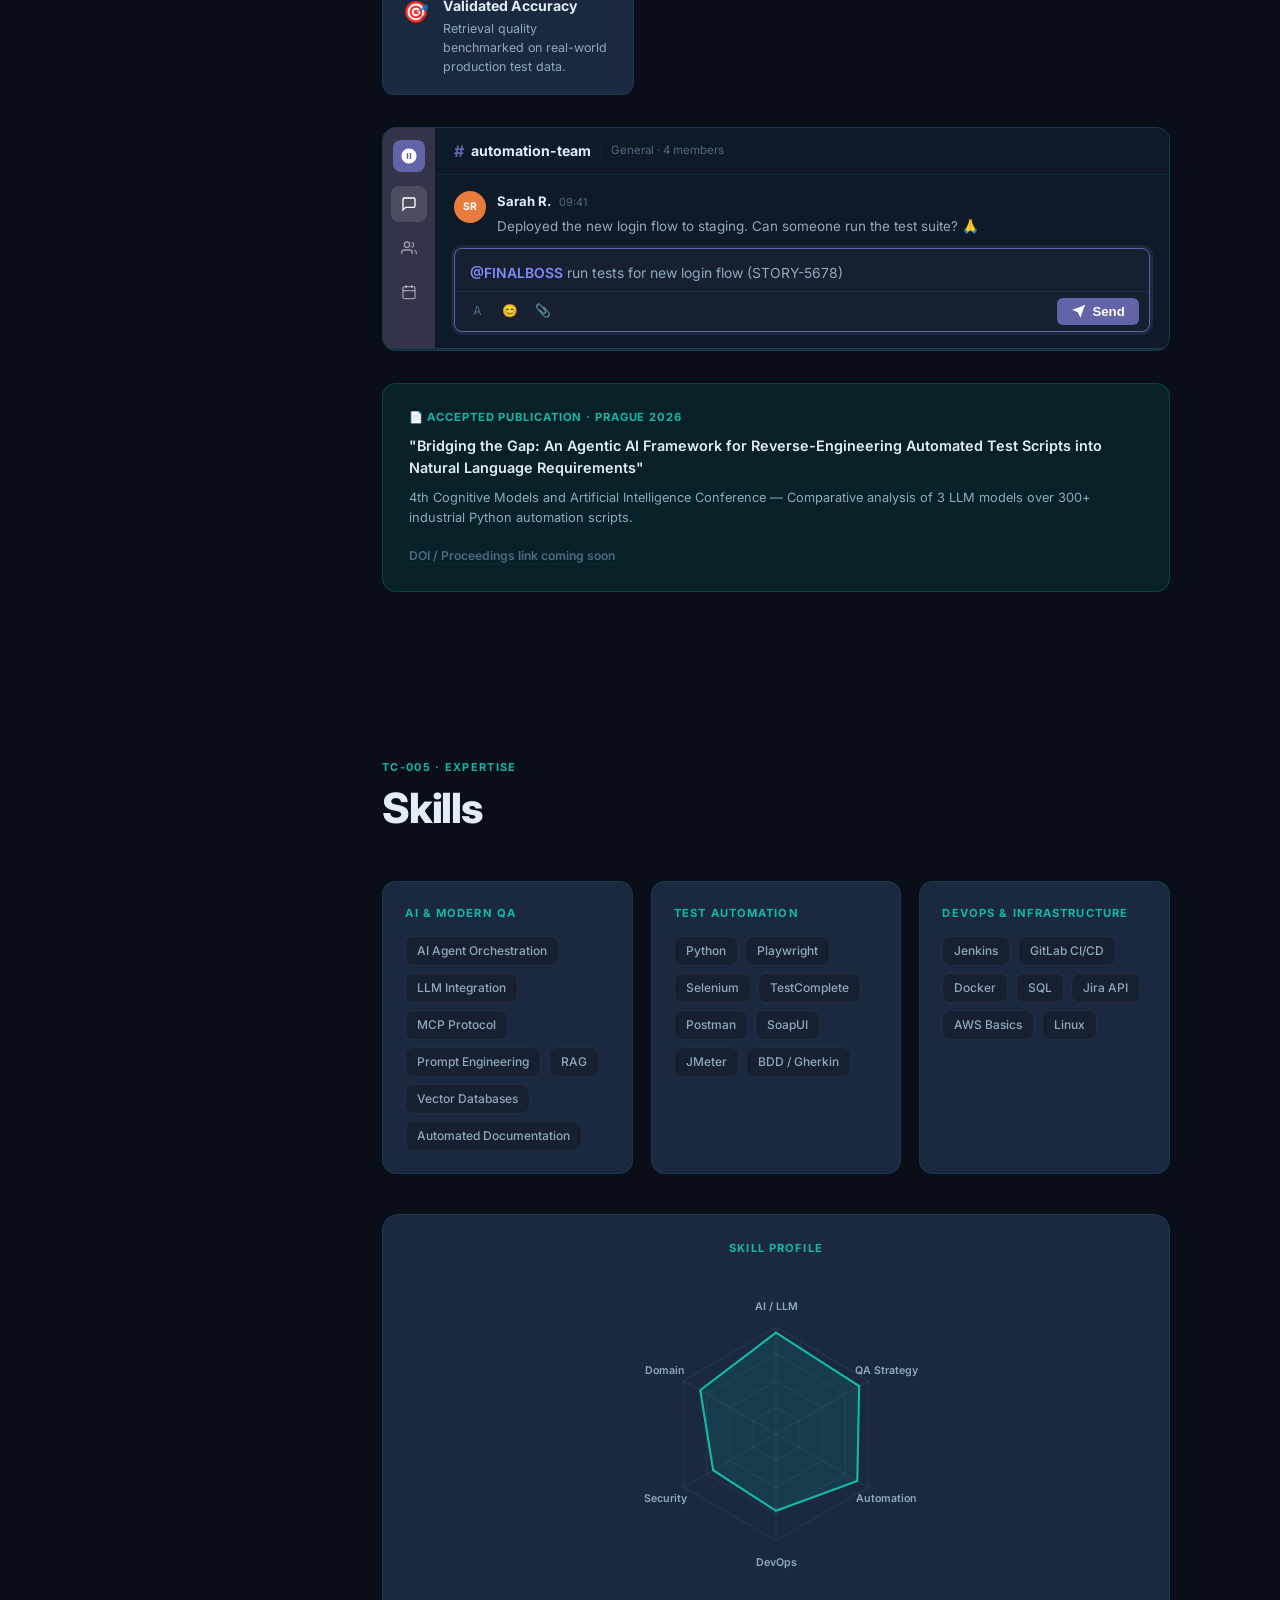
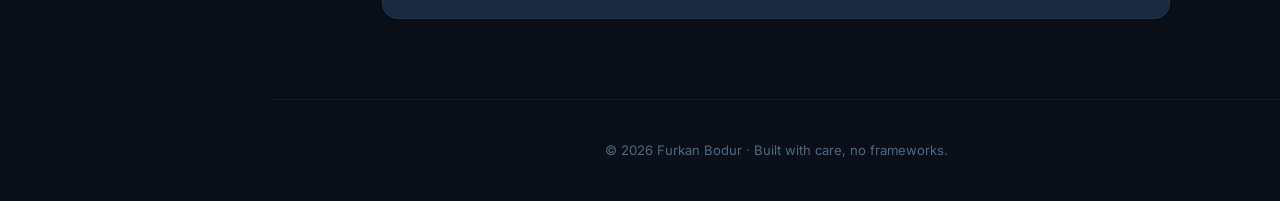
==== commit c83c239a: "Add pulse+hint to Run Demo btn, fix mail elapsed to Xm Ys format" ====
--- a/index.html
+++ b/index.html
@@ -536,6 +536,7 @@
           <button class="term-run-btn" id="termRunBtn">
             <svg width="11" height="11" viewBox="0 0 24 24" fill="currentColor"><polygon points="5,3 19,12 5,21"/></svg>
             Run Demo
+            <span class="term-run-hint">← click</span>
           </button>
         </div>
         <div class="term-body" id="termBody">
--- a/style.css
+++ b/style.css
@@ -923,10 +923,20 @@
   font-size: .72rem; font-weight: 600; cursor: pointer;
   font-family: 'JetBrains Mono', monospace;
   transition: background .2s, transform .1s;
-}
-.term-run-btn:hover { background: var(--teal-light); }
+  animation: runBtnPulse 2.2s ease infinite;
+}
+@keyframes runBtnPulse {
+  0%   { box-shadow: 0 0 0 0 rgba(20,184,166,.55); }
+  60%  { box-shadow: 0 0 0 7px rgba(20,184,166,0); }
+  100% { box-shadow: 0 0 0 0 rgba(20,184,166,0); }
+}
+.term-run-hint {
+  font-size: .66rem; font-weight: 400; opacity: .7;
+  animation: hintBlink 1.4s step-end infinite;
+}
+.term-run-btn:hover { background: var(--teal-light); animation: none; }
 .term-run-btn:active { transform: scale(.96); }
-.term-run-btn:disabled { opacity: .5; cursor: default; }
+.term-run-btn:disabled { opacity: .5; cursor: default; animation: none; }
 
 .term-body {
   padding: 1rem 1.25rem; min-height: 180px;
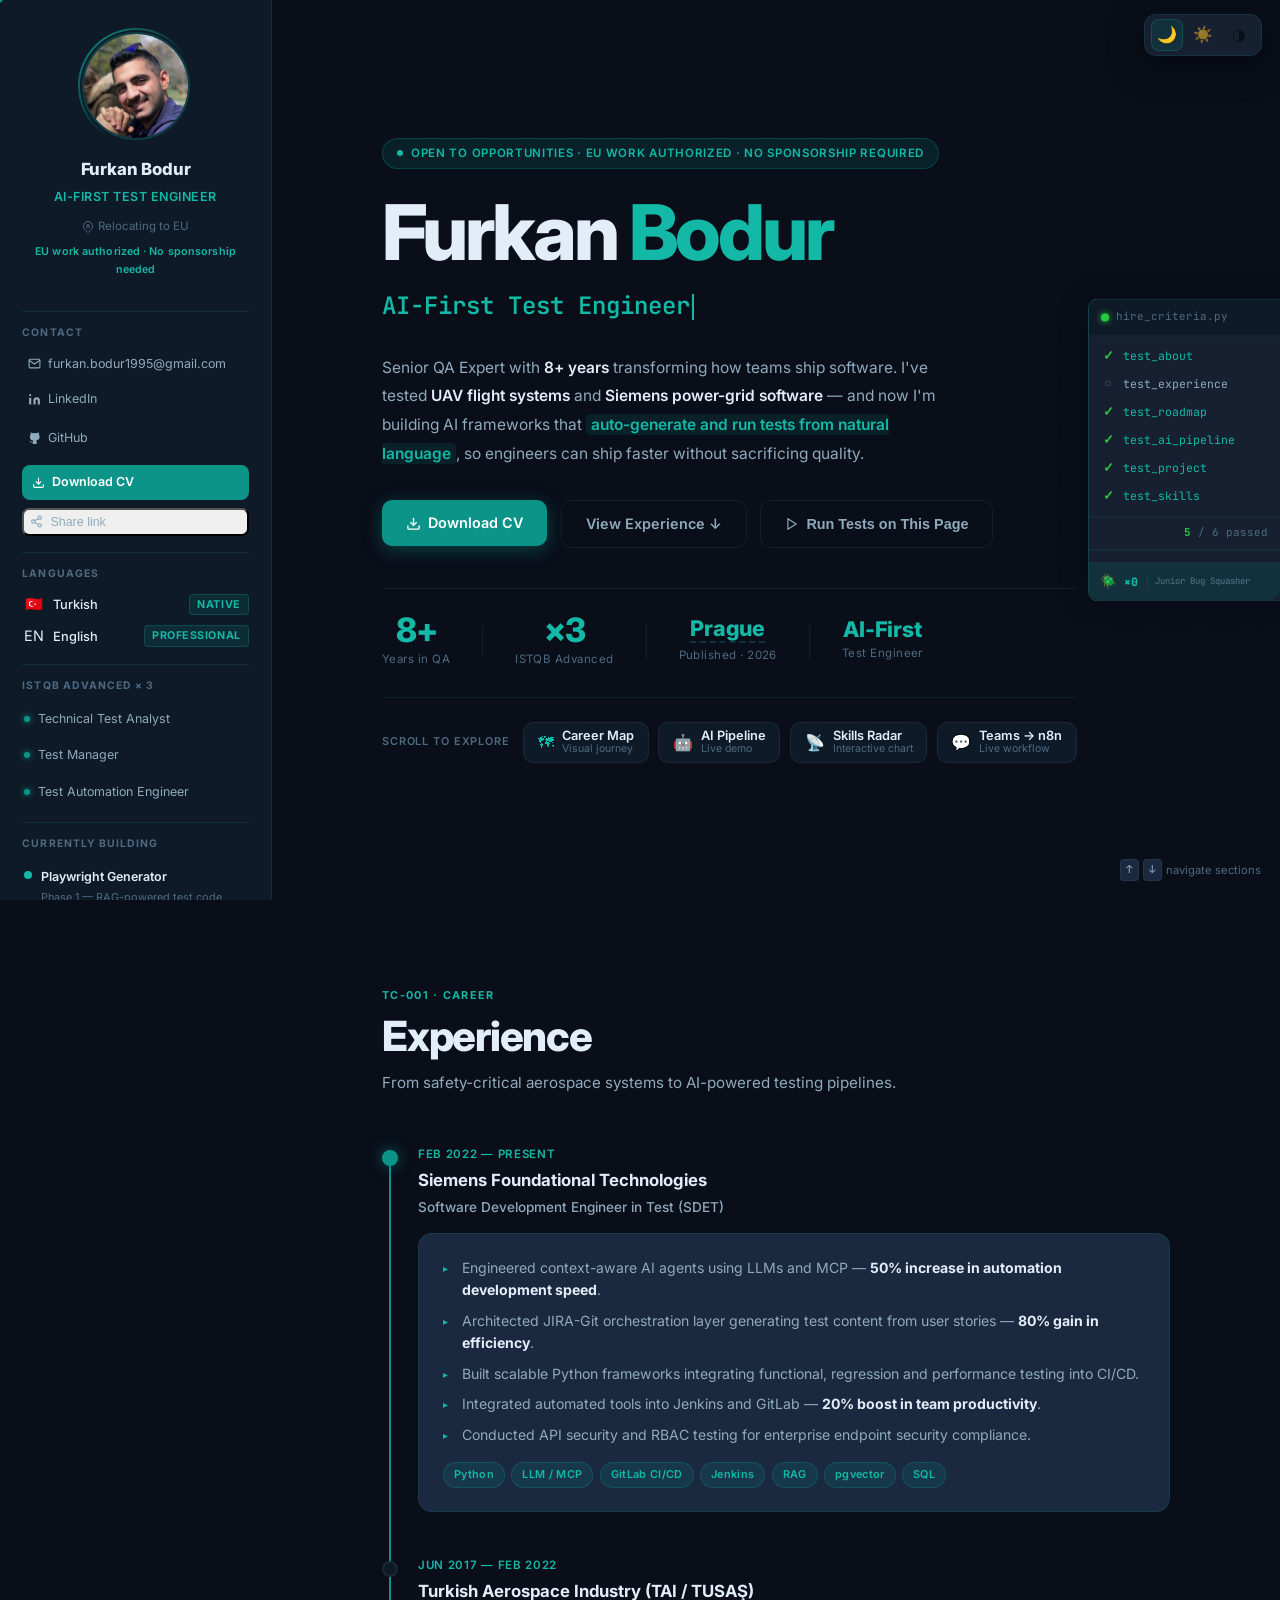
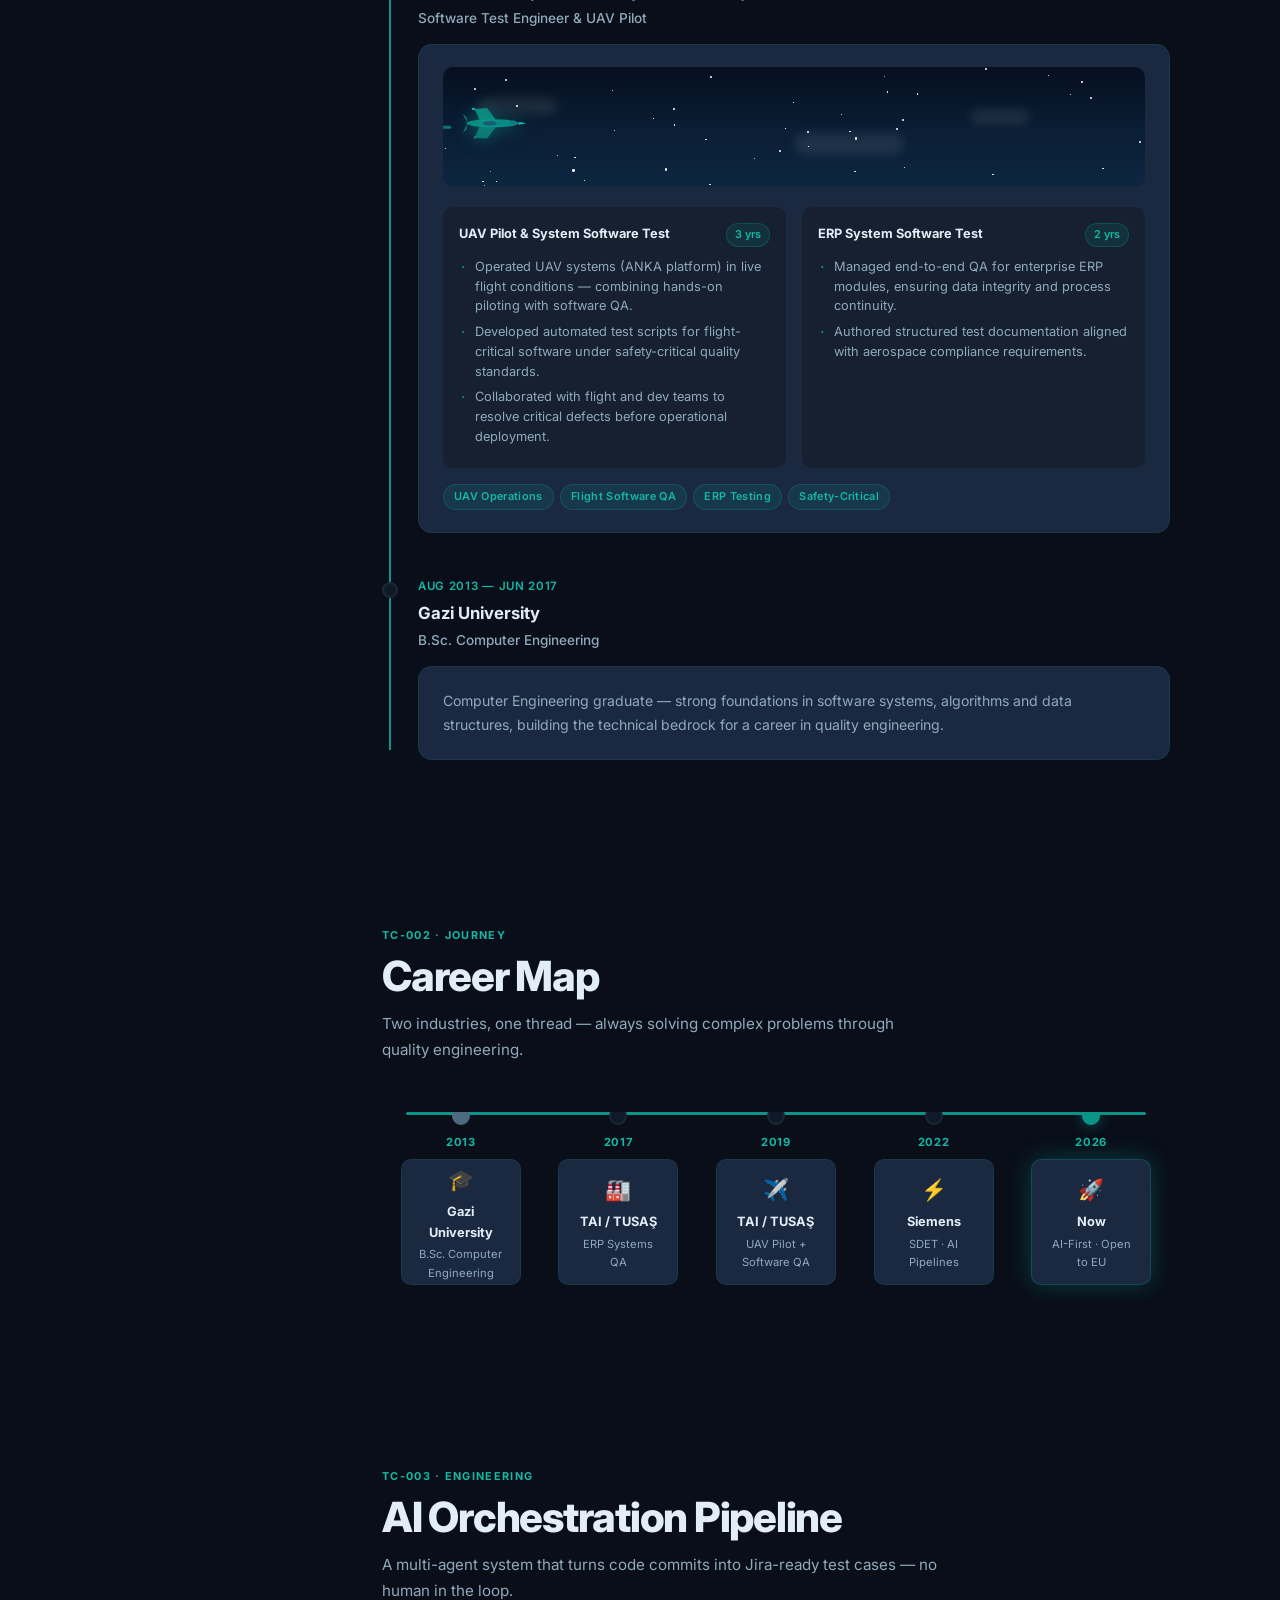
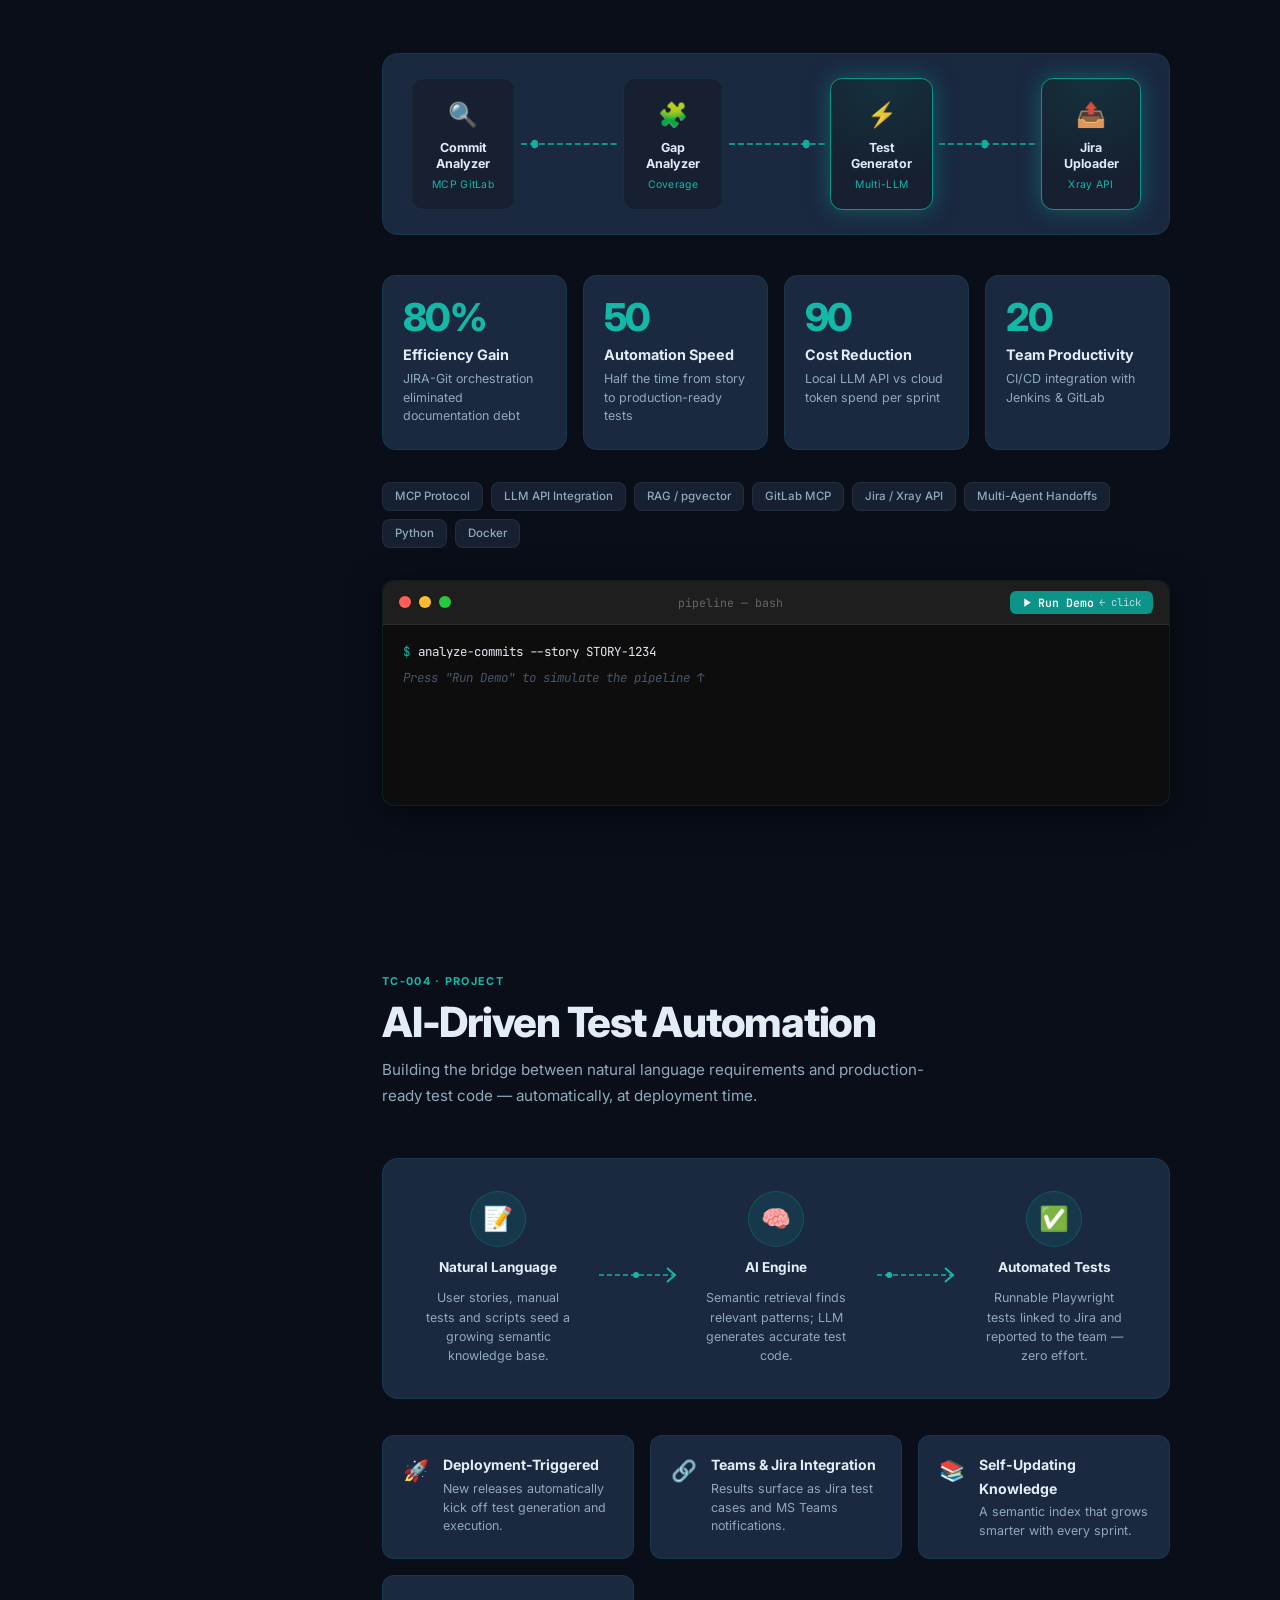
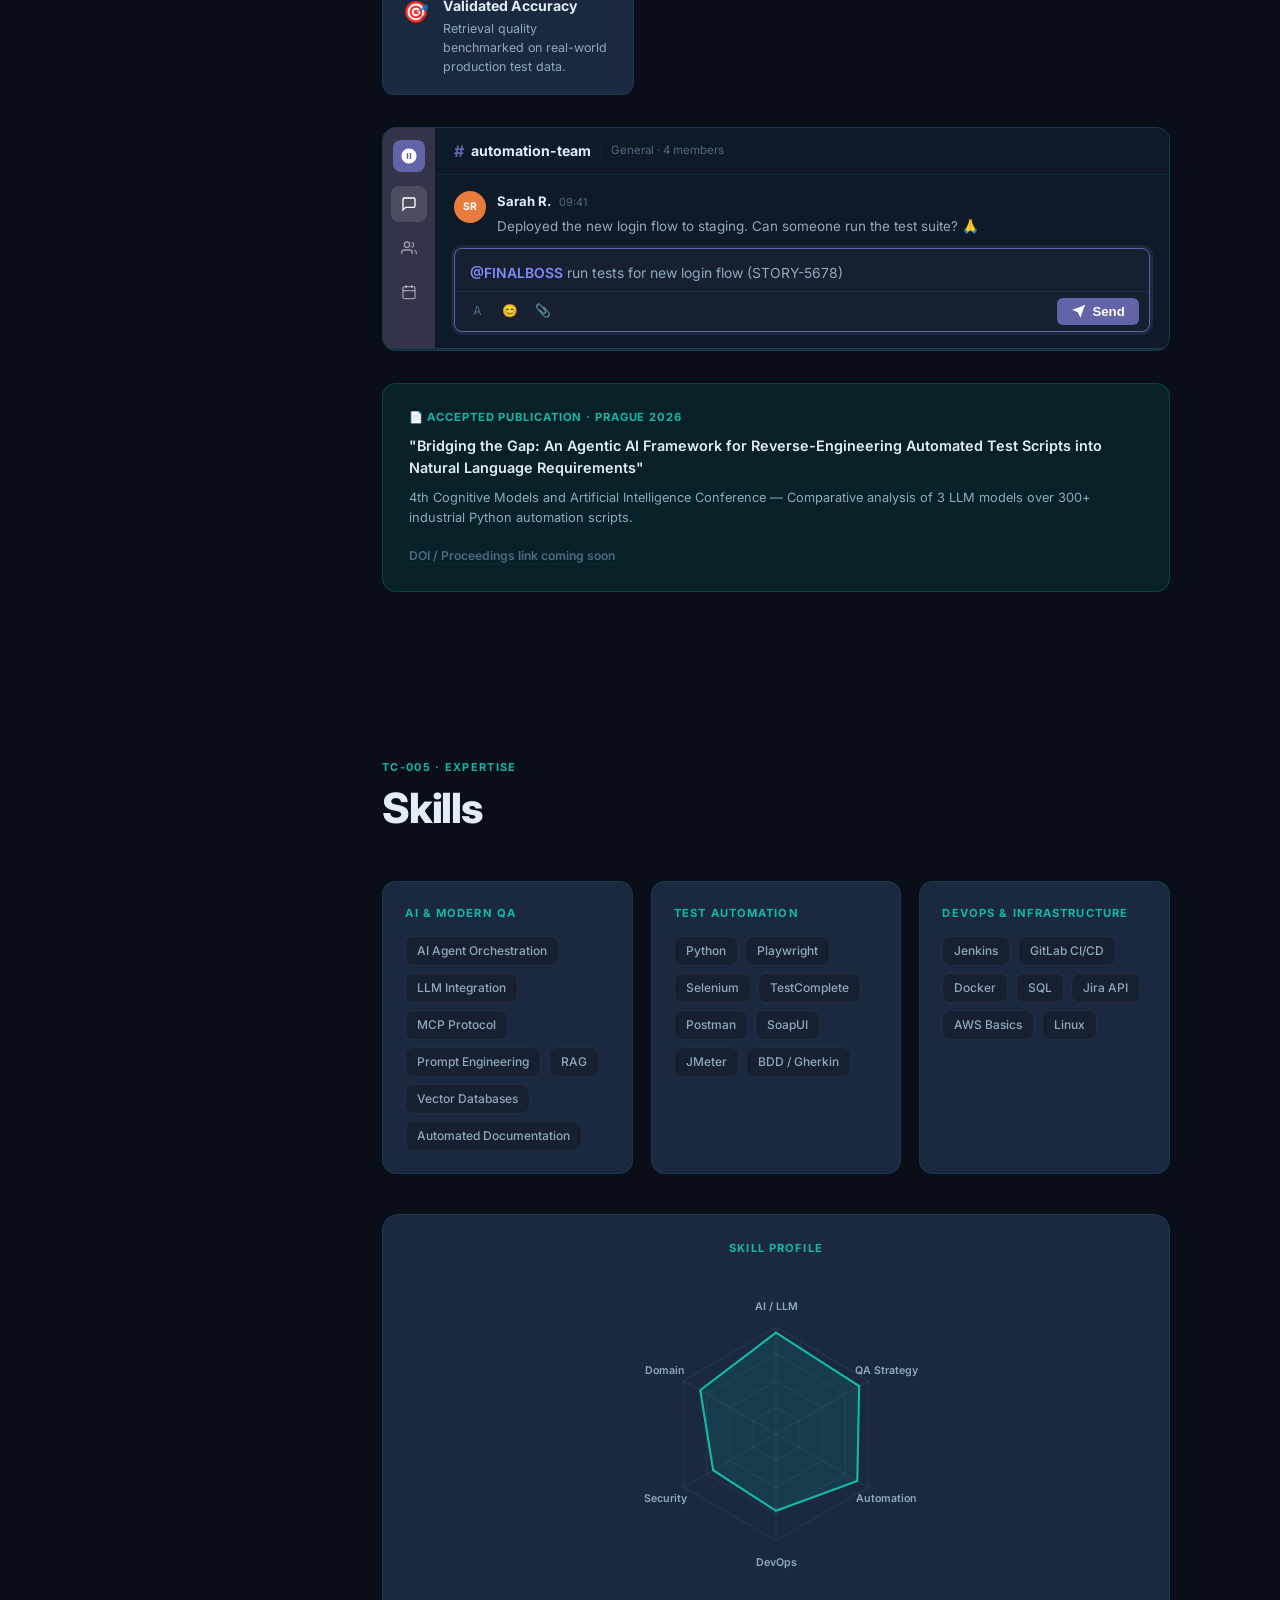
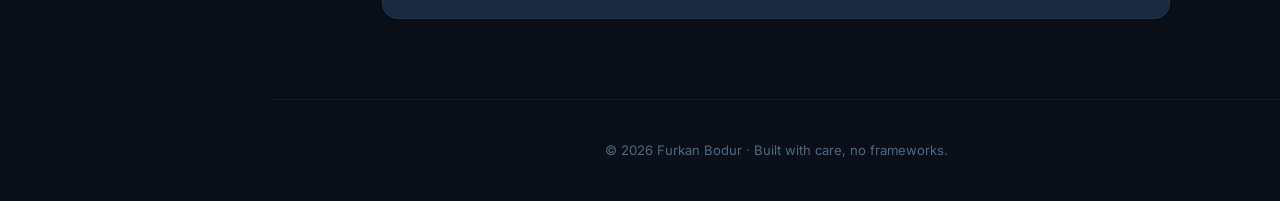
==== commit b3d639ac: "Bigger arm+hand, slower speed, floating theme switcher top-right, light/mono theme fixes" ====
--- a/index.html
+++ b/index.html
@@ -23,6 +23,13 @@
 
   <!-- SCROLL PROGRESS BAR -->
   <div id="scrollProgress" class="scroll-progress"></div>
+
+  <!-- FLOATING THEME SWITCHER (top-right) -->
+  <div class="theme-float" id="themeFloat">
+    <button class="tf-btn" data-theme-val="dark" title="Dark">🌙</button>
+    <button class="tf-btn" data-theme-val="light" title="Light">☀️</button>
+    <button class="tf-btn" data-theme-val="mono" title="Mono">◑</button>
+  </div>
 
   <!-- MOBILE HEADER -->
   <header class="mobile-header" id="mobileHeader">
--- a/style.css
+++ b/style.css
@@ -10,6 +10,33 @@
   --teal-dim:    rgba(13,148,136,.15);
   --teal-border: rgba(13,148,136,.3);
   --sb-width:    272px;
+}
+
+/* ─── FLOATING THEME SWITCHER (top-right) ─── */
+.theme-float {
+  position: fixed; top: 14px; right: 18px; z-index: 500;
+  display: flex; gap: 4px;
+  background: var(--bg3); border: 1px solid var(--border);
+  border-radius: 12px; padding: 4px 6px;
+  box-shadow: var(--shadow);
+  backdrop-filter: blur(8px);
+}
+.tf-btn {
+  background: none; border: none; cursor: pointer;
+  font-size: 1rem; line-height: 1;
+  width: 32px; height: 32px; border-radius: 8px;
+  display: flex; align-items: center; justify-content: center;
+  transition: background .15s, transform .1s;
+  opacity: .55;
+}
+.tf-btn:hover { background: var(--teal-dim); opacity: .85; transform: scale(1.1); }
+.tf-btn.tf-active {
+  background: var(--teal-dim); border: 1px solid var(--teal-border);
+  opacity: 1;
+}
+@media (max-width: 820px) {
+  .theme-float { top: 10px; right: 10px; padding: 3px 5px; }
+  .tf-btn { width: 28px; height: 28px; font-size: .9rem; }
 }
 
 [data-theme="dark"] {
@@ -1265,6 +1292,25 @@
 [data-theme="mono"] .pub-badge,
 [data-theme="mono"] .pub-title   { color: #e5e7eb; }
 [data-theme="mono"] .particle-canvas { opacity: .2; }
+
+/* ─── Light theme overrides for bug catcher & cooldown ─── */
+[data-theme="light"] .bc-tag {
+  background: rgba(255,255,255,.85); border-color: rgba(0,0,0,.15);
+  color: inherit;
+}
+[data-theme="light"] .bc-cooldown-toast {
+  background: rgba(255,255,255,.92); color: #92400e;
+  border-color: rgba(146,64,14,.25);
+  text-shadow: none; box-shadow: 0 2px 12px rgba(0,0,0,.12);
+}
+[data-theme="light"] .bc-pop,
+[data-theme="light"] .bc-plus { text-shadow: none; }
+
+/* Mono theme — desaturate bug catcher elements */
+[data-theme="mono"] .bc-cooldown-toast {
+  color: #d1d5db; border-color: rgba(209,213,219,.25);
+  text-shadow: none;
+}
 
 @keyframes blink      { 0%,100%{opacity:1} 50%{opacity:0} }
 @keyframes dotPulse   { 0%,100%{opacity:1;transform:scale(1)} 50%{opacity:.5;transform:scale(1.5)} }
@@ -1524,3 +1570,228 @@
   text-align: center;
   font-family: 'JetBrains Mono',monospace;
 }
+
+
+/* ════════════════════════════════════════
+   BUG CATCHER — Interactive background game
+   ════════════════════════════════════════ */
+
+/* Inspector Gadget hand */
+.bc-hand {
+  position: absolute; top: 0; left: 0;
+  font-size: 2.4rem; line-height: 1;
+  margin: -24px 0 0 -24px;
+  filter: drop-shadow(0 3px 8px rgba(0,0,0,.5));
+  z-index: 6; pointer-events: none;
+  transition: none;
+}
+
+/* Bugs — beetle creatures with name tags */
+.bc-bug {
+  position: absolute; top: 0; left: 0; will-change: transform;
+  width: 40px; height: 48px;
+  transition: none;
+}
+
+/* Error name tag above the bug */
+.bc-tag {
+  position: absolute; top: -18px; left: 50%;
+  transform: translateX(-50%);
+  font-family: 'JetBrains Mono', monospace;
+  font-size: .55rem; font-weight: 700; line-height: 1;
+  white-space: nowrap;
+  background: rgba(0,0,0,.7); padding: 2px 6px; border-radius: 4px;
+  border: 1px solid; opacity: .85;
+  pointer-events: none;
+}
+
+/* Antenna */
+.bc-antenna {
+  position: absolute; top: 2px; z-index: 1;
+  width: 0; height: 16px;
+  border-left: 2px solid;
+}
+.bc-ant-l { left: 10px; transform: rotate(-30deg); transform-origin: bottom center; animation: antBob 1s ease-in-out infinite; }
+.bc-ant-r { right: 10px; transform: rotate(30deg); transform-origin: bottom center; animation: antBob 1s ease-in-out infinite .5s; }
+@keyframes antBob {
+  0%,100% { transform: rotate(-30deg); }
+  50%     { transform: rotate(-20deg); }
+}
+.bc-ant-l::after, .bc-ant-r::after {
+  content: ''; position: absolute; top: -4px; left: -3px;
+  width: 6px; height: 6px; border-radius: 50%;
+  background: currentColor;
+}
+
+/* Body — oval beetle shape */
+.bc-body {
+  display: block; position: absolute;
+  top: 14px; left: 4px; right: 4px; bottom: 2px;
+  border-radius: 50% 50% 45% 45%;
+  animation: bugWiggle 1.5s ease-in-out infinite;
+}
+
+/* Shell line down the middle */
+.bc-shell {
+  position: absolute; top: 30%; left: 50%;
+  width: 0; height: 55%;
+  border-left: 1.5px dashed rgba(0,0,0,.3);
+}
+
+/* Eyes — white with black pupil */
+.bc-eyes {
+  position: absolute; top: 5px; left: 0; right: 0;
+  display: flex; justify-content: center; gap: 6px;
+}
+.bc-eye {
+  width: 10px; height: 10px; border-radius: 50%;
+  background: #fff; position: relative;
+  box-shadow: 0 0 3px rgba(0,0,0,.3);
+}
+.bc-pupil {
+  position: absolute; width: 5px; height: 5px;
+  background: #111; border-radius: 50%;
+  top: 3px; left: 3px;
+  animation: pupilLook 2s ease-in-out infinite;
+}
+@keyframes pupilLook {
+  0%,100% { transform: translate(0, 0); }
+  25%     { transform: translate(2px, -1px); }
+  50%     { transform: translate(-1px, 1px); }
+  75%     { transform: translate(-2px, -1px); }
+}
+
+/* 6 Legs — 3 pairs */
+.bc-leg {
+  position: absolute;
+  width: 10px; height: 3px;
+  border-radius: 2px;
+  animation: legWalk .35s ease-in-out infinite alternate;
+}
+.bc-leg-l { left: -6px; transform-origin: right center; }
+.bc-leg-r { right: -6px; transform-origin: left center; }
+.bc-leg-l { animation-delay: 0s; }
+.bc-leg-r { animation-delay: .18s; }
+.bc-leg::after {
+  content: ''; position: absolute; top: -1px;
+  width: 4px; height: 5px; border-radius: 0 0 2px 2px;
+}
+.bc-leg-l::after { left: -3px; border-left: 2px solid; border-bottom: 2px solid; border-color: inherit; }
+.bc-leg-r::after { right: -3px; border-right: 2px solid; border-bottom: 2px solid; border-color: inherit; }
+@keyframes legWalk {
+  0%   { transform: rotate(-20deg); }
+  100% { transform: rotate(20deg); }
+}
+
+@keyframes bugWiggle {
+  0%,100% { transform: scale(1) rotate(0); }
+  30%     { transform: scale(1.03) rotate(1.5deg); }
+  70%     { transform: scale(1.03) rotate(-1.5deg); }
+}
+
+/* Catch effects */
+.bc-pop {
+  position: absolute; font-size: 1.6rem;
+  pointer-events: none; z-index: 10;
+  animation: popBurst .5s ease-out forwards;
+  transform: translate(-50%, -50%);
+}
+@keyframes popBurst {
+  0%   { opacity: 1; transform: translate(-50%, -50%) scale(.5); }
+  50%  { opacity: 1; transform: translate(-50%, -50%) scale(1.4); }
+  100% { opacity: 0; transform: translate(-50%, -50%) scale(1.8); }
+}
+
+.bc-label {
+  position: absolute; pointer-events: none; z-index: 10;
+  font-family: 'JetBrains Mono', monospace;
+  font-size: .68rem; font-weight: 600; line-height: 1;
+  color: #f87171; white-space: nowrap;
+  background: rgba(0,0,0,.75); border: 1px solid rgba(248,113,113,.3);
+  padding: 3px 8px; border-radius: 5px;
+  transform: translate(-50%, -50%);
+  animation: labelFloat 1.6s ease-out forwards;
+}
+@keyframes labelFloat {
+  0%   { opacity: 0; transform: translate(-50%, -50%) translateY(0) scale(.8); }
+  15%  { opacity: 1; transform: translate(-50%, -50%) translateY(-8px) scale(1); }
+  80%  { opacity: 1; transform: translate(-50%, -50%) translateY(-25px); }
+  100% { opacity: 0; transform: translate(-50%, -50%) translateY(-40px); }
+}
+
+.bc-plus {
+  position: absolute; pointer-events: none; z-index: 10;
+  font-family: 'JetBrains Mono', monospace;
+  font-size: .8rem; font-weight: 800;
+  color: #4ade80;
+  transform: translate(-50%, -50%);
+  animation: plusUp .8s ease-out forwards;
+}
+@keyframes plusUp {
+  0%   { opacity: 1; transform: translate(-50%, -50%) translateY(0); }
+  100% { opacity: 0; transform: translate(-50%, -50%) translateY(-30px); }
+}
+
+/* Counter panel — inside tr-panel */
+.bc-counter {
+  display: flex; align-items: center; gap: .45rem;
+  background: var(--teal-dim); border-top: 1px solid var(--teal-border);
+  border-radius: 0 0 12px 12px;
+  padding: .45rem .7rem;
+  font-family: 'JetBrains Mono', monospace;
+  font-size: .72rem; color: var(--txt);
+  transition: transform .2s;
+}
+.bc-counter-bump { transform: scale(1.05); }
+.bc-counter-icon { font-size: .85rem; }
+.bc-counter-num  { font-weight: 800; color: var(--teal-light); min-width: 2ch; }
+.bc-counter-title {
+  font-size: .56rem; color: var(--txt3); font-weight: 500;
+  border-left: 1px solid var(--border); padding-left: .4rem; margin-left: .1rem;
+  white-space: nowrap; overflow: hidden; text-overflow: ellipsis;
+}
+
+/* Level up notification */
+.bc-levelup {
+  position: absolute; pointer-events: none; z-index: 12;
+  font-family: 'JetBrains Mono', monospace;
+  font-size: .75rem; font-weight: 800; line-height: 1;
+  color: #facc15; white-space: nowrap;
+  background: rgba(0,0,0,.8); border: 1px solid rgba(250,204,21,.4);
+  padding: 5px 12px; border-radius: 8px;
+  transform: translate(-50%, -50%);
+  animation: levelUpFloat 2s ease-out forwards;
+  text-shadow: 0 0 8px rgba(250,204,21,.6);
+}
+@keyframes levelUpFloat {
+  0%   { opacity: 0; transform: translate(-50%, -50%) scale(.6); }
+  12%  { opacity: 1; transform: translate(-50%, -50%) scale(1.15); }
+  25%  { transform: translate(-50%, -50%) scale(1); }
+  75%  { opacity: 1; transform: translate(-50%, -70%) scale(1); }
+  100% { opacity: 0; transform: translate(-50%, -90%); }
+}
+
+/* Hide counter on mobile (game doesn't run there) */
+@media (max-width: 820px) {
+  .bc-counter { display: none; }
+}
+
+/* Click cooldown toast */
+.bc-cooldown-toast {
+  position: fixed; pointer-events: none; z-index: 200;
+  font-family: 'JetBrains Mono', monospace;
+  font-size: .72rem; font-weight: 700; line-height: 1.2;
+  color: #fbbf24; white-space: nowrap;
+  background: rgba(0,0,0,.85); border: 1px solid rgba(251,191,36,.35);
+  padding: 6px 14px; border-radius: 10px;
+  transform: translate(-50%, 0);
+  animation: coolToastUp 2.5s ease-out forwards;
+  text-shadow: 0 0 6px rgba(251,191,36,.5);
+}
+@keyframes coolToastUp {
+  0%   { opacity: 0; transform: translate(-50%, 0) scale(.7); }
+  15%  { opacity: 1; transform: translate(-50%, 0) scale(1.05); }
+  30%  { transform: translate(-50%, 0) scale(1); }
+  70%  { opacity: 1; transform: translate(-50%, -20px); }
+  100% { opacity: 0; transform: translate(-50%, -50px); }
+}
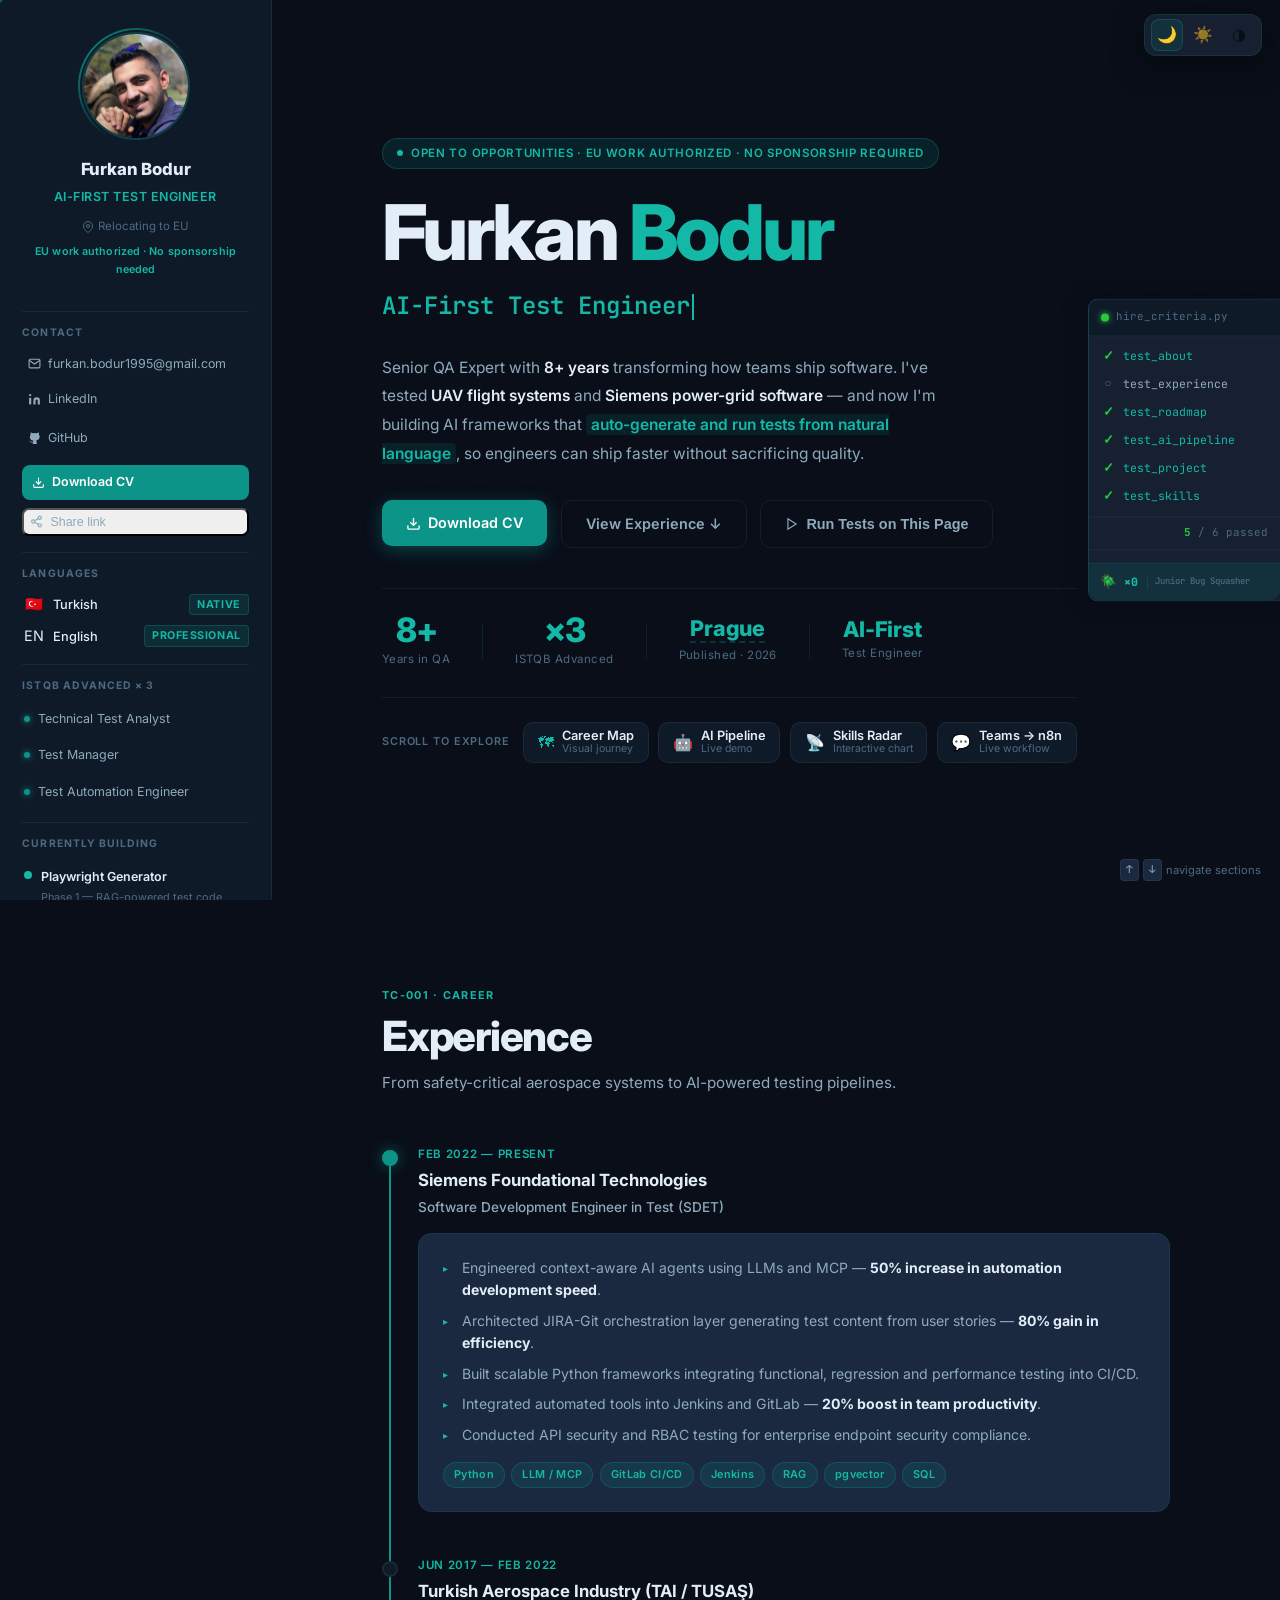
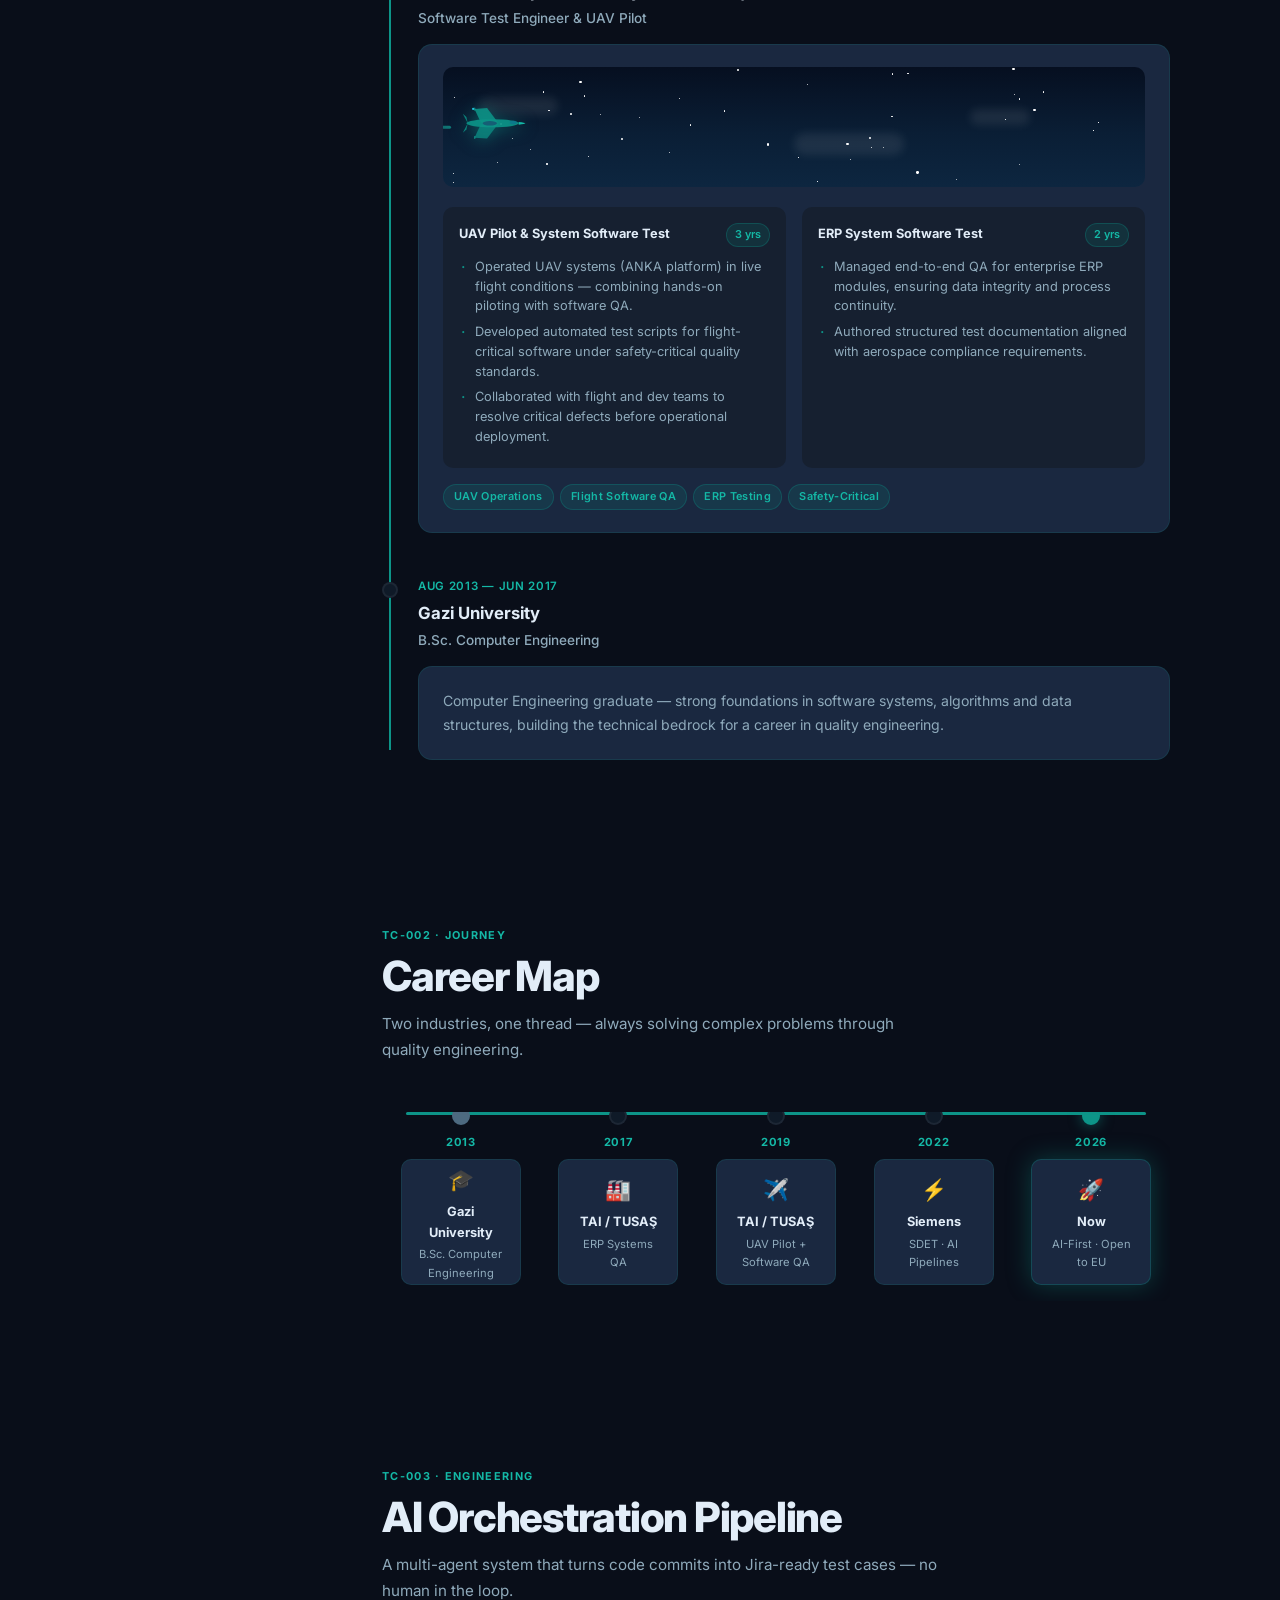
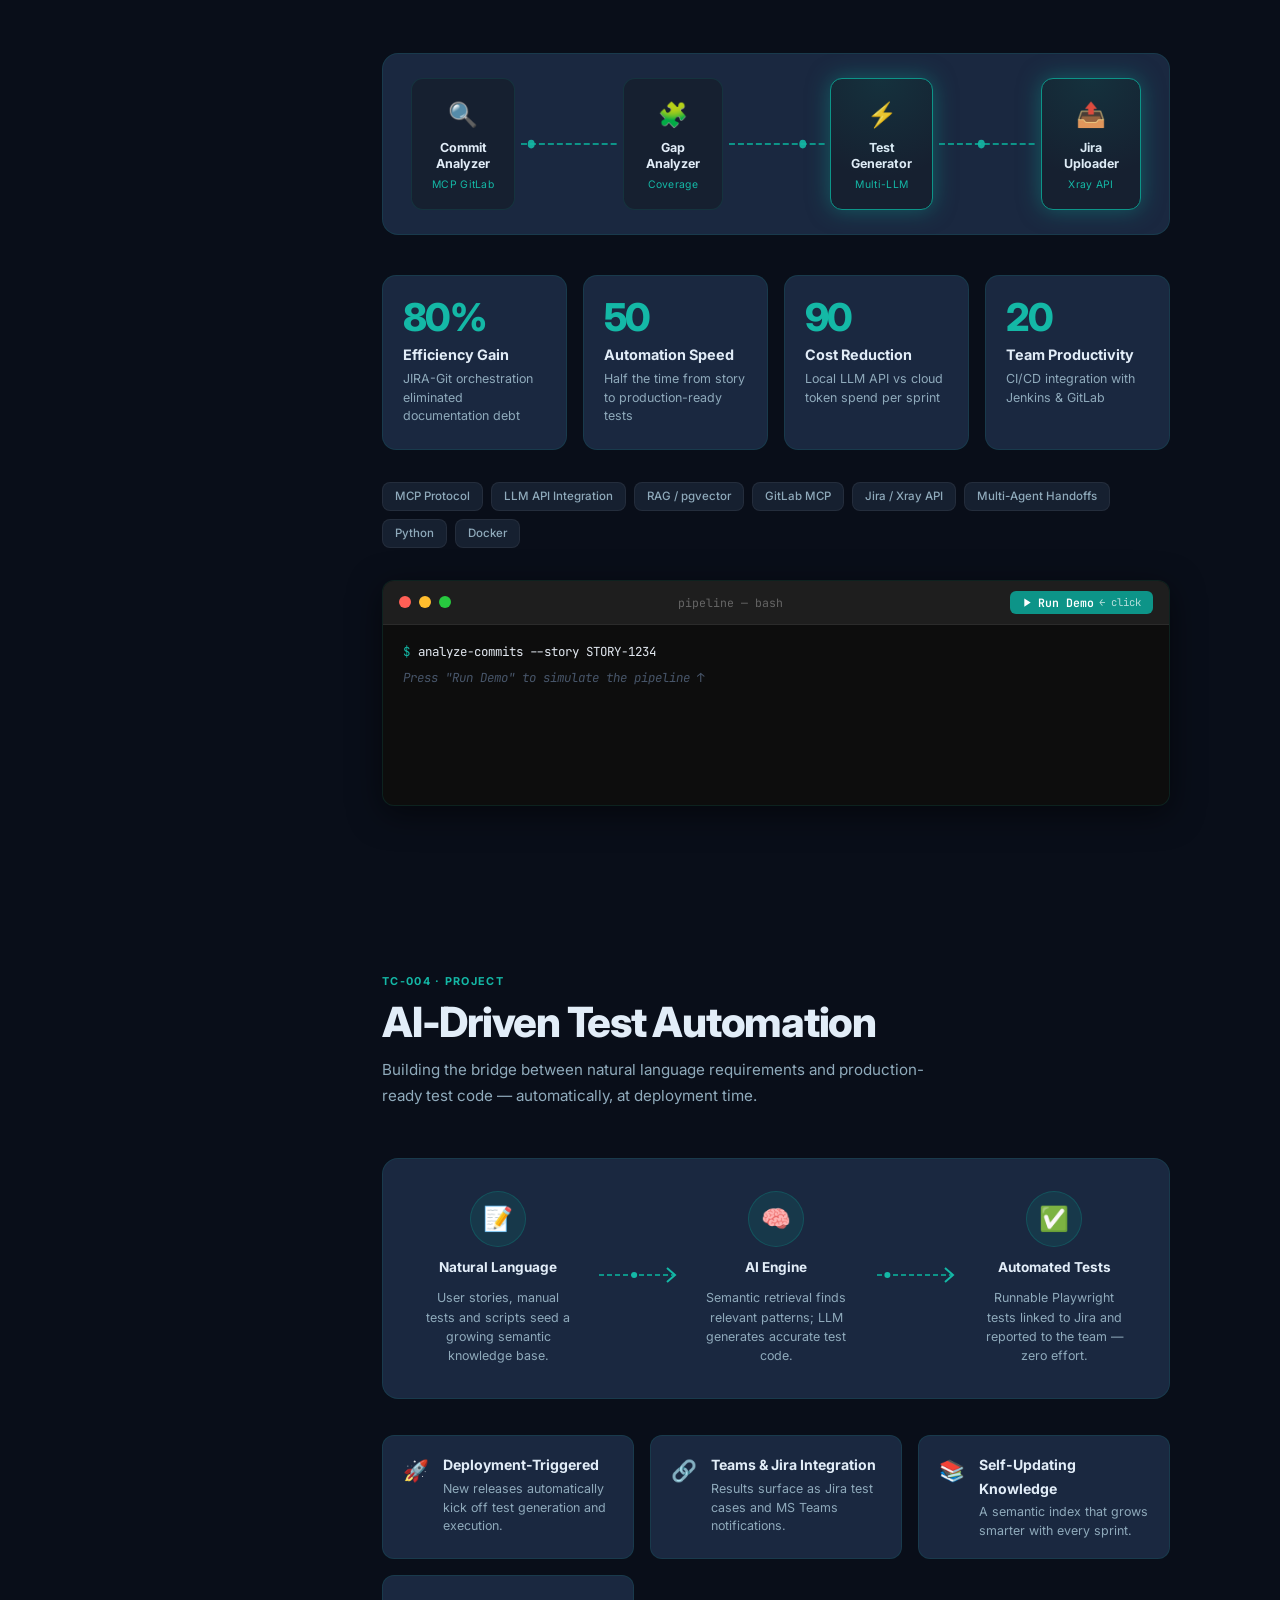
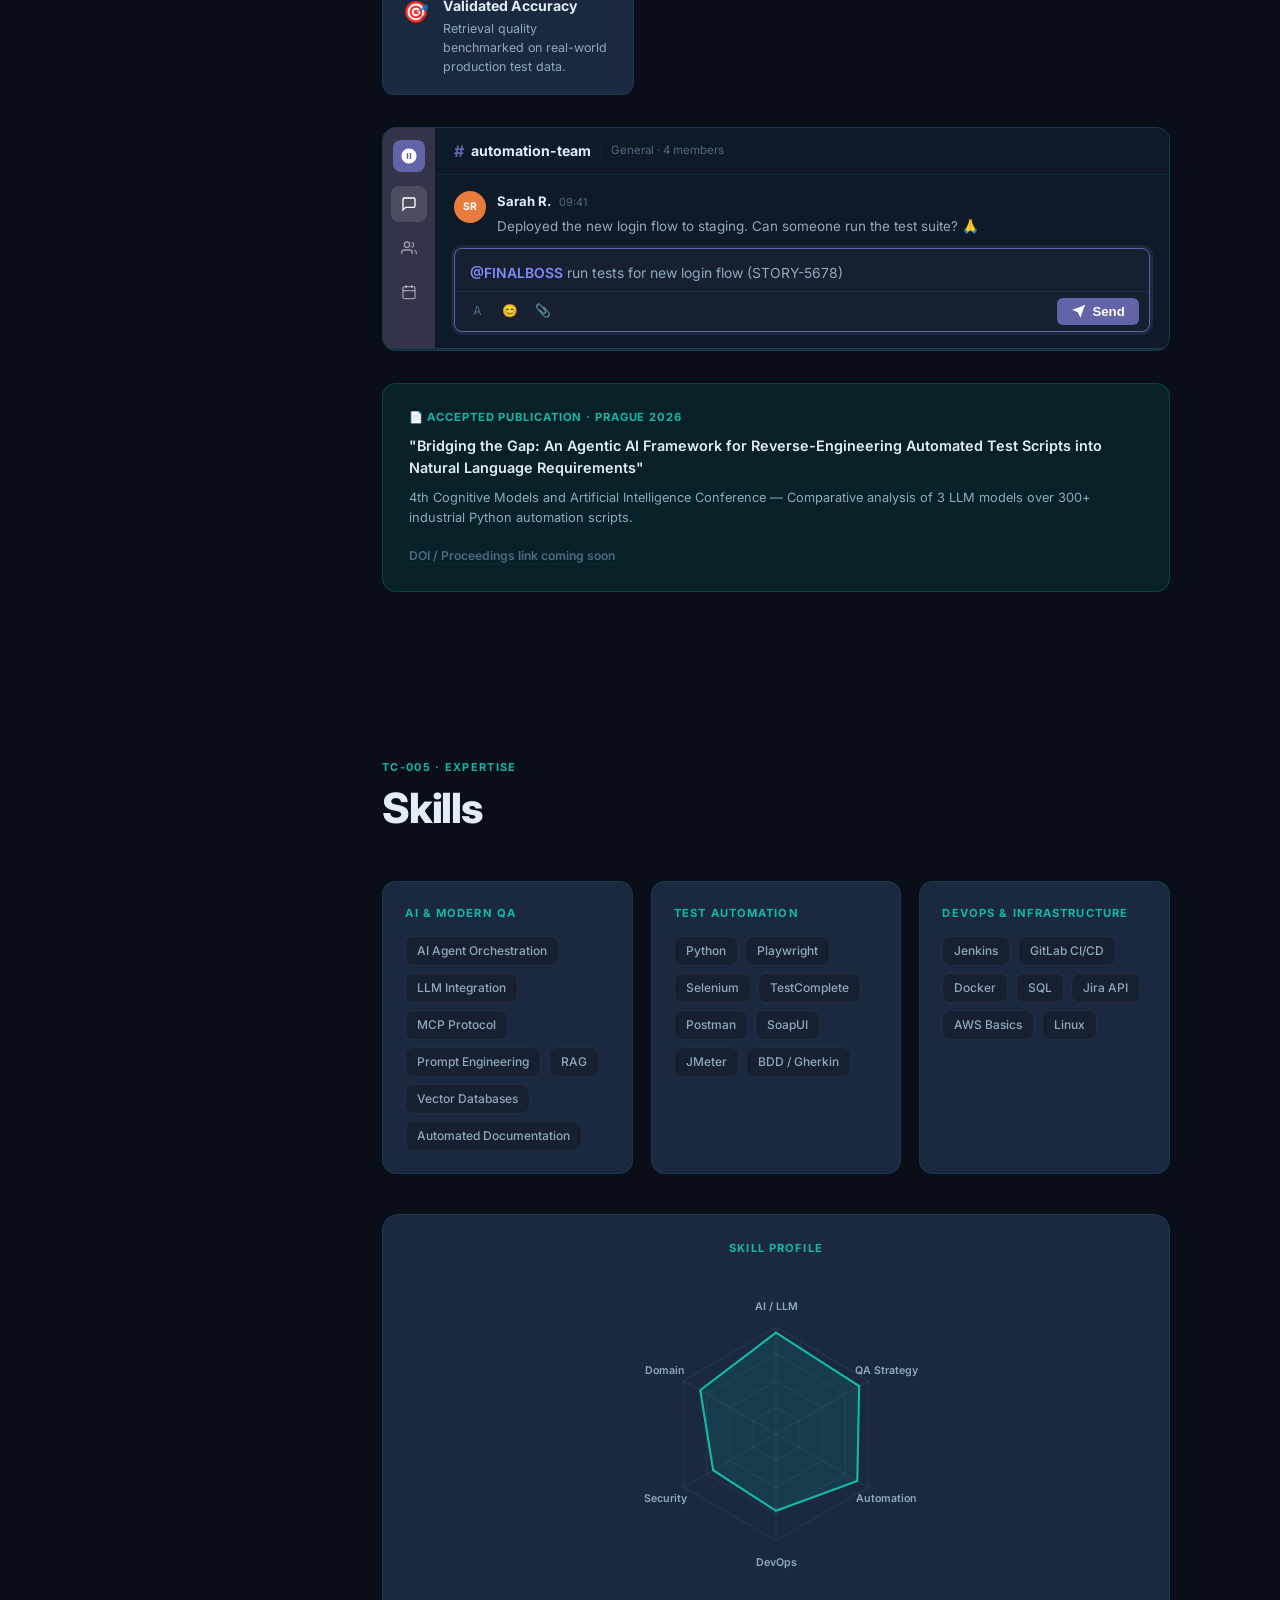
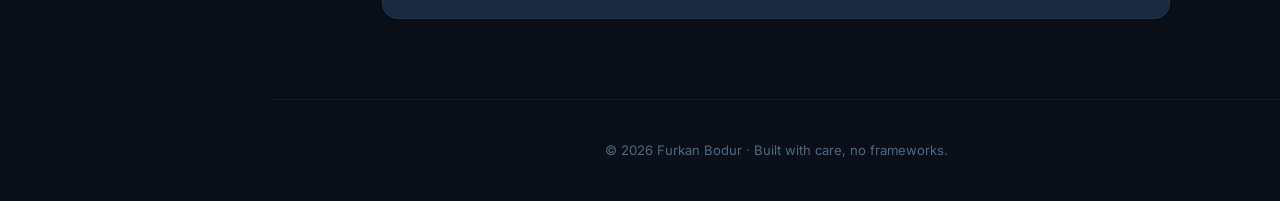
==== commit 778e74e3: "Slower bug spawn (15s), fix double-s in email, remove sidebar/mobile theme toggle duplicates" ====
--- a/index.html
+++ b/index.html
@@ -37,7 +37,6 @@
       <span></span><span></span><span></span>
     </button>
     <span class="mobile-logo">FB</span>
-    <button class="theme-btn-mobile" id="themeToggleMobile" aria-label="Toggle theme">☀️</button>
   </header>
 
   <!-- SIDEBAR OVERLAY (mobile) -->
@@ -134,10 +133,6 @@
     </nav>
 
     <div class="sb-bottom">
-      <button class="theme-toggle" id="themeToggle">
-        <span class="theme-icon">☀️</span>
-        <span class="theme-label">Light mode</span>
-      </button>
       <button class="qa-mode-btn" id="qaModeBtn" title="Toggle QA Mode">
         <svg width="13" height="13" fill="none" stroke="currentColor" stroke-width="2" viewBox="0 0 24 24"><path d="M9 11l3 3L22 4"/><path d="M21 12v7a2 2 0 0 1-2 2H5a2 2 0 0 1-2-2V5a2 2 0 0 1 2-2h11"/></svg>
         QA Mode
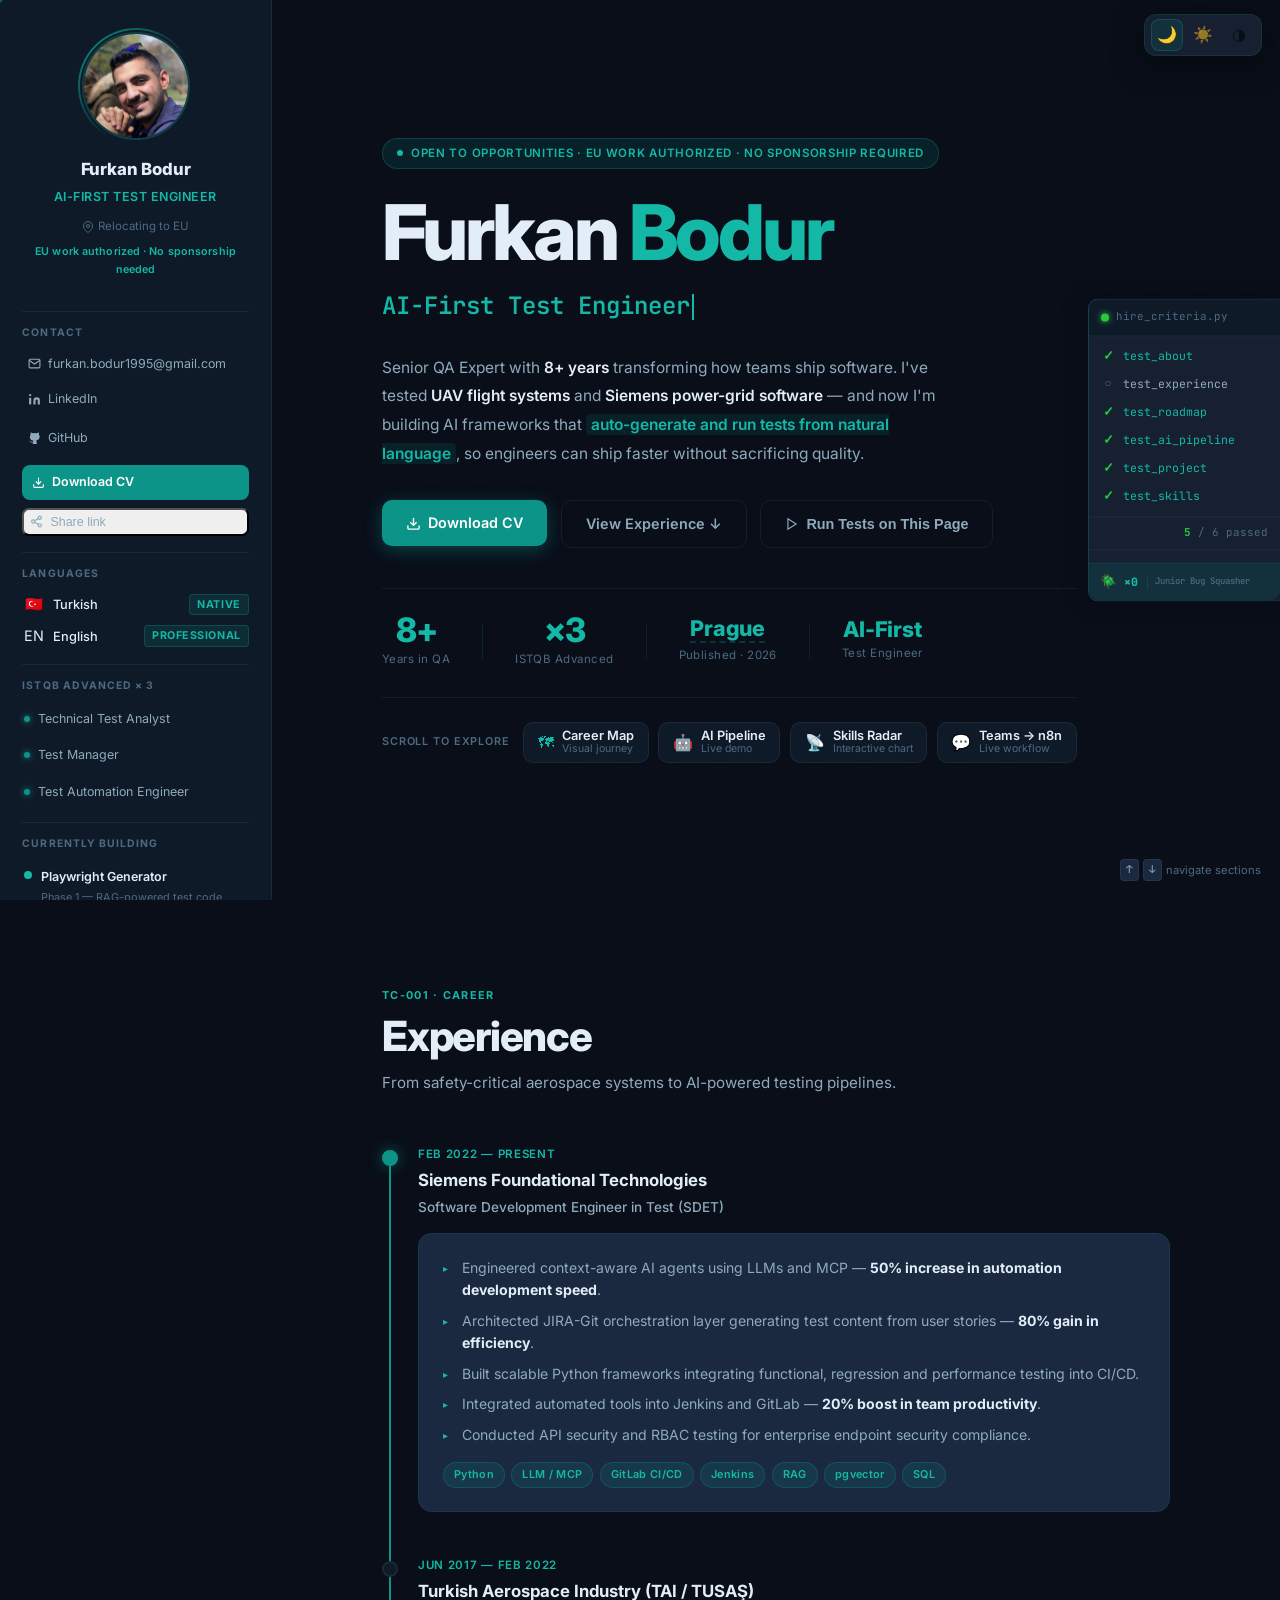
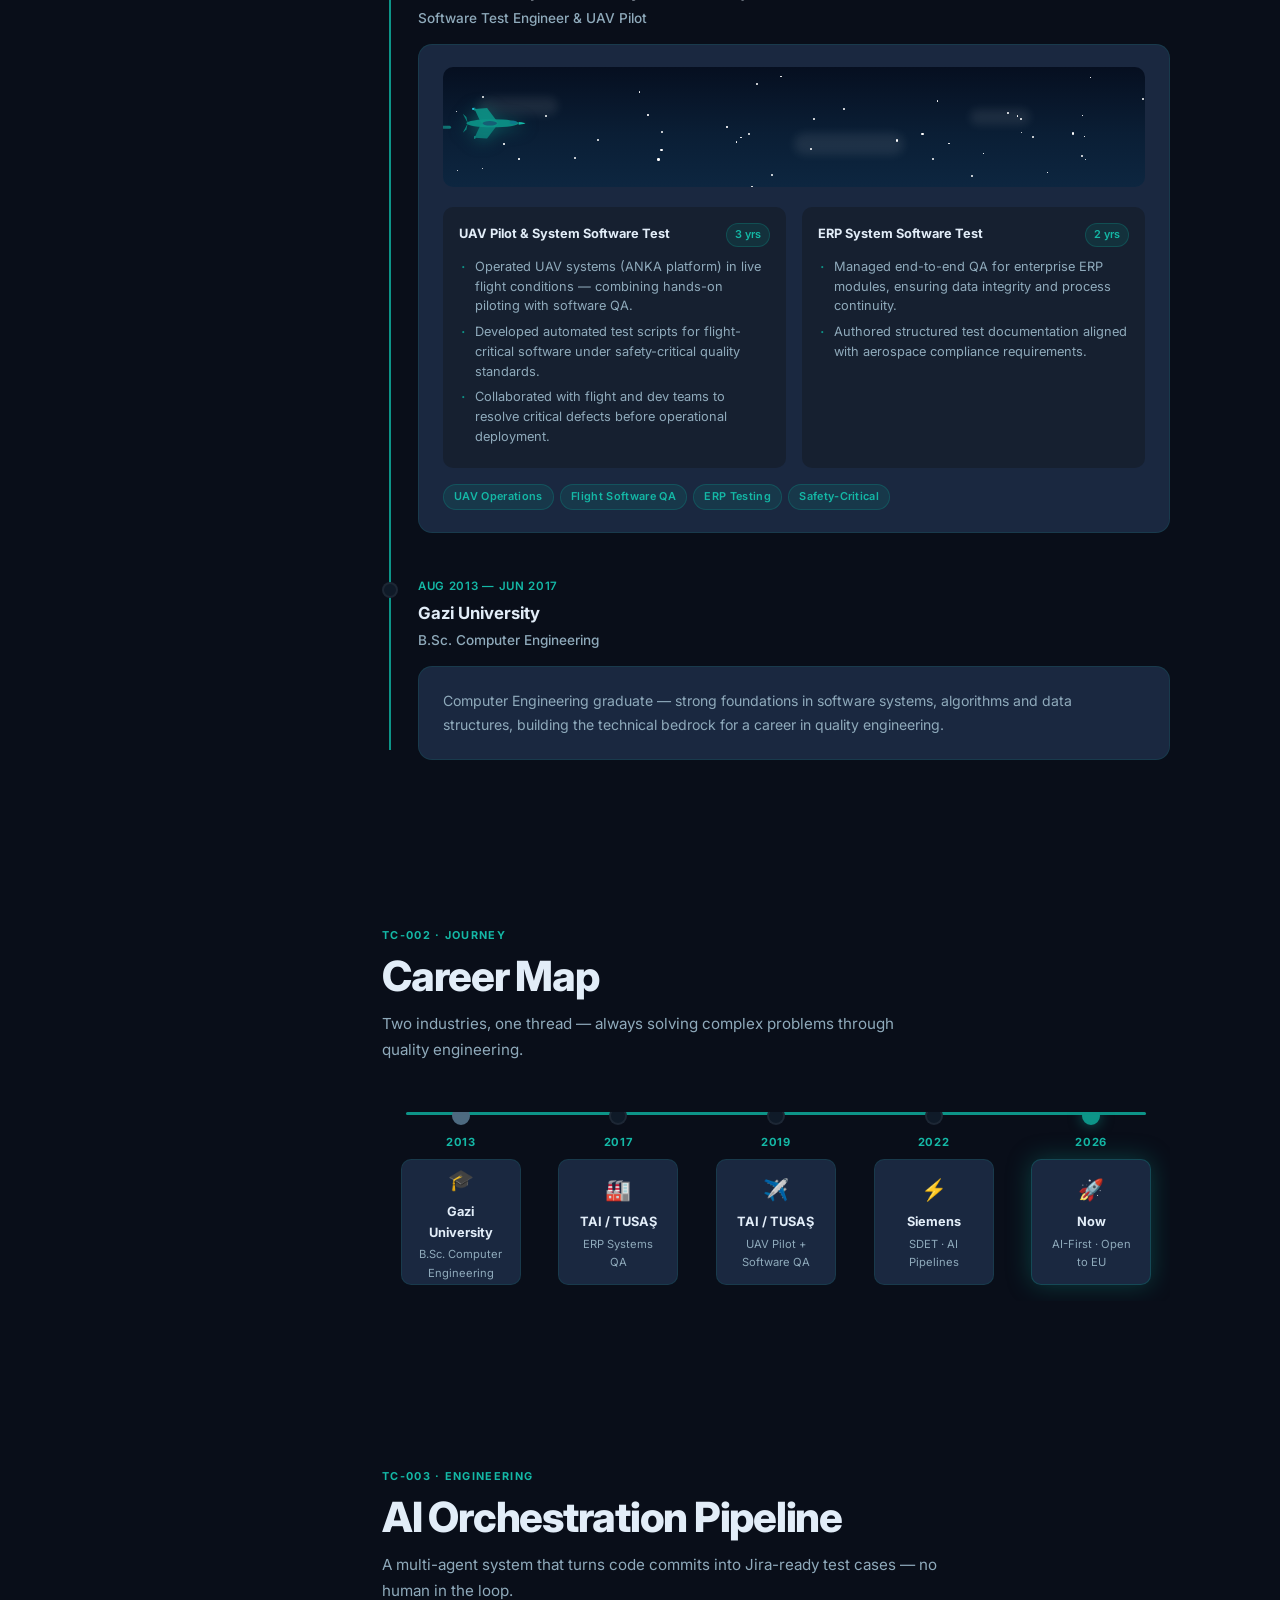
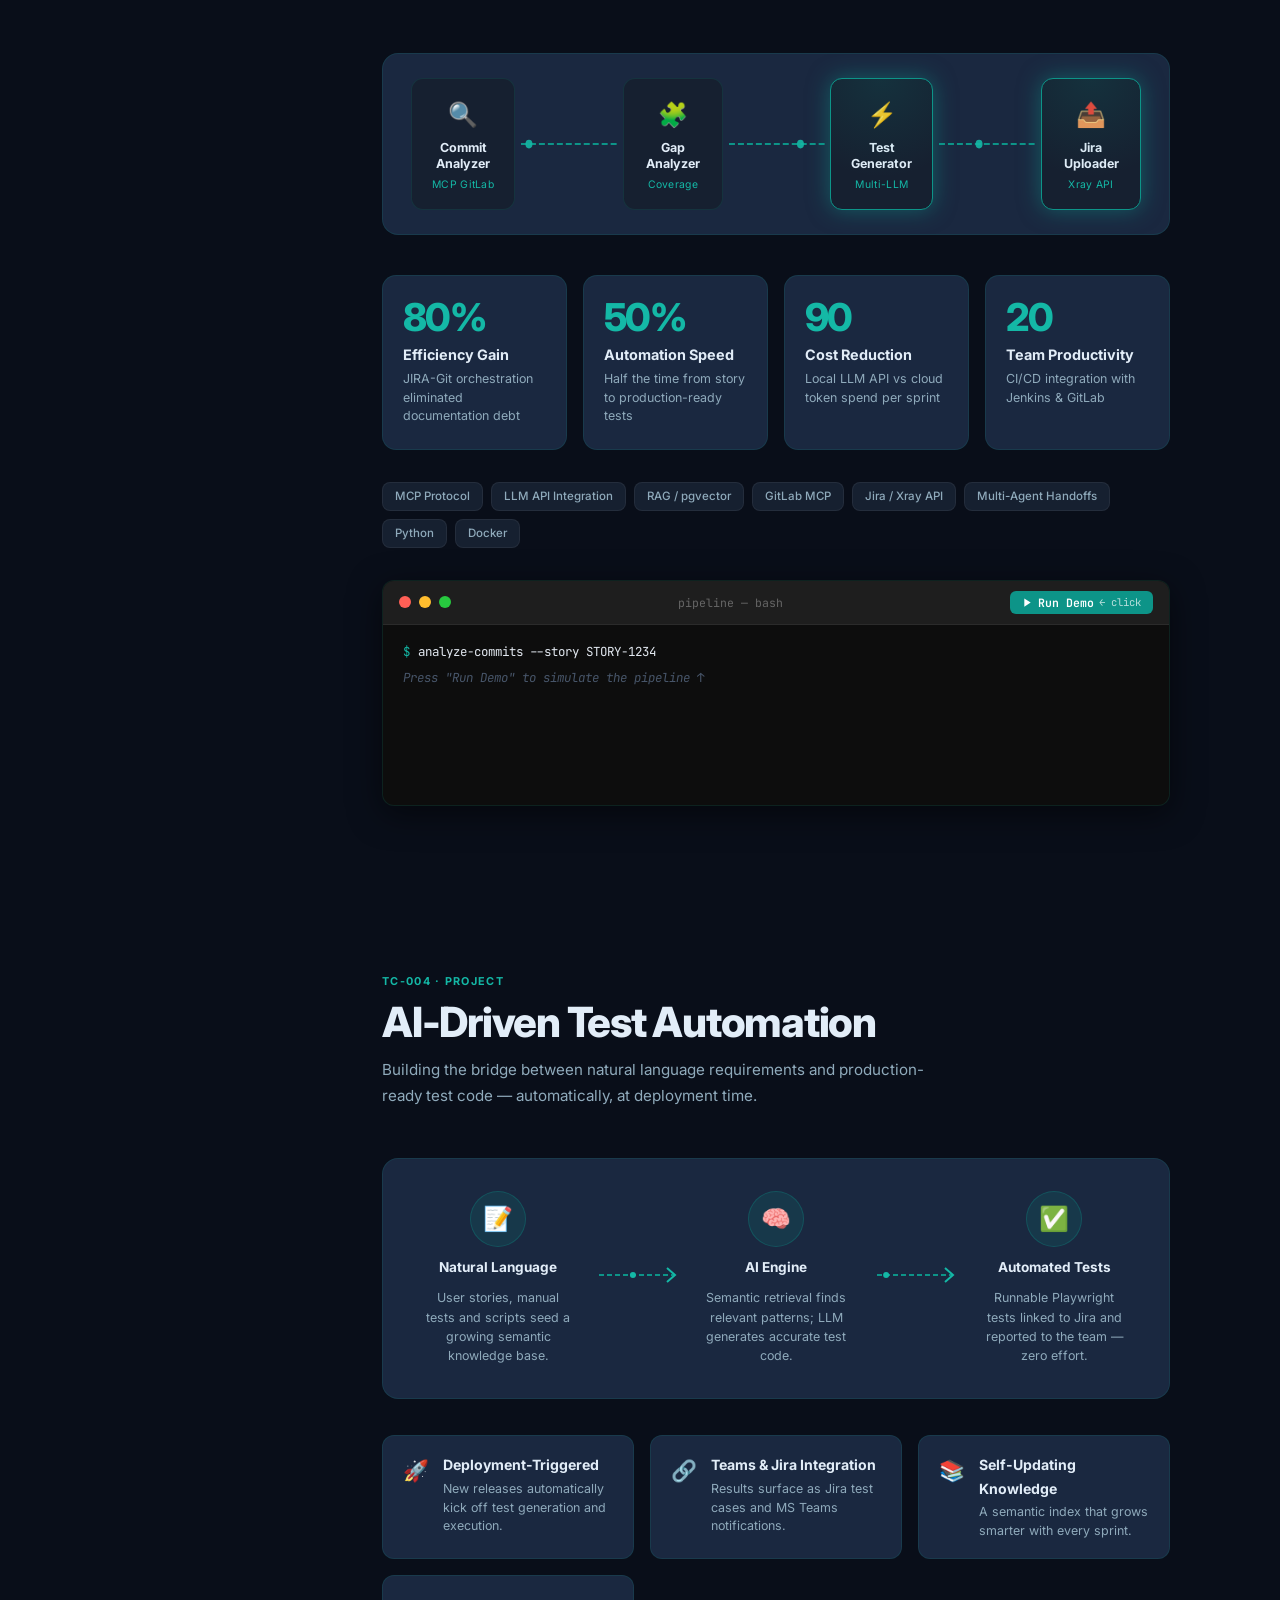
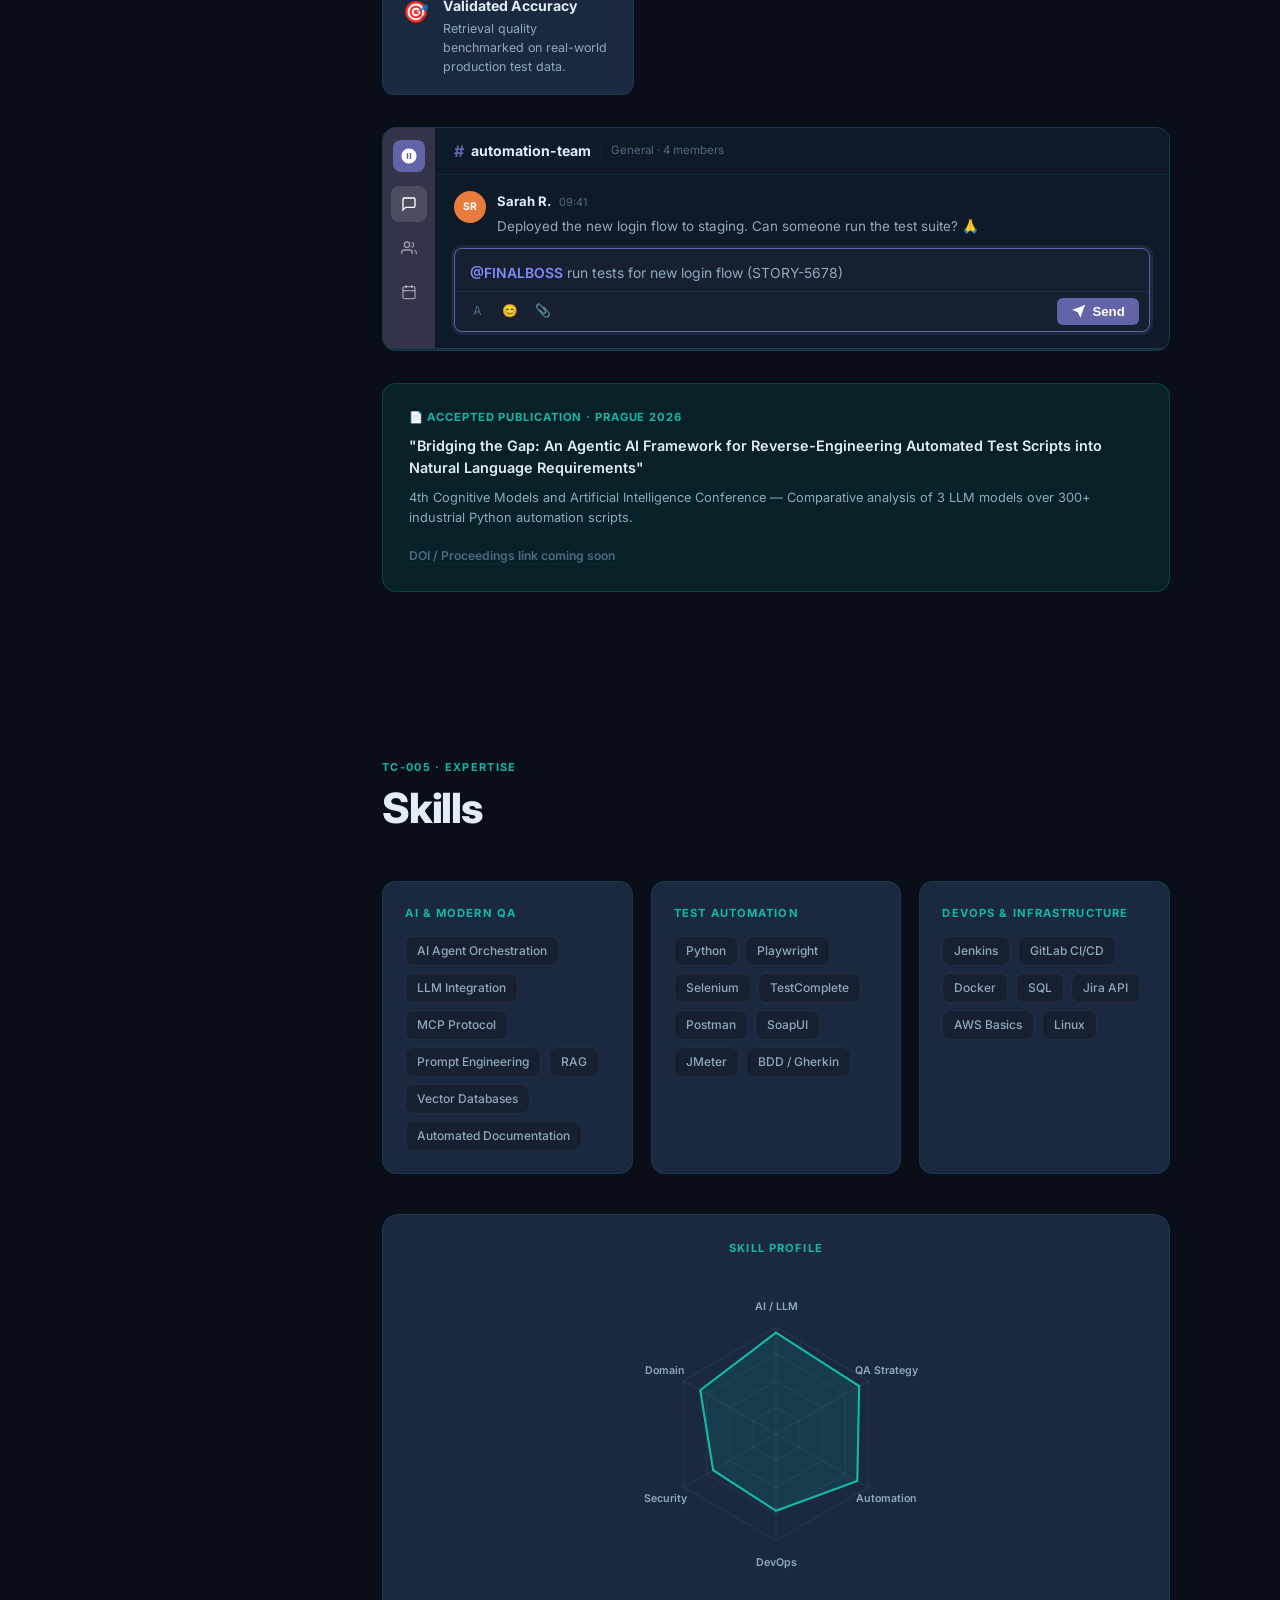
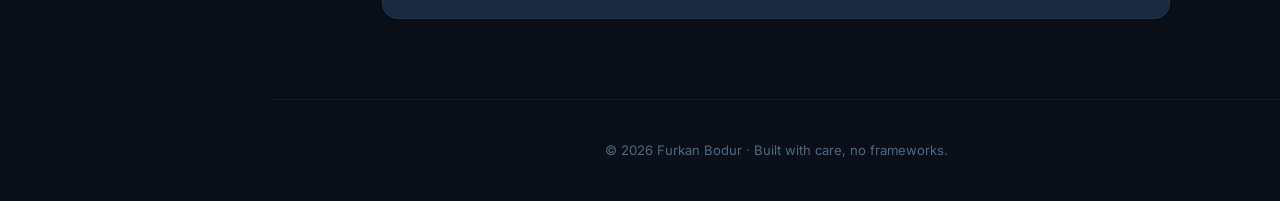
==== commit 28bfac59: "Update CV download path to Resume-Furkan-Bodur.pdf" ====
--- a/index.html
+++ b/index.html
@@ -77,7 +77,7 @@
         <svg width="13" height="13" viewBox="0 0 24 24" fill="currentColor"><path d="M9 19c-5 1.5-5-2.5-7-3m14 6v-3.87a3.37 3.37 0 0 0-.94-2.61c3.14-.35 6.44-1.54 6.44-7A5.44 5.44 0 0 0 20 4.77 5.07 5.07 0 0 0 19.91 1S18.73.65 16 2.48a13.38 13.38 0 0 0-7 0C6.27.65 5.09 1 5.09 1A5.07 5.07 0 0 0 5 4.77a5.44 5.44 0 0 0-1.5 3.78c0 5.42 3.3 6.61 6.44 7A3.37 3.37 0 0 0 9 18.13V22"/></svg>
         GitHub
       </a>
-      <a href="Resume-Furkan-Bodur-EU2.pdf" download="Furkan-Bodur-CV.pdf" class="sb-cv-btn">
+      <a href="Resume-Furkan-Bodur.pdf" download="Resume-Furkan-Bodur.pdf" class="sb-cv-btn">
         <svg width="13" height="13" fill="none" stroke="currentColor" stroke-width="2" viewBox="0 0 24 24"><path d="M21 15v4a2 2 0 0 1-2 2H5a2 2 0 0 1-2-2v-4"/><polyline points="7 10 12 15 17 10"/><line x1="12" y1="15" x2="12" y2="3"/></svg>
         Download CV
       </a>
@@ -171,7 +171,7 @@
         </div>
         <div class="hero-btns" data-reveal data-delay="480">
           <div class="cv-preview-wrap">
-            <a href="Resume-Furkan-Bodur-EU2.pdf" download="Furkan-Bodur-CV.pdf" class="btn-primary" id="cvDownloadBtn">
+            <a href="Resume-Furkan-Bodur.pdf" download="Resume-Furkan-Bodur.pdf" class="btn-primary" id="cvDownloadBtn">
               <svg width="15" height="15" fill="none" stroke="currentColor" stroke-width="2.2" viewBox="0 0 24 24"><path d="M21 15v4a2 2 0 0 1-2 2H5a2 2 0 0 1-2-2v-4"/><polyline points="7 10 12 15 17 10"/><line x1="12" y1="15" x2="12" y2="3"/></svg>
               Download CV
             </a>
@@ -181,7 +181,7 @@
                   <span class="cv-preview-dot" style="background:#ff5f56"></span>
                   <span class="cv-preview-dot" style="background:#ffbd2e"></span>
                   <span class="cv-preview-dot" style="background:#27c93f"></span>
-                  <span class="cv-preview-title">Furkan-Bodur-CV.pdf</span>
+                  <span class="cv-preview-title">Resume-Furkan-Bodur.pdf</span>
                 </div>
                 <div class="cv-preview-body">
                   <div class="cv-preview-name">Furkan Bodur</div>
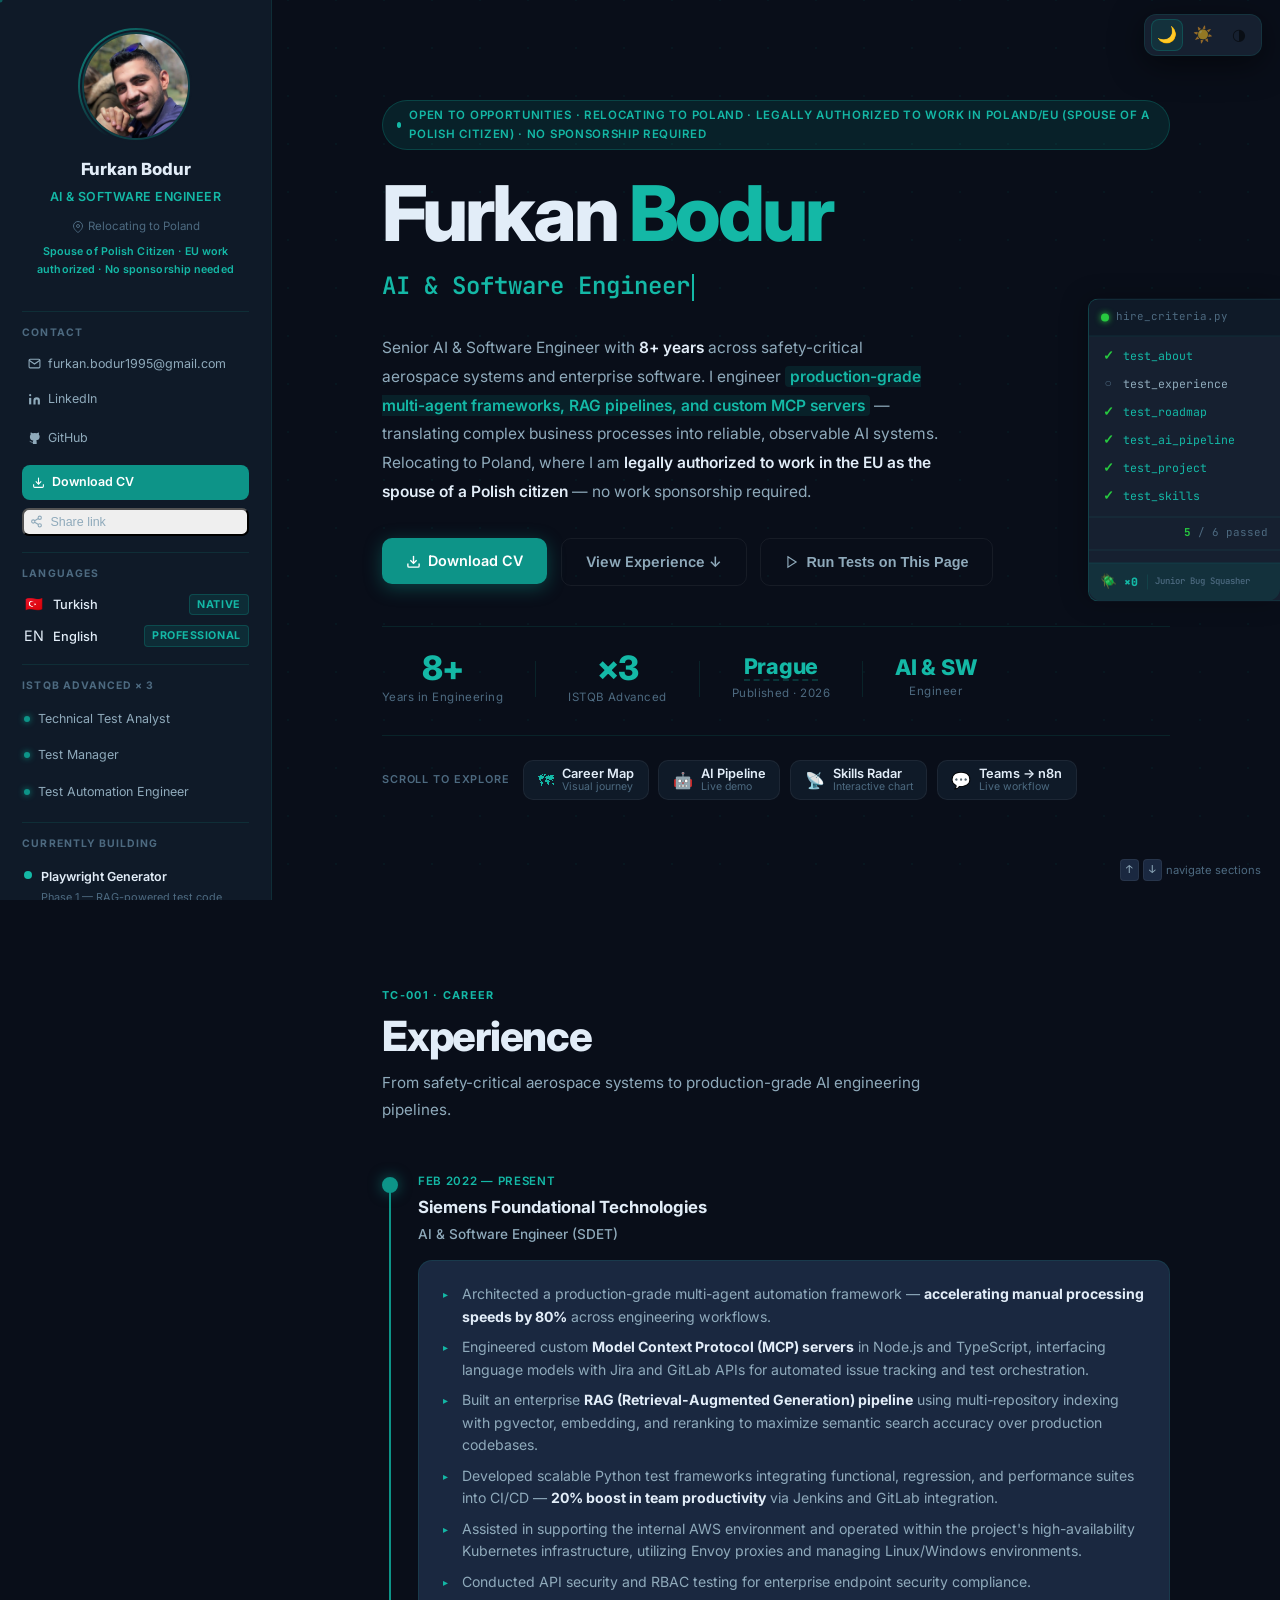
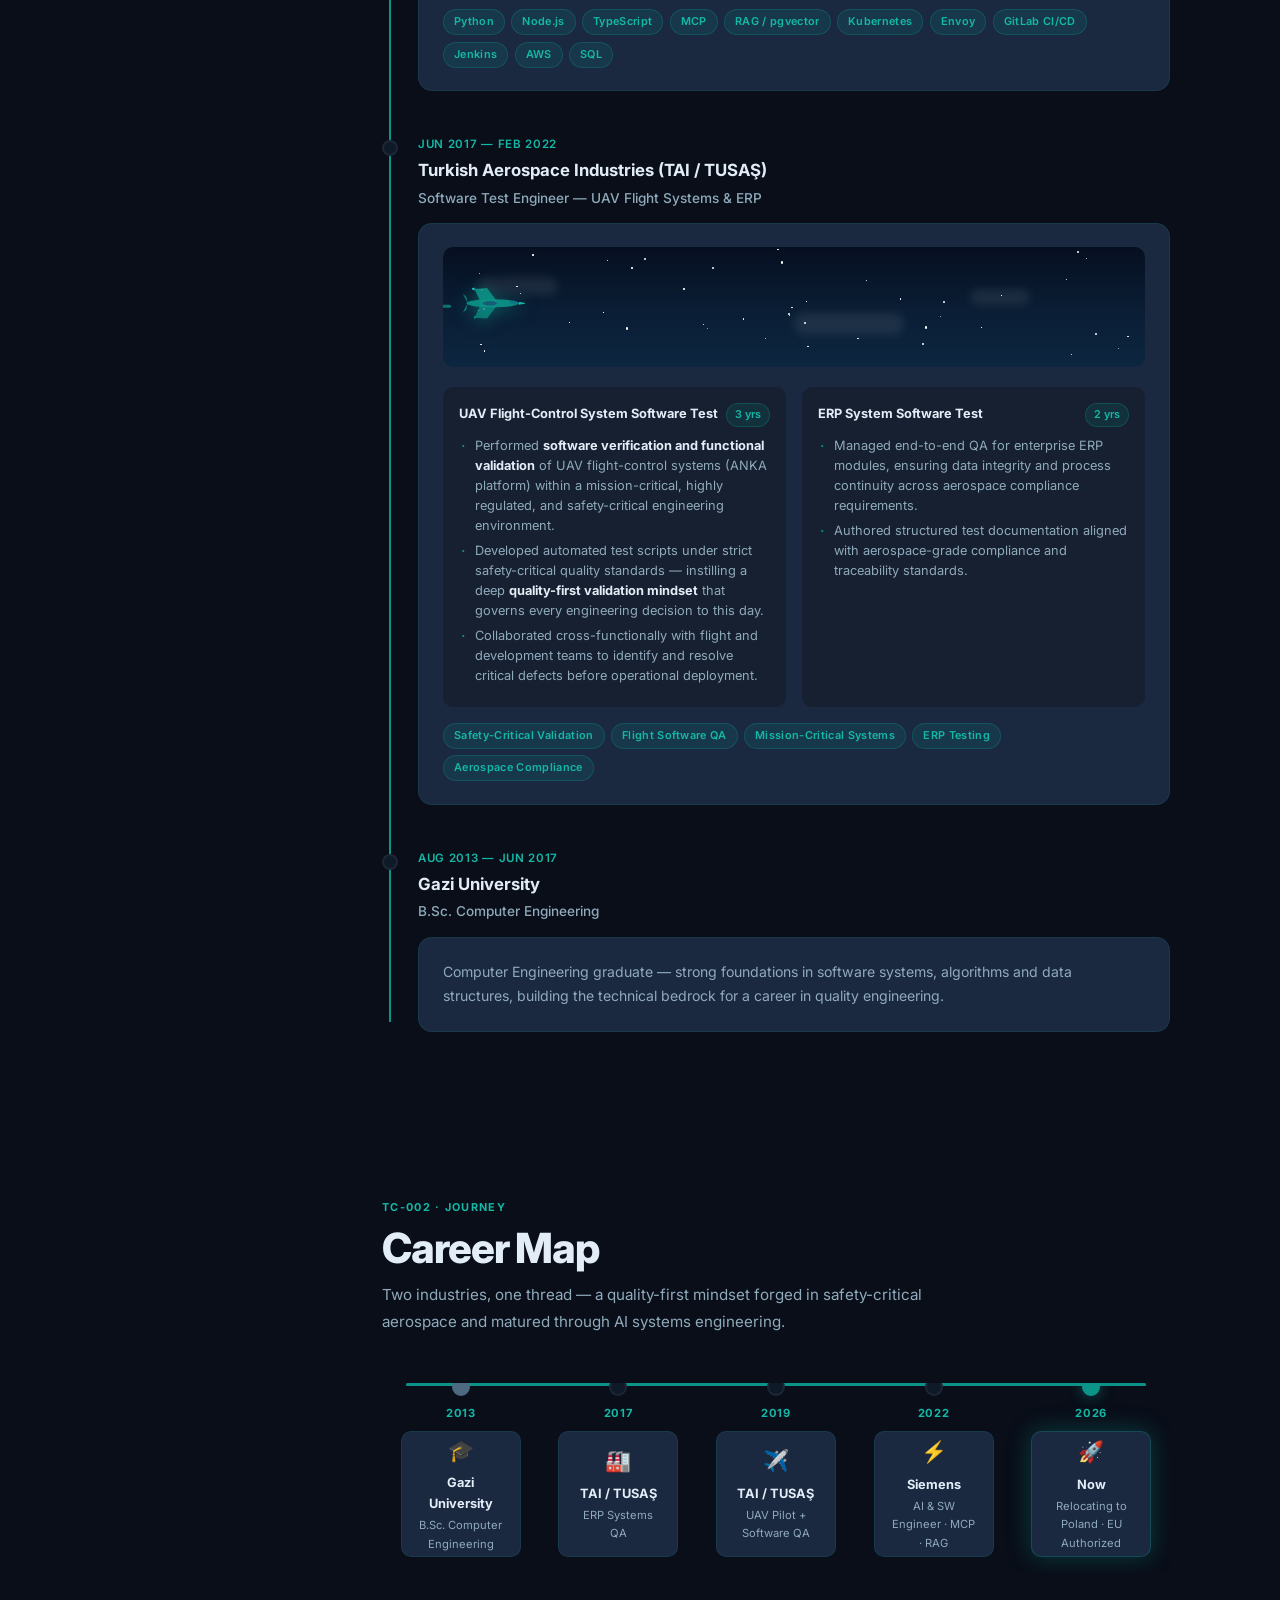
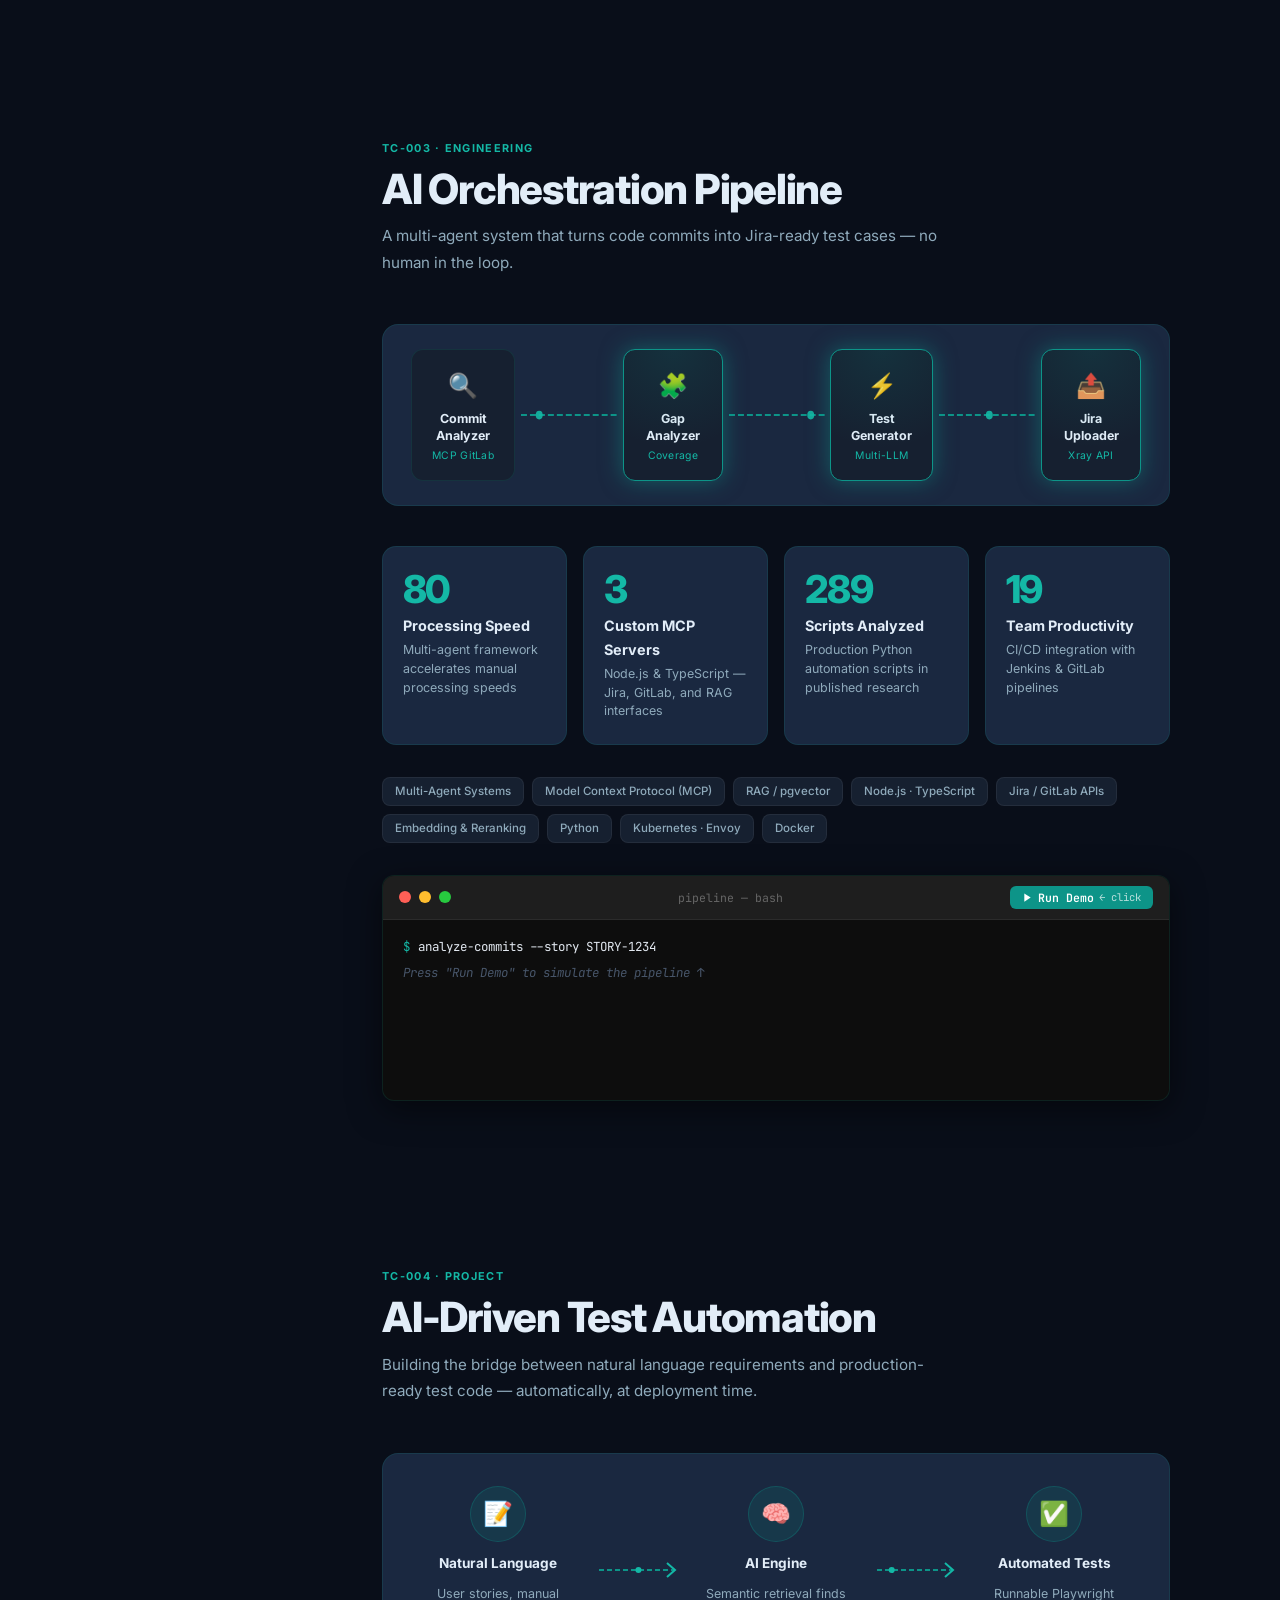
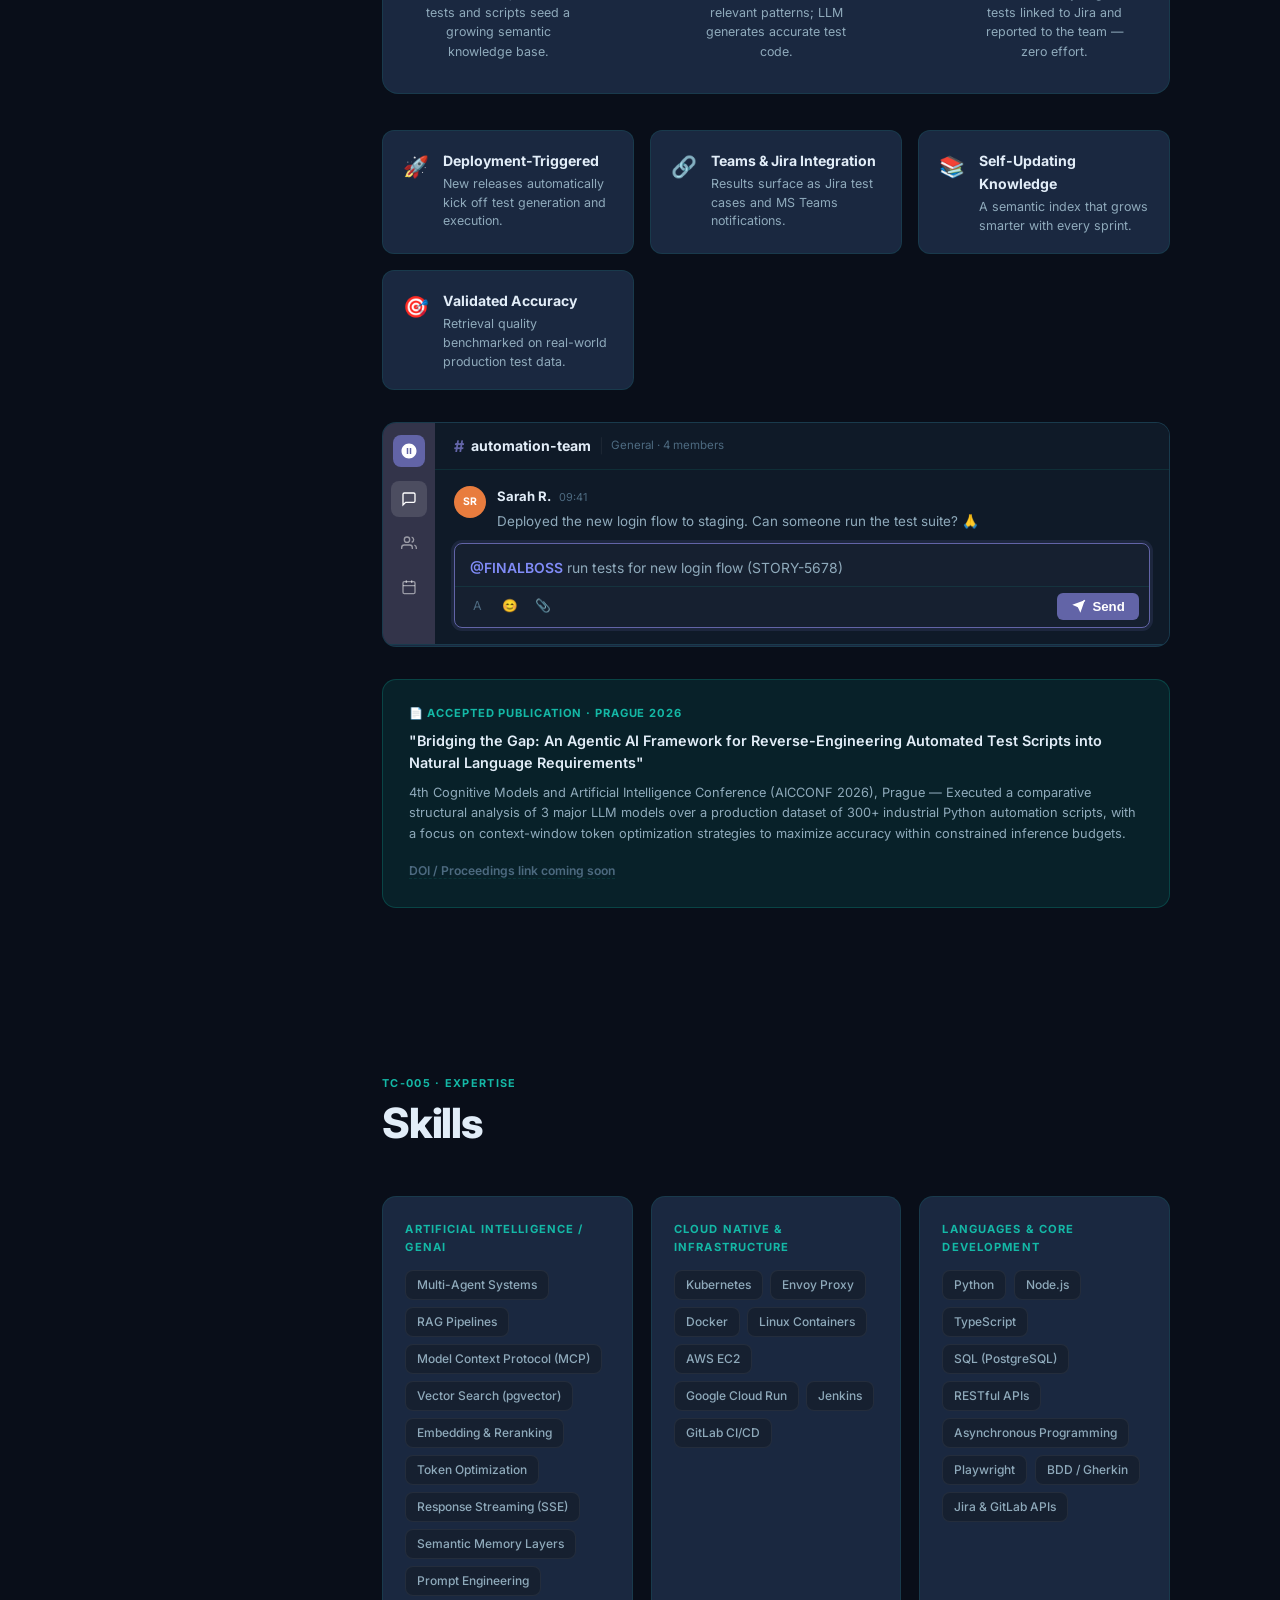
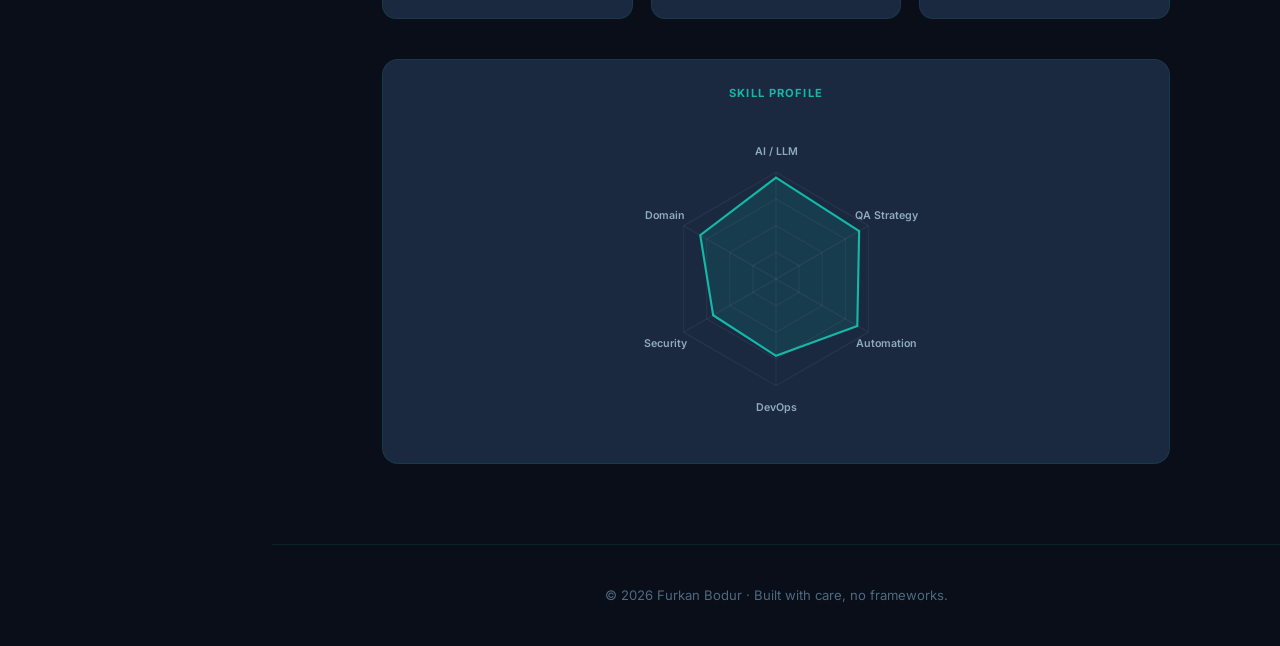
==== commit ddd8e5f1: "Update sidebar/theme, bug spawn tuning, email fix, PDF path" ====
--- a/index.html
+++ b/index.html
@@ -3,16 +3,16 @@
 <head>
   <meta charset="UTF-8" />
   <meta name="viewport" content="width=device-width, initial-scale=1.0" />
-  <title>Furkan Bodur — AI-First Test Engineer</title>
-  <meta name="description" content="Senior QA Expert &amp; AI-First Test Engineer with 8+ years in aerospace and enterprise software. ISTQB Advanced ×3, LLM test automation, Playwright, RAG pipelines. EU work authorized." />
+  <title>Furkan Bodur — AI &amp; Software Engineer</title>
+  <meta name="description" content="Senior AI &amp; Software Engineer with 8+ years in aerospace and enterprise software. Multi-agent systems, RAG pipelines, MCP servers, pgvector. Relocating to Poland — EU work authorized, no sponsorship required." />
   <meta property="og:type" content="website" />
-  <meta property="og:title" content="Furkan Bodur — AI-First Test Engineer" />
-  <meta property="og:description" content="8+ years QA · Triple ISTQB Advanced · AI-driven test automation · EU work authorized, no sponsorship needed." />
+  <meta property="og:title" content="Furkan Bodur — AI &amp; Software Engineer" />
+  <meta property="og:description" content="8+ years · Multi-Agent Systems · RAG Pipelines · MCP Protocol · Relocating to Poland · EU work authorized, no sponsorship needed." />
   <meta property="og:url" content="https://furkanbodur1995.github.io" />
   <meta property="og:image" content="https://furkanbodur1995.github.io/welcome.jpg" />
   <meta name="twitter:card" content="summary_large_image" />
-  <meta name="twitter:title" content="Furkan Bodur — AI-First Test Engineer" />
-  <meta name="twitter:description" content="8+ years QA · Triple ISTQB Advanced · AI-driven test automation · EU work authorized." />
+  <meta name="twitter:title" content="Furkan Bodur — AI &amp; Software Engineer" />
+  <meta name="twitter:description" content="8+ years · Multi-Agent Systems · RAG Pipelines · MCP Protocol · Relocating to Poland · EU work authorized." />
   <meta name="twitter:image" content="https://furkanbodur1995.github.io/welcome.jpg" />
   <link rel="icon" href="data:image/svg+xml,<svg xmlns='http://www.w3.org/2000/svg' viewBox='0 0 100 100'><defs><linearGradient id='g' x1='0' y1='0' x2='1' y2='1'><stop offset='0' stop-color='%2314b8a6'/><stop offset='1' stop-color='%230d9488'/></linearGradient></defs><rect width='100' height='100' rx='22' fill='url(%23g)'/><text x='50' y='67' font-size='46' font-family='system-ui,sans-serif' font-weight='900' fill='white' text-anchor='middle' letter-spacing='-2'>FB</text></svg>" />
   <link rel="preconnect" href="https://fonts.googleapis.com" />
@@ -51,12 +51,12 @@
         <div class="sb-avatar-ring"></div>
       </div>
       <div class="sb-name">Furkan Bodur</div>
-      <div class="sb-role">AI-First Test Engineer</div>
+      <div class="sb-role">AI &amp; Software Engineer</div>
       <div class="sb-location">
         <svg width="12" height="12" fill="none" stroke="currentColor" stroke-width="2" viewBox="0 0 24 24"><path d="M21 10c0 7-9 13-9 13s-9-6-9-13a9 9 0 0 1 18 0z"/><circle cx="12" cy="10" r="3"/></svg>
-        Relocating to EU
-      </div>
-      <div class="sb-visa-note">EU work authorized · No sponsorship needed</div>
+        Relocating to Poland
+      </div>
+      <div class="sb-visa-note">Spouse of Polish Citizen · EU work authorized · No sponsorship needed</div>
     </div>
 
     <div class="sb-divider"></div>
@@ -148,7 +148,7 @@
       <img src="welcome.jpg" alt="Furkan Bodur" class="mob-avatar-img" />
       <div class="mob-prof-info">
         <div class="mob-prof-name">Furkan Bodur</div>
-        <div class="mob-prof-role">AI-First Test Engineer</div>
+        <div class="mob-prof-role">AI &amp; Software Engineer</div>
       </div>
     </div>
 
@@ -158,7 +158,7 @@
       <div class="hero-inner">
         <div class="hero-tag" data-reveal>
           <span class="tag-pulse"></span>
-          Open to opportunities · EU Work Authorized · No Sponsorship Required
+          Open to opportunities · Relocating to Poland · Legally authorized to work in Poland/EU (Spouse of a Polish Citizen) · No sponsorship required
         </div>
         <h1 class="hero-name" data-reveal data-delay="120">
           Furkan <span class="teal-text">Bodur</span>
@@ -167,7 +167,7 @@
           <span id="typeText"></span><span class="cursor"></span>
         </div>
         <div class="hero-desc" data-reveal data-delay="360">
-          <p>Senior QA Expert with <em class="hd-em">8+ years</em> transforming how teams ship software. I've tested <em class="hd-em">UAV flight systems</em> and <em class="hd-em">Siemens power-grid software</em> — and now I'm building AI frameworks that <em class="hd-hi">auto-generate and run tests from natural language</em>, so engineers can ship faster without sacrificing quality.</p>
+          <p>Senior AI &amp; Software Engineer with <em class="hd-em">8+ years</em> across safety-critical aerospace systems and enterprise software. I engineer <em class="hd-hi">production-grade multi-agent frameworks, RAG pipelines, and custom MCP servers</em> — translating complex business processes into reliable, observable AI systems. Relocating to Poland, where I am <em class="hd-em">legally authorized to work in the EU as the spouse of a Polish citizen</em> — no work sponsorship required.</p>
         </div>
         <div class="hero-btns" data-reveal data-delay="480">
           <div class="cv-preview-wrap">
@@ -185,7 +185,7 @@
                 </div>
                 <div class="cv-preview-body">
                   <div class="cv-preview-name">Furkan Bodur</div>
-                  <div class="cv-preview-role">AI-First Test Engineer</div>
+                  <div class="cv-preview-role">AI &amp; Software Engineer</div>
                   <div class="cv-preview-divider"></div>
                   <div class="cv-preview-line cv-line-long"></div>
                   <div class="cv-preview-line cv-line-medium"></div>
@@ -209,7 +209,7 @@
         <div class="hero-metrics" data-reveal data-delay="600">
           <div class="hm-item">
             <div class="hm-num" data-count="8" data-suffix="+">0</div>
-            <div class="hm-label">Years in QA</div>
+            <div class="hm-label">Years in Engineering</div>
           </div>
           <div class="hm-sep"></div>
           <div class="hm-item">
@@ -223,8 +223,8 @@
           </div>
           <div class="hm-sep"></div>
           <div class="hm-item">
-            <div class="hm-num no-count hm-text">AI-First</div>
-            <div class="hm-label">Test Engineer</div>
+            <div class="hm-num no-count hm-text">AI &amp; SW</div>
+            <div class="hm-label">Engineer</div>
           </div>
         </div>
 
@@ -257,7 +257,7 @@
       <div class="section-head" data-reveal>
         <span class="s-tag">TC-001 · Career</span>
         <h2 class="s-title">Experience</h2>
-        <p class="s-sub">From safety-critical aerospace systems to AI-powered testing pipelines.</p>
+        <p class="s-sub">From safety-critical aerospace systems to production-grade AI engineering pipelines.</p>
       </div>
 
       <div class="timeline" id="timeline">
@@ -269,17 +269,18 @@
           <div class="tl-content">
             <div class="tl-period">Feb 2022 — Present</div>
             <div class="tl-org">Siemens Foundational Technologies</div>
-            <div class="tl-role">Software Development Engineer in Test (SDET)</div>
+            <div class="tl-role">AI &amp; Software Engineer (SDET)</div>
             <div class="tl-card">
               <ul>
-                <li>Engineered context-aware AI agents using LLMs and MCP — <strong>50% increase in automation development speed</strong>.</li>
-                <li>Architected JIRA-Git orchestration layer generating test content from user stories — <strong>80% gain in efficiency</strong>.</li>
-                <li>Built scalable Python frameworks integrating functional, regression and performance testing into CI/CD.</li>
-                <li>Integrated automated tools into Jenkins and GitLab — <strong>20% boost in team productivity</strong>.</li>
+                <li>Architected a production-grade multi-agent automation framework — <strong>accelerating manual processing speeds by 80%</strong> across engineering workflows.</li>
+                <li>Engineered custom <strong>Model Context Protocol (MCP) servers</strong> in Node.js and TypeScript, interfacing language models with Jira and GitLab APIs for automated issue tracking and test orchestration.</li>
+                <li>Built an enterprise <strong>RAG (Retrieval-Augmented Generation) pipeline</strong> using multi-repository indexing with pgvector, embedding, and reranking to maximize semantic search accuracy over production codebases.</li>
+                <li>Developed scalable Python test frameworks integrating functional, regression, and performance suites into CI/CD — <strong>20% boost in team productivity</strong> via Jenkins and GitLab integration.</li>
+                <li>Assisted in supporting the internal AWS environment and operated within the project's high-availability Kubernetes infrastructure, utilizing Envoy proxies and managing Linux/Windows environments.</li>
                 <li>Conducted API security and RBAC testing for enterprise endpoint security compliance.</li>
               </ul>
               <div class="tl-chips">
-                <span>Python</span><span>LLM / MCP</span><span>GitLab CI/CD</span><span>Jenkins</span><span>RAG</span><span>pgvector</span><span>SQL</span>
+                <span>Python</span><span>Node.js</span><span>TypeScript</span><span>MCP</span><span>RAG / pgvector</span><span>Kubernetes</span><span>Envoy</span><span>GitLab CI/CD</span><span>Jenkins</span><span>AWS</span><span>SQL</span>
               </div>
             </div>
           </div>
@@ -290,8 +291,8 @@
           <div class="tl-dot"></div>
           <div class="tl-content">
             <div class="tl-period">Jun 2017 — Feb 2022</div>
-            <div class="tl-org">Turkish Aerospace Industry (TAI / TUSAŞ)</div>
-            <div class="tl-role">Software Test Engineer &amp; UAV Pilot</div>
+            <div class="tl-org">Turkish Aerospace Industries (TAI / TUSAŞ)</div>
+            <div class="tl-role">Software Test Engineer — UAV Flight Systems &amp; ERP</div>
             <div class="tl-card">
               <!-- UAV SKY ANIMATION -->
               <div class="uav-scene" id="uavScene">
@@ -321,23 +322,23 @@
               <!-- SPLIT ROLES -->
               <div class="tai-blocks">
                 <div class="tai-block">
-                  <div class="tai-block-head">UAV Pilot &amp; System Software Test <span class="tai-dur">3 yrs</span></div>
+                  <div class="tai-block-head">UAV Flight-Control System Software Test <span class="tai-dur">3 yrs</span></div>
                   <ul>
-                    <li>Operated UAV systems (ANKA platform) in live flight conditions — combining hands-on piloting with software QA.</li>
-                    <li>Developed automated test scripts for flight-critical software under safety-critical quality standards.</li>
-                    <li>Collaborated with flight and dev teams to resolve critical defects before operational deployment.</li>
+                    <li>Performed <strong>software verification and functional validation</strong> of UAV flight-control systems (ANKA platform) within a mission-critical, highly regulated, and safety-critical engineering environment.</li>
+                    <li>Developed automated test scripts under strict safety-critical quality standards — instilling a deep <strong>quality-first validation mindset</strong> that governs every engineering decision to this day.</li>
+                    <li>Collaborated cross-functionally with flight and development teams to identify and resolve critical defects before operational deployment.</li>
                   </ul>
                 </div>
                 <div class="tai-block">
                   <div class="tai-block-head">ERP System Software Test <span class="tai-dur">2 yrs</span></div>
                   <ul>
-                    <li>Managed end-to-end QA for enterprise ERP modules, ensuring data integrity and process continuity.</li>
-                    <li>Authored structured test documentation aligned with aerospace compliance requirements.</li>
+                    <li>Managed end-to-end QA for enterprise ERP modules, ensuring data integrity and process continuity across aerospace compliance requirements.</li>
+                    <li>Authored structured test documentation aligned with aerospace-grade compliance and traceability standards.</li>
                   </ul>
                 </div>
               </div>
               <div class="tl-chips">
-                <span>UAV Operations</span><span>Flight Software QA</span><span>ERP Testing</span><span>Safety-Critical</span>
+                <span>Safety-Critical Validation</span><span>Flight Software QA</span><span>Mission-Critical Systems</span><span>ERP Testing</span><span>Aerospace Compliance</span>
               </div>
             </div>
           </div>
@@ -364,7 +365,7 @@
       <div class="section-head" data-reveal>
         <span class="s-tag">TC-002 · Journey</span>
         <h2 class="s-title">Career Map</h2>
-        <p class="s-sub">Two industries, one thread — always solving complex problems through quality engineering.</p>
+        <p class="s-sub">Two industries, one thread — a quality-first mindset forged in safety-critical aerospace and matured through AI systems engineering.</p>
       </div>
 
       <div class="career-map" data-reveal>
@@ -412,7 +413,7 @@
             <div class="cm-card">
               <div class="cm-icon">⚡</div>
               <div class="cm-label">Siemens</div>
-              <div class="cm-sublabel">SDET · AI Pipelines</div>
+              <div class="cm-sublabel">AI &amp; SW Engineer · MCP · RAG</div>
             </div>
           </div>
 
@@ -422,7 +423,7 @@
             <div class="cm-card cm-card-now">
               <div class="cm-icon">🚀</div>
               <div class="cm-label">Now</div>
-              <div class="cm-sublabel">AI-First · Open to EU</div>
+              <div class="cm-sublabel">Relocating to Poland · EU Authorized</div>
             </div>
           </div>
 
@@ -502,30 +503,30 @@
       <div class="impact-row">
         <div class="imp-card" data-reveal data-delay="0">
           <div class="imp-num" data-count="80" data-suffix="%">0%</div>
-          <div class="imp-title">Efficiency Gain</div>
-          <div class="imp-sub">JIRA-Git orchestration eliminated documentation debt</div>
+          <div class="imp-title">Processing Speed</div>
+          <div class="imp-sub">Multi-agent framework accelerates manual processing speeds</div>
         </div>
         <div class="imp-card" data-reveal data-delay="100">
-          <div class="imp-num" data-count="50" data-suffix="%">0%</div>
-          <div class="imp-title">Automation Speed</div>
-          <div class="imp-sub">Half the time from story to production-ready tests</div>
+          <div class="imp-num" data-count="3" data-suffix=" MCP">0</div>
+          <div class="imp-title">Custom MCP Servers</div>
+          <div class="imp-sub">Node.js &amp; TypeScript — Jira, GitLab, and RAG interfaces</div>
         </div>
         <div class="imp-card" data-reveal data-delay="200">
-          <div class="imp-num" data-count="90" data-suffix="%">0%</div>
-          <div class="imp-title">Cost Reduction</div>
-          <div class="imp-sub">Local LLM API vs cloud token spend per sprint</div>
+          <div class="imp-num" data-count="300" data-suffix="+">0</div>
+          <div class="imp-title">Scripts Analyzed</div>
+          <div class="imp-sub">Production Python automation scripts in published research</div>
         </div>
         <div class="imp-card" data-reveal data-delay="300">
           <div class="imp-num" data-count="20" data-suffix="%">0%</div>
           <div class="imp-title">Team Productivity</div>
-          <div class="imp-sub">CI/CD integration with Jenkins &amp; GitLab</div>
+          <div class="imp-sub">CI/CD integration with Jenkins &amp; GitLab pipelines</div>
         </div>
       </div>
 
       <div class="tech-tags" data-reveal>
-        <span>MCP Protocol</span><span>LLM API Integration</span><span>RAG / pgvector</span>
-        <span>GitLab MCP</span><span>Jira / Xray API</span><span>Multi-Agent Handoffs</span>
-        <span>Python</span><span>Docker</span>
+        <span>Multi-Agent Systems</span><span>Model Context Protocol (MCP)</span><span>RAG / pgvector</span>
+        <span>Node.js · TypeScript</span><span>Jira / GitLab APIs</span><span>Embedding &amp; Reranking</span>
+        <span>Python</span><span>Kubernetes · Envoy</span><span>Docker</span>
       </div>
 
       <!-- TERMINAL DEMO -->
@@ -735,9 +736,11 @@
       <div class="pub-card" data-reveal>
         <div class="pub-badge">📄 Accepted Publication · Prague 2026</div>
         <div class="pub-title">"Bridging the Gap: An Agentic AI Framework for Reverse-Engineering Automated Test Scripts into Natural Language Requirements"</div>
-        <div class="pub-venue">4th Cognitive Models and Artificial Intelligence Conference — Comparative analysis of 3 LLM models over 300+ industrial Python automation scripts.</div>        <div class="pub-link-row">
+        <div class="pub-venue">4th Cognitive Models and Artificial Intelligence Conference (AICCONF 2026), Prague — Executed a comparative structural analysis of 3 major LLM models over a production dataset of 300+ industrial Python automation scripts, with a focus on context-window token optimization strategies to maximize accuracy within constrained inference budgets.</div>
+        <div class="pub-link-row">
           <a class="pub-doi-link pub-doi-soon" href="#" onclick="return false;">DOI / Proceedings link coming soon</a>
-        </div>      </div>
+        </div>
+      </div>
     </section>
 
     <!-- ─── SKILLS ─── -->
@@ -748,24 +751,27 @@
       </div>
       <div class="skills-grid">
         <div class="skill-cat" data-reveal data-delay="0">
-          <div class="sc-title">AI &amp; Modern QA</div>
+          <div class="sc-title">Artificial Intelligence / GenAI</div>
           <div class="sc-tags">
-            <span>AI Agent Orchestration</span><span>LLM Integration</span><span>MCP Protocol</span>
-            <span>Prompt Engineering</span><span>RAG</span><span>Vector Databases</span><span>Automated Documentation</span>
+            <span>Multi-Agent Systems</span><span>RAG Pipelines</span><span>Model Context Protocol (MCP)</span>
+            <span>Vector Search (pgvector)</span><span>Embedding &amp; Reranking</span><span>Token Optimization</span>
+            <span>Response Streaming (SSE)</span><span>Semantic Memory Layers</span><span>Prompt Engineering</span>
           </div>
         </div>
         <div class="skill-cat" data-reveal data-delay="100">
-          <div class="sc-title">Test Automation</div>
+          <div class="sc-title">Cloud Native &amp; Infrastructure</div>
           <div class="sc-tags">
-            <span>Python</span><span>Playwright</span><span>Selenium</span><span>TestComplete</span>
-            <span>Postman</span><span>SoapUI</span><span>JMeter</span><span>BDD / Gherkin</span>
+            <span>Kubernetes</span><span>Envoy Proxy</span><span>Docker</span>
+            <span>Linux Containers</span><span>AWS EC2</span><span>Google Cloud Run</span>
+            <span>Jenkins</span><span>GitLab CI/CD</span>
           </div>
         </div>
         <div class="skill-cat" data-reveal data-delay="200">
-          <div class="sc-title">DevOps &amp; Infrastructure</div>
+          <div class="sc-title">Languages &amp; Core Development</div>
           <div class="sc-tags">
-            <span>Jenkins</span><span>GitLab CI/CD</span><span>Docker</span>
-            <span>SQL</span><span>Jira API</span><span>AWS Basics</span><span>Linux</span>
+            <span>Python</span><span>Node.js</span><span>TypeScript</span>
+            <span>SQL (PostgreSQL)</span><span>RESTful APIs</span><span>Asynchronous Programming</span>
+            <span>Playwright</span><span>BDD / Gherkin</span><span>Jira &amp; GitLab APIs</span>
           </div>
         </div>
       </div>
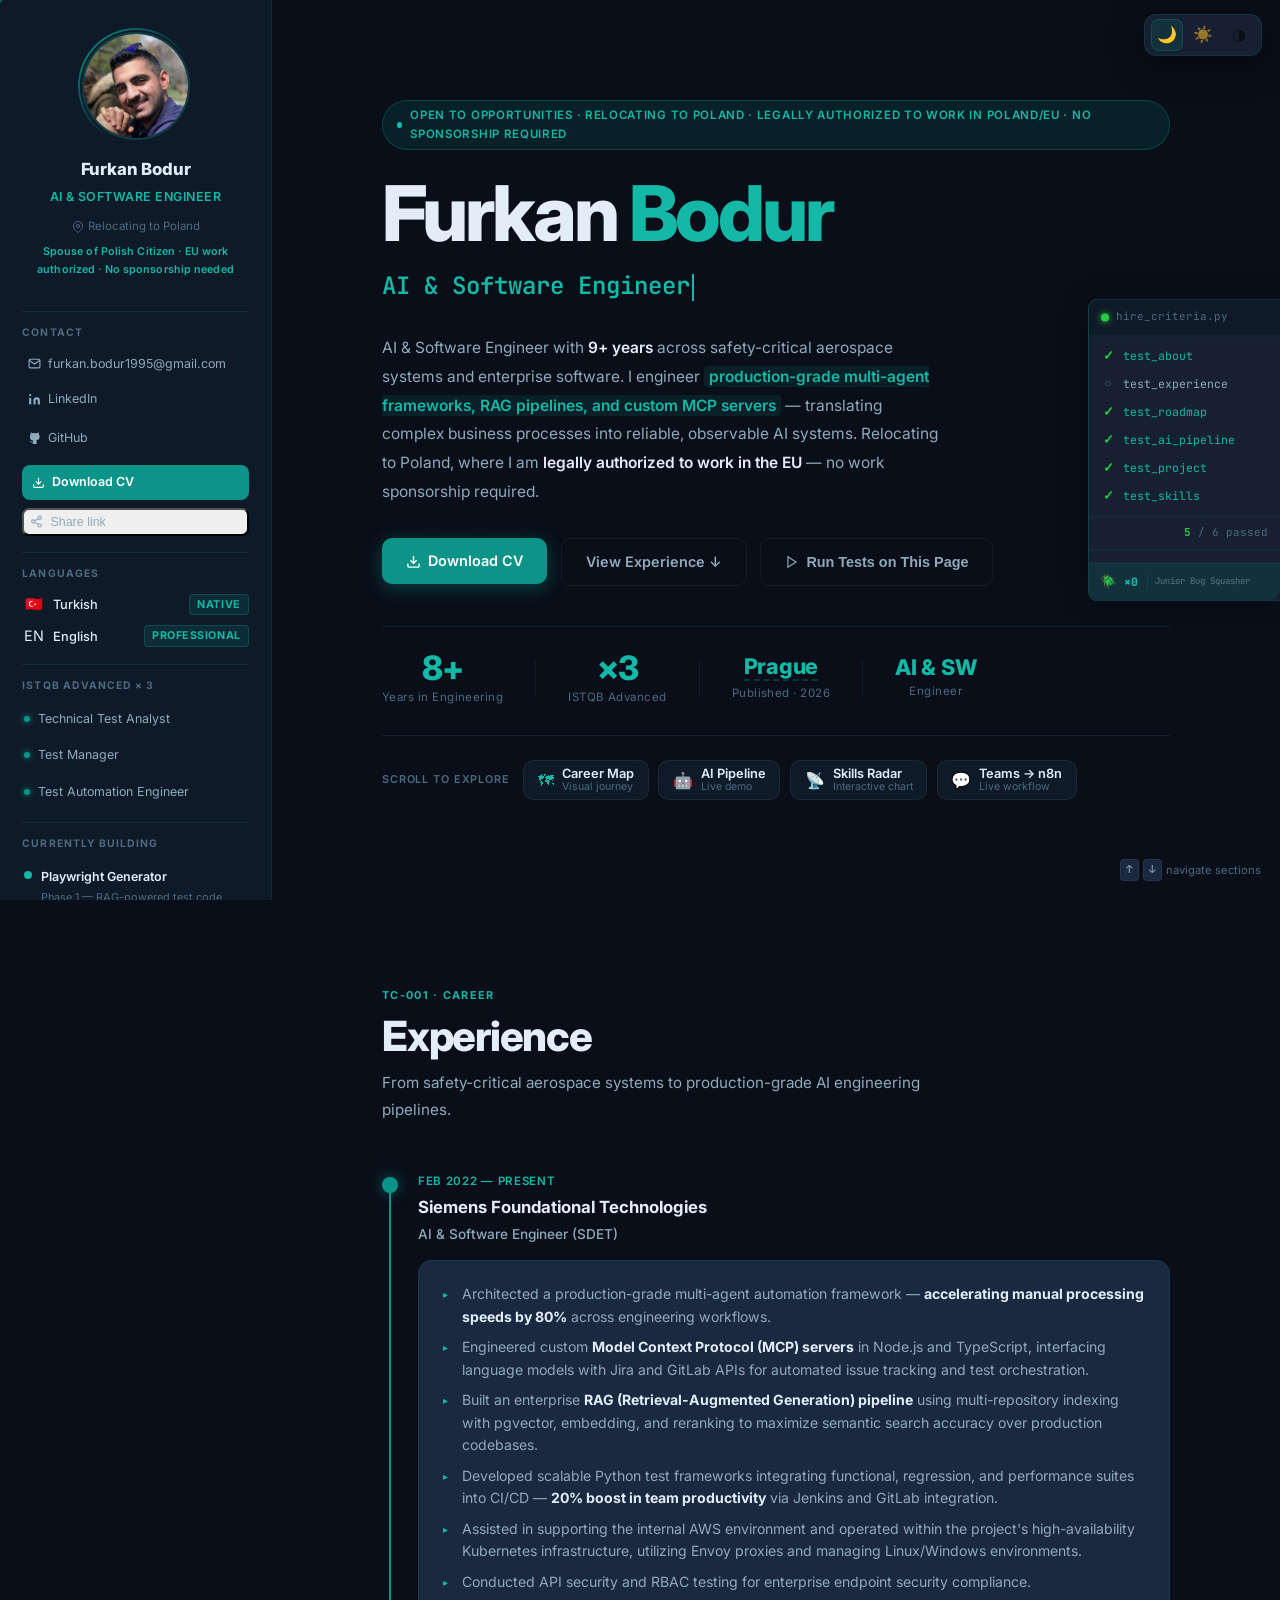
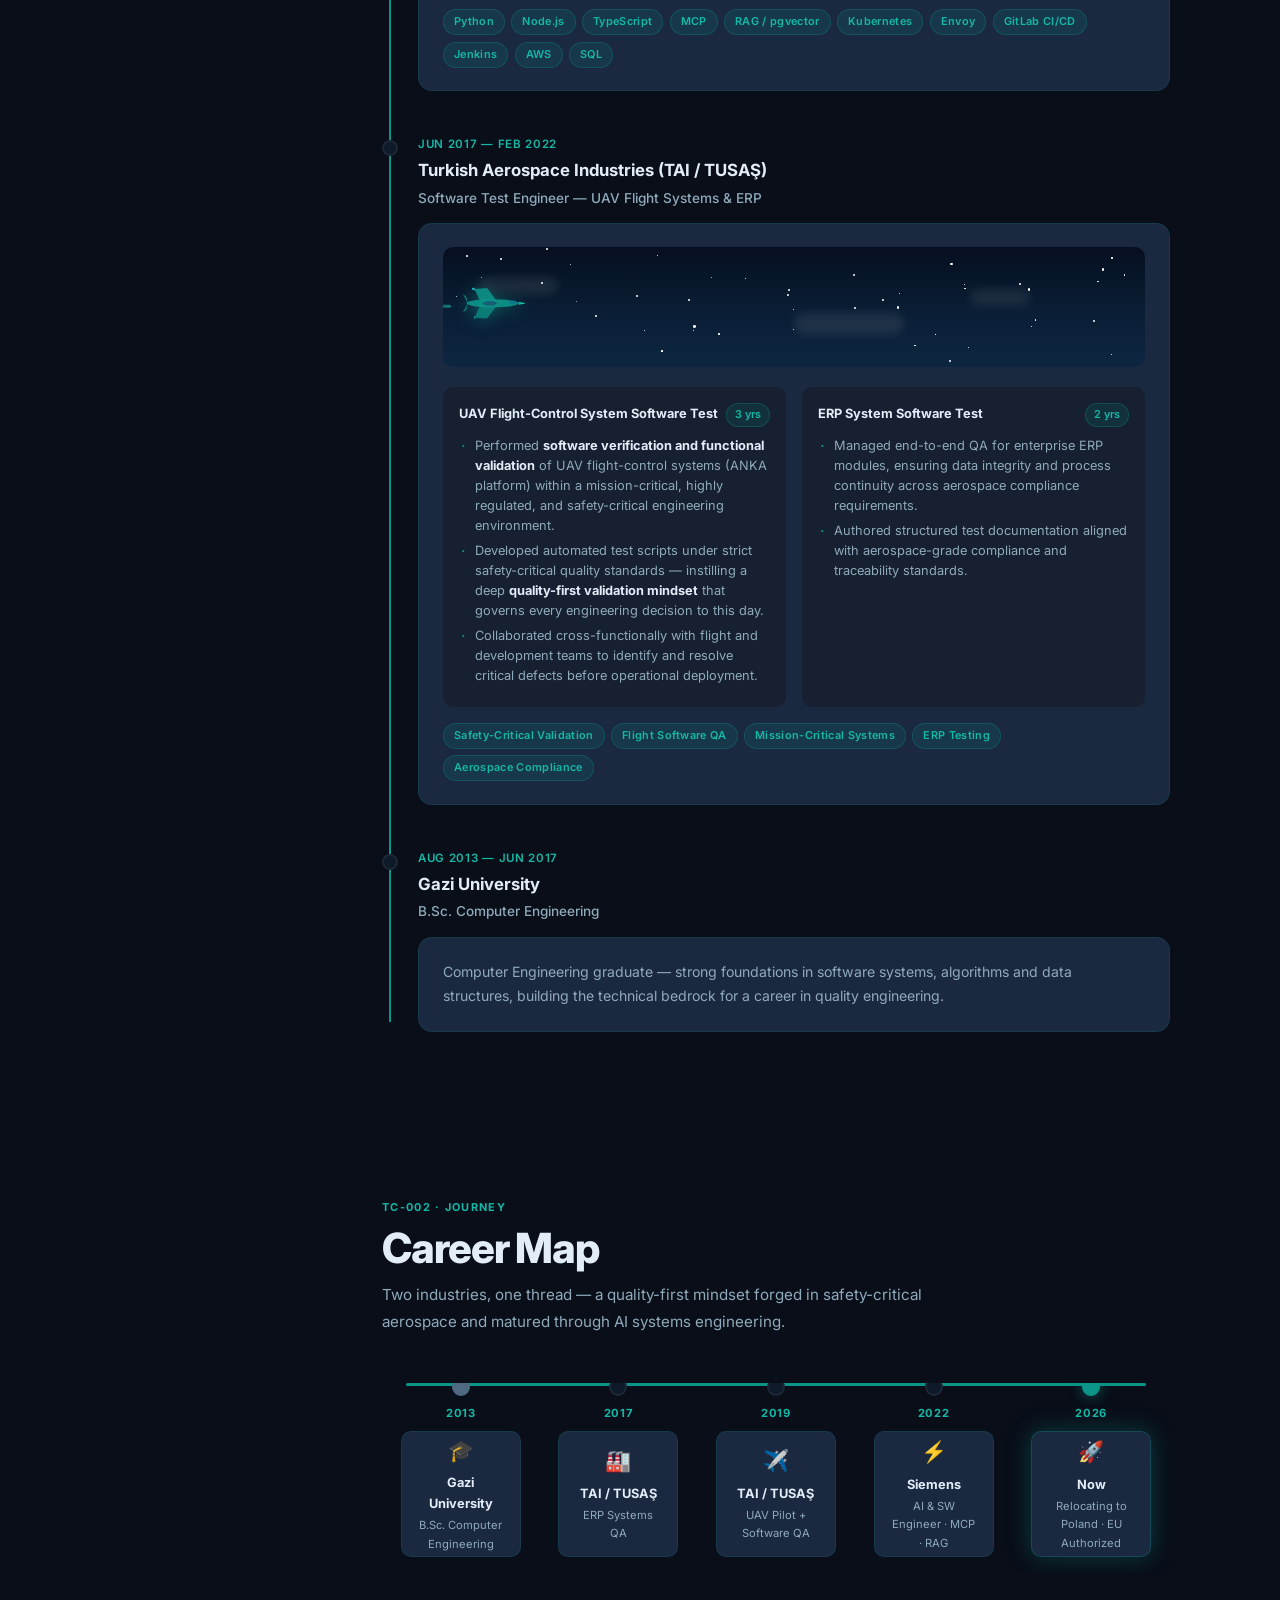
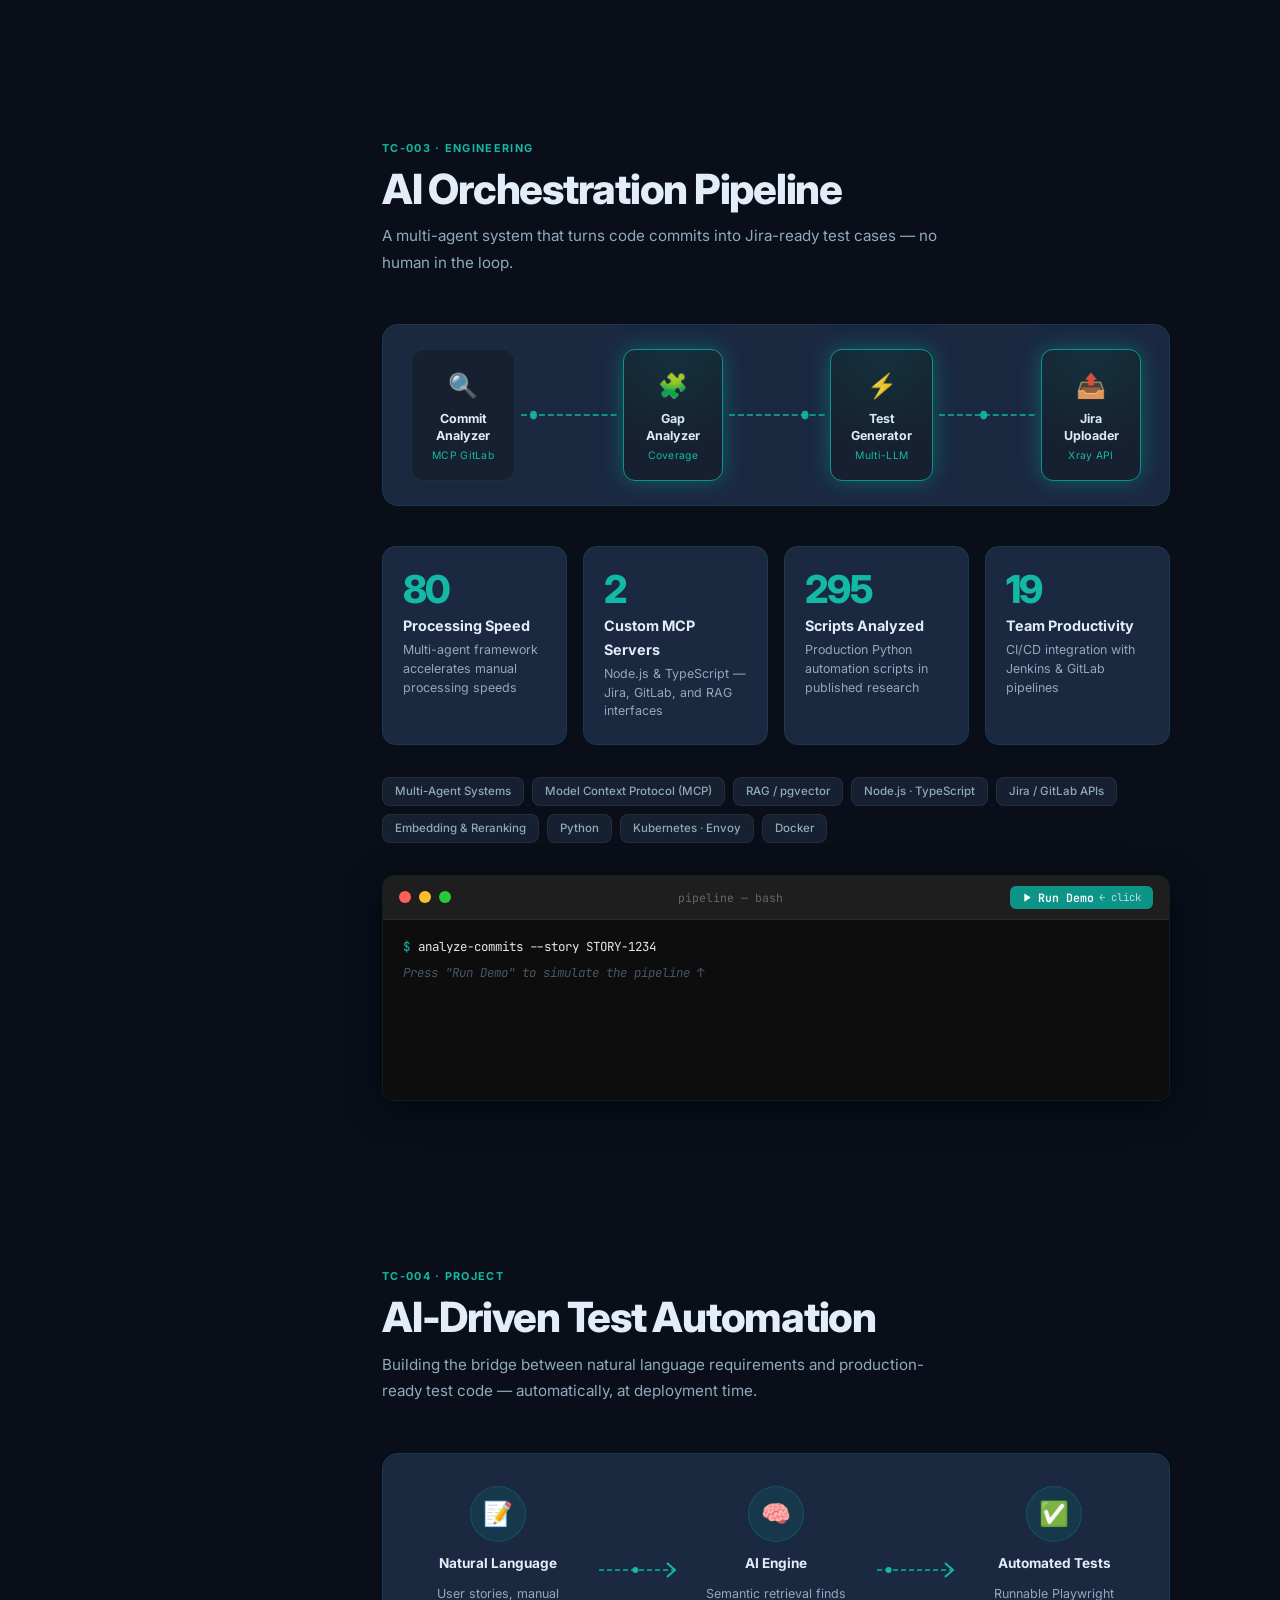
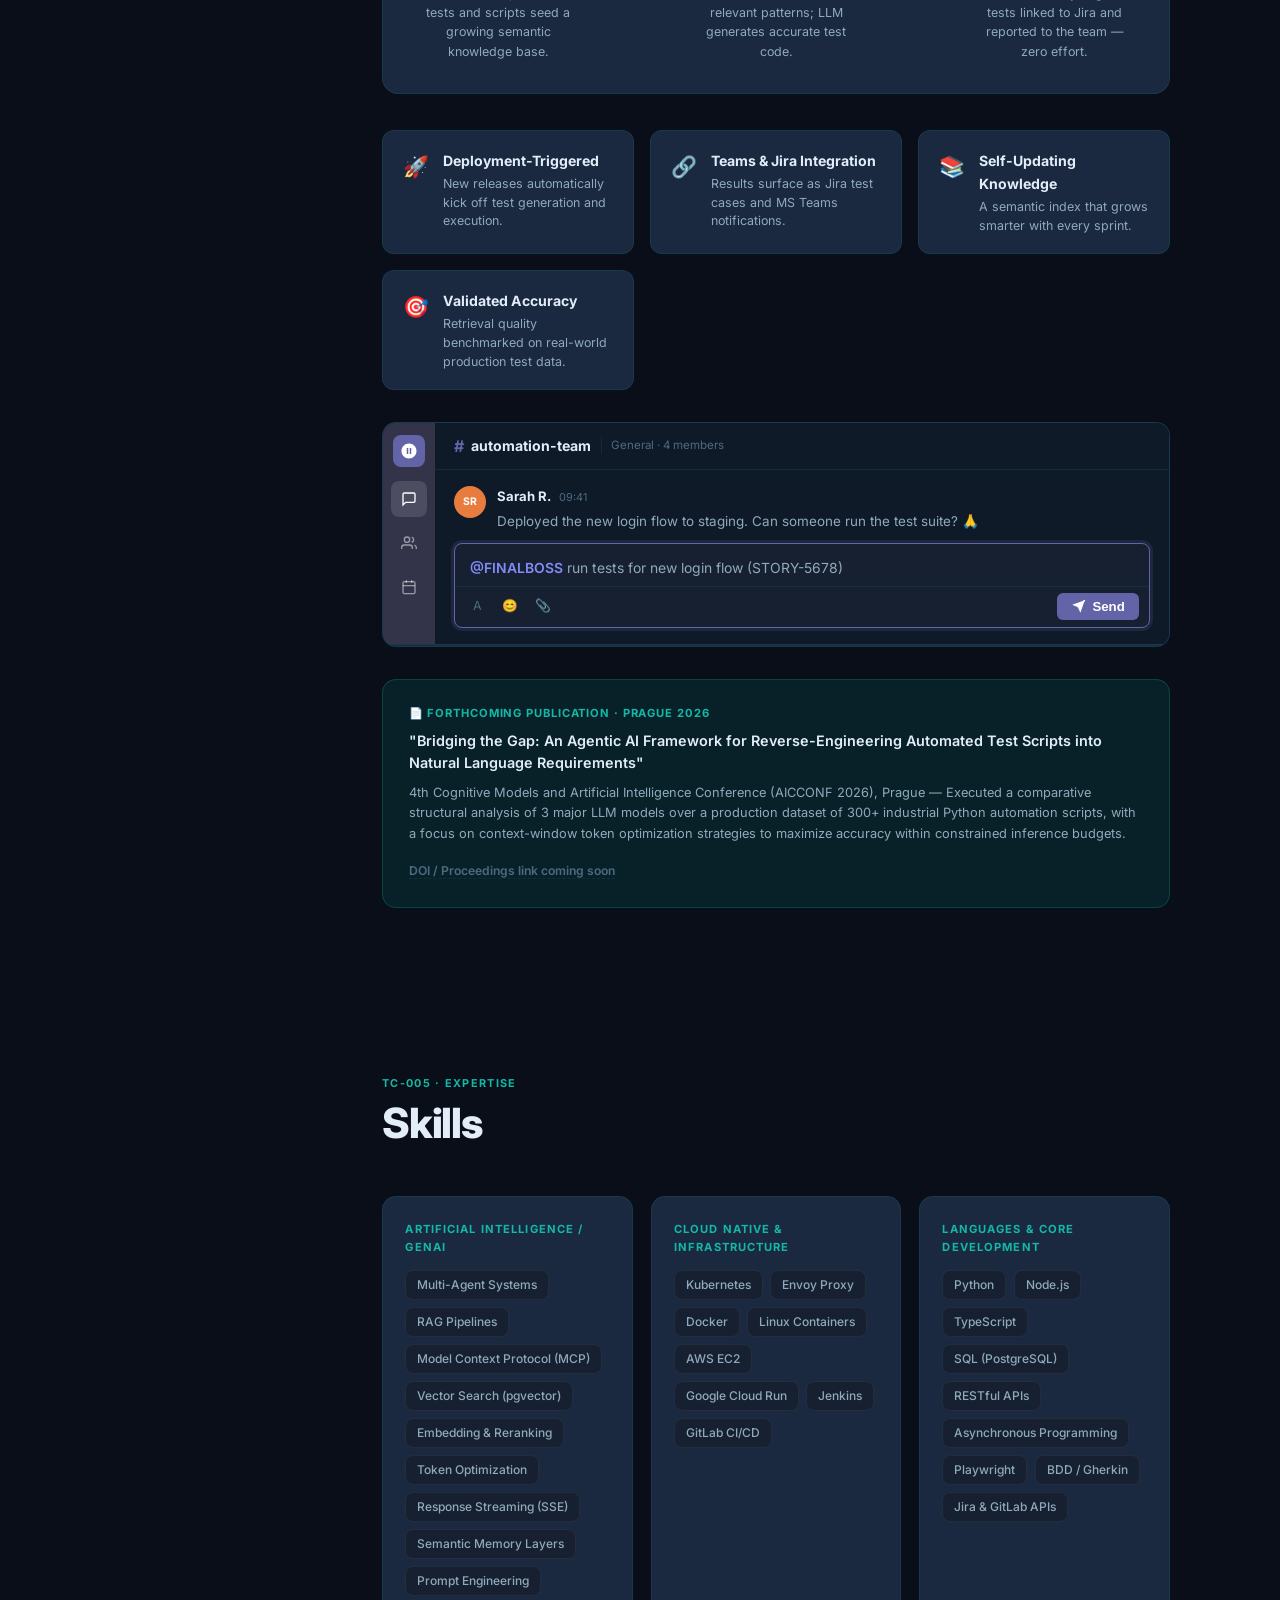
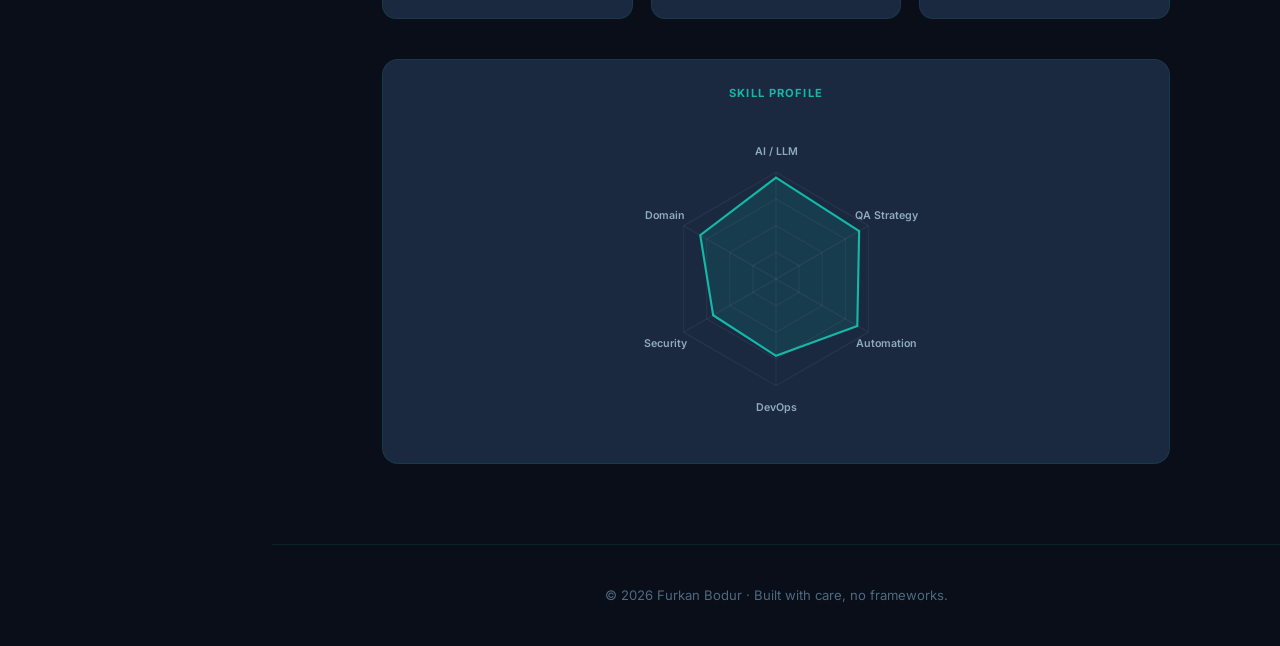
==== commit 7f9955c7: "text tuning" ====
--- a/index.html
+++ b/index.html
@@ -4,15 +4,15 @@
   <meta charset="UTF-8" />
   <meta name="viewport" content="width=device-width, initial-scale=1.0" />
   <title>Furkan Bodur — AI &amp; Software Engineer</title>
-  <meta name="description" content="Senior AI &amp; Software Engineer with 8+ years in aerospace and enterprise software. Multi-agent systems, RAG pipelines, MCP servers, pgvector. Relocating to Poland — EU work authorized, no sponsorship required." />
+  <meta name="description" content="AI &amp; Software Engineer with 9+ years in aerospace and enterprise software. Multi-agent systems, RAG pipelines, MCP servers, pgvector. Relocating to Poland — EU work authorized, no sponsorship required." />
   <meta property="og:type" content="website" />
   <meta property="og:title" content="Furkan Bodur — AI &amp; Software Engineer" />
-  <meta property="og:description" content="8+ years · Multi-Agent Systems · RAG Pipelines · MCP Protocol · Relocating to Poland · EU work authorized, no sponsorship needed." />
+  <meta property="og:description" content="9+ years · Multi-Agent Systems · RAG Pipelines · MCP Protocol · Relocating to Poland · EU work authorized, no sponsorship needed." />
   <meta property="og:url" content="https://furkanbodur1995.github.io" />
   <meta property="og:image" content="https://furkanbodur1995.github.io/welcome.jpg" />
   <meta name="twitter:card" content="summary_large_image" />
   <meta name="twitter:title" content="Furkan Bodur — AI &amp; Software Engineer" />
-  <meta name="twitter:description" content="8+ years · Multi-Agent Systems · RAG Pipelines · MCP Protocol · Relocating to Poland · EU work authorized." />
+  <meta name="twitter:description" content="9+ years · Multi-Agent Systems · RAG Pipelines · MCP Protocol · Relocating to Poland · EU work authorized." />
   <meta name="twitter:image" content="https://furkanbodur1995.github.io/welcome.jpg" />
   <link rel="icon" href="data:image/svg+xml,<svg xmlns='http://www.w3.org/2000/svg' viewBox='0 0 100 100'><defs><linearGradient id='g' x1='0' y1='0' x2='1' y2='1'><stop offset='0' stop-color='%2314b8a6'/><stop offset='1' stop-color='%230d9488'/></linearGradient></defs><rect width='100' height='100' rx='22' fill='url(%23g)'/><text x='50' y='67' font-size='46' font-family='system-ui,sans-serif' font-weight='900' fill='white' text-anchor='middle' letter-spacing='-2'>FB</text></svg>" />
   <link rel="preconnect" href="https://fonts.googleapis.com" />
@@ -158,7 +158,7 @@
       <div class="hero-inner">
         <div class="hero-tag" data-reveal>
           <span class="tag-pulse"></span>
-          Open to opportunities · Relocating to Poland · Legally authorized to work in Poland/EU (Spouse of a Polish Citizen) · No sponsorship required
+          Open to opportunities · Relocating to Poland · Legally authorized to work in Poland/EU · No sponsorship required
         </div>
         <h1 class="hero-name" data-reveal data-delay="120">
           Furkan <span class="teal-text">Bodur</span>
@@ -167,7 +167,7 @@
           <span id="typeText"></span><span class="cursor"></span>
         </div>
         <div class="hero-desc" data-reveal data-delay="360">
-          <p>Senior AI &amp; Software Engineer with <em class="hd-em">8+ years</em> across safety-critical aerospace systems and enterprise software. I engineer <em class="hd-hi">production-grade multi-agent frameworks, RAG pipelines, and custom MCP servers</em> — translating complex business processes into reliable, observable AI systems. Relocating to Poland, where I am <em class="hd-em">legally authorized to work in the EU as the spouse of a Polish citizen</em> — no work sponsorship required.</p>
+          <p>AI &amp; Software Engineer with <em class="hd-em">9+ years</em> across safety-critical aerospace systems and enterprise software. I engineer <em class="hd-hi">production-grade multi-agent frameworks, RAG pipelines, and custom MCP servers</em> — translating complex business processes into reliable, observable AI systems. Relocating to Poland, where I am <em class="hd-em">legally authorized to work in the EU</em> — no work sponsorship required.</p>
         </div>
         <div class="hero-btns" data-reveal data-delay="480">
           <div class="cv-preview-wrap">
@@ -507,7 +507,7 @@
           <div class="imp-sub">Multi-agent framework accelerates manual processing speeds</div>
         </div>
         <div class="imp-card" data-reveal data-delay="100">
-          <div class="imp-num" data-count="3" data-suffix=" MCP">0</div>
+          <div class="imp-num" data-count="2" data-suffix=" MCP">0</div>
           <div class="imp-title">Custom MCP Servers</div>
           <div class="imp-sub">Node.js &amp; TypeScript — Jira, GitLab, and RAG interfaces</div>
         </div>
@@ -734,7 +734,7 @@
 
       <!-- PUBLICATION -->
       <div class="pub-card" data-reveal>
-        <div class="pub-badge">📄 Accepted Publication · Prague 2026</div>
+        <div class="pub-badge">📄 Forthcoming Publication · Prague 2026</div>
         <div class="pub-title">"Bridging the Gap: An Agentic AI Framework for Reverse-Engineering Automated Test Scripts into Natural Language Requirements"</div>
         <div class="pub-venue">4th Cognitive Models and Artificial Intelligence Conference (AICCONF 2026), Prague — Executed a comparative structural analysis of 3 major LLM models over a production dataset of 300+ industrial Python automation scripts, with a focus on context-window token optimization strategies to maximize accuracy within constrained inference budgets.</div>
         <div class="pub-link-row">
